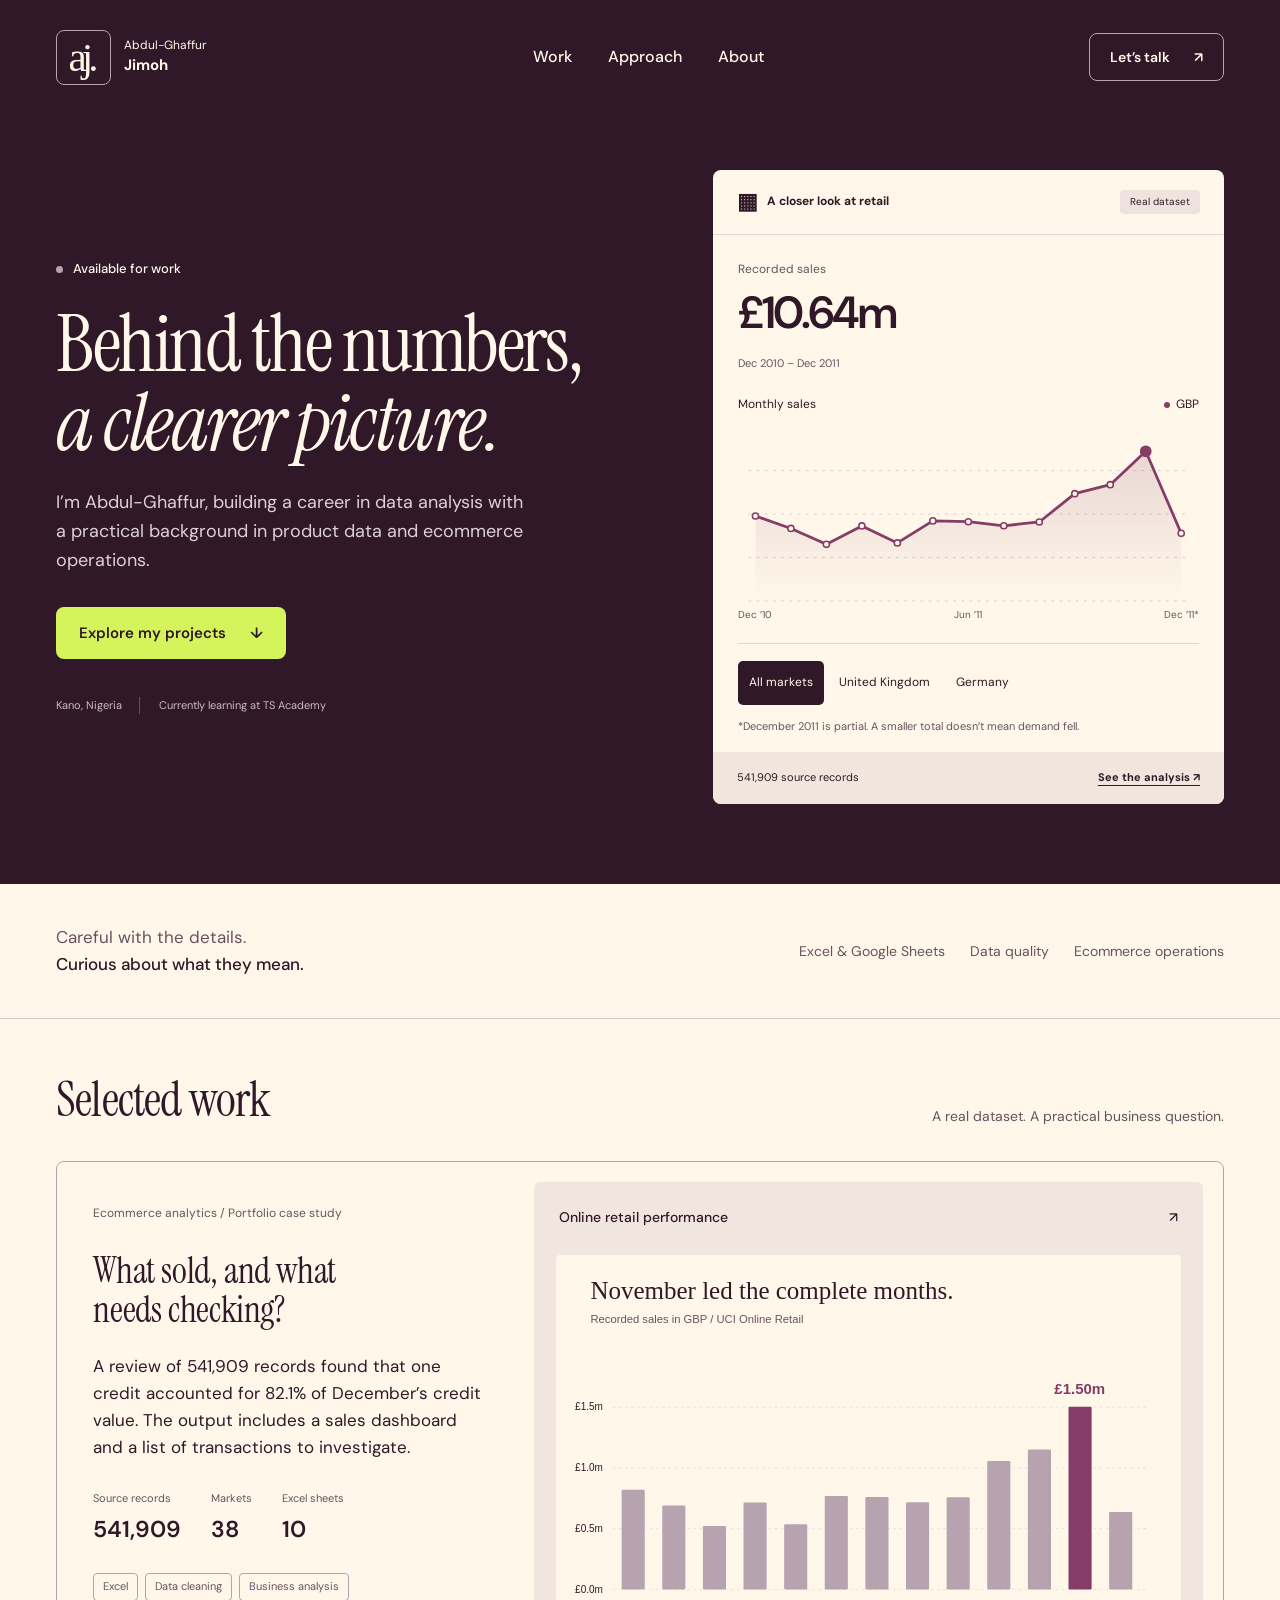
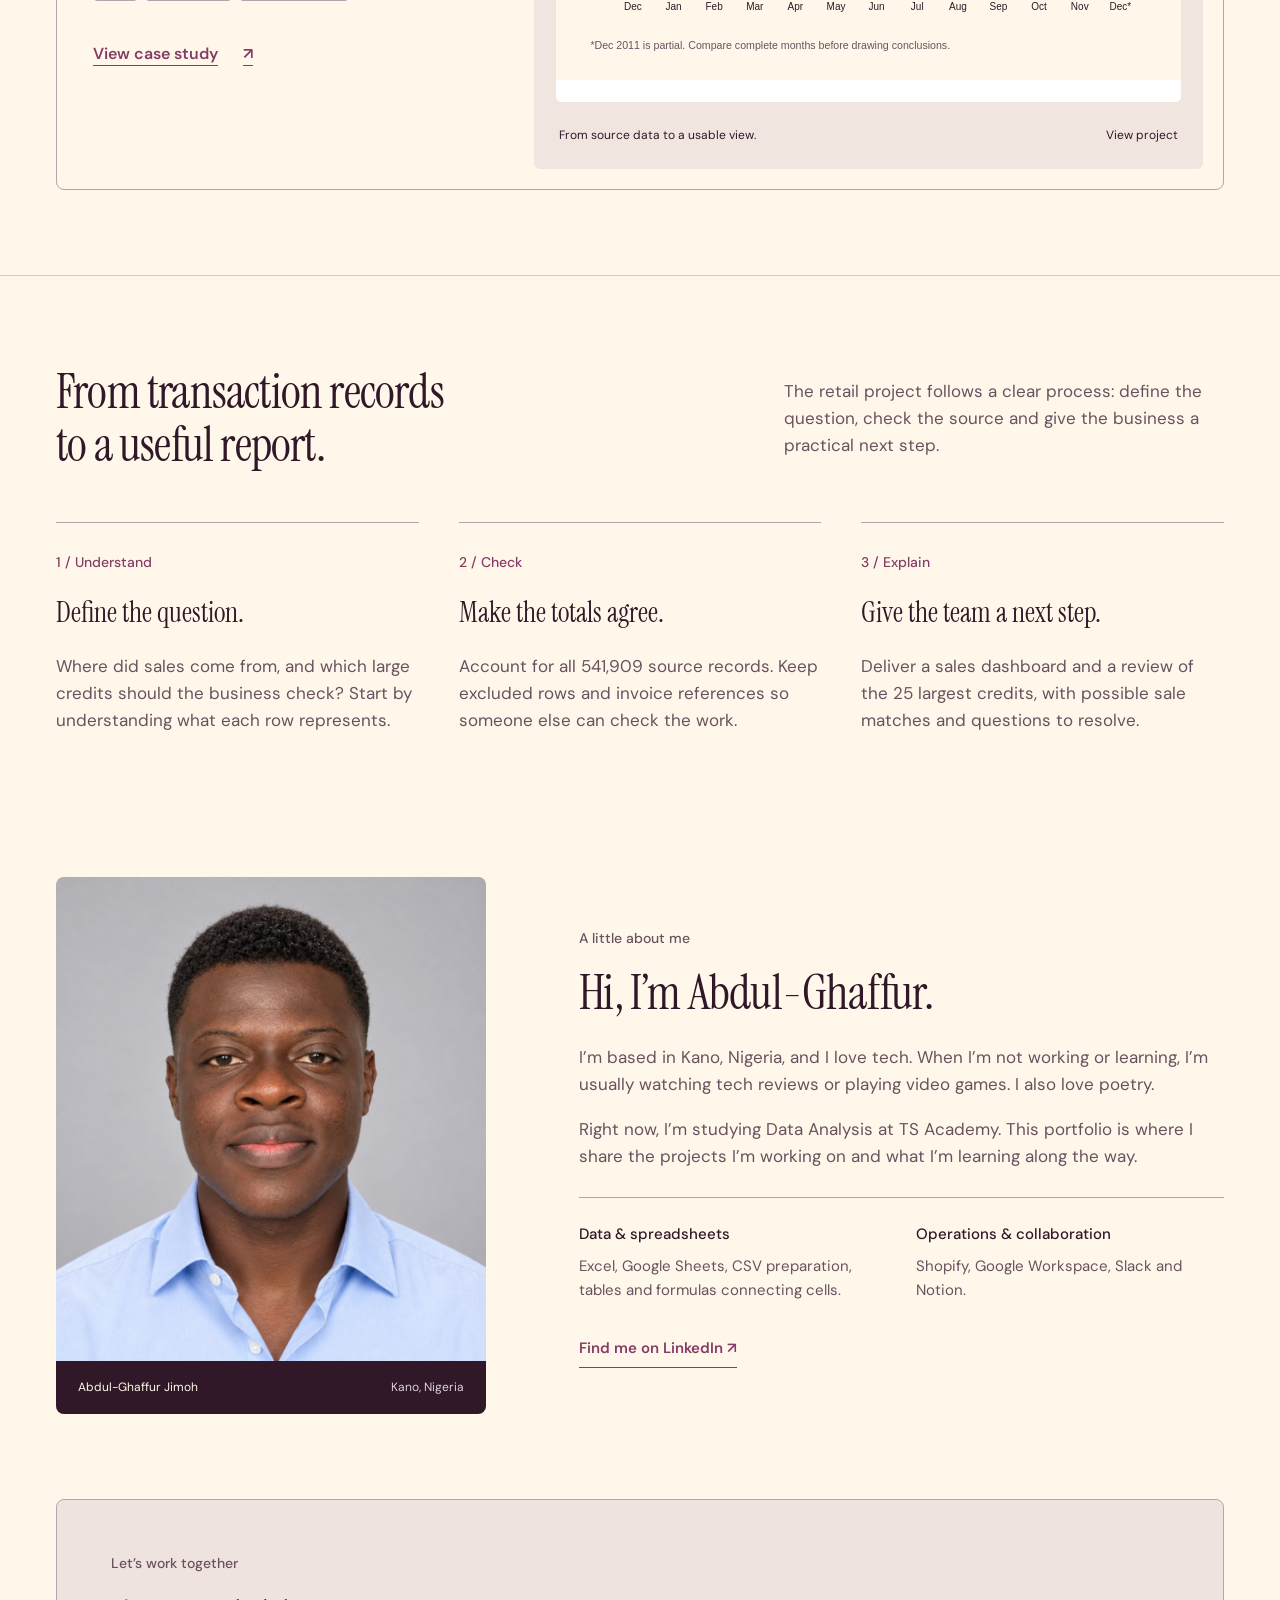
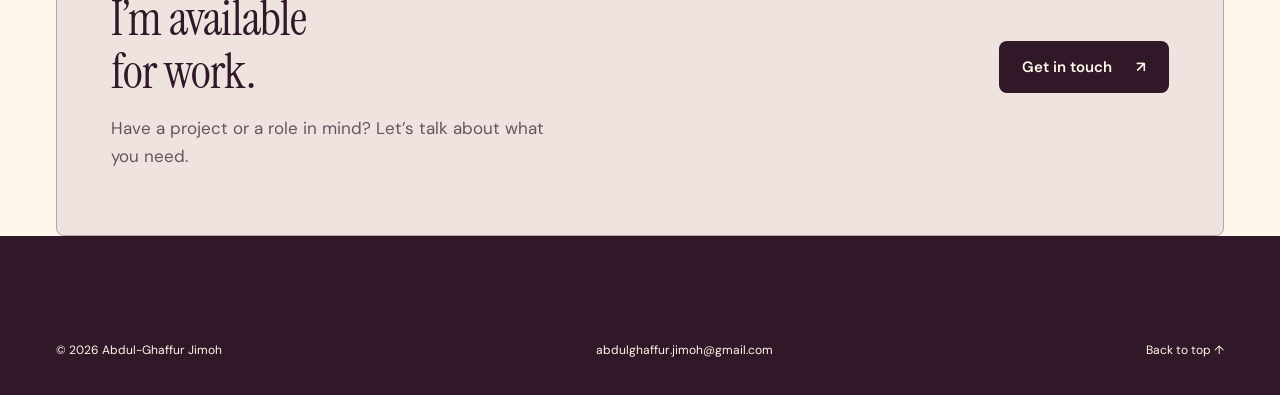
==== index.html @ 77848113 "Publish data analysis portfolio" ====
<!doctype html>
<html lang="en"><head><meta charset="utf-8"><meta name="viewport" content="width=device-width,initial-scale=1"><meta name="theme-color" content="#301828"><title>Abdul-Ghaffur Jimoh | Data & ecommerce operations</title><meta name="description" content="A portfolio of practical data analysis and ecommerce operations by Abdul-Ghaffur Jimoh. Explore a 541,909-record retail case study and download the Excel workbook."><link rel="icon" href="portfolio-mark.svg?v=3" type="image/svg+xml"><link rel="preconnect" href="https://fonts.googleapis.com"><link rel="preconnect" href="https://fonts.gstatic.com" crossorigin><link href="https://fonts.googleapis.com/css2?family=Instrument+Serif:ital@0;1&family=DM+Sans:wght@400;500;600&display=swap" rel="stylesheet"><link rel="stylesheet" href="style.css"><link rel="stylesheet" href="editorial.css?v=responsive-3"><script src="app.js" defer></script></head>
<body class="home-page"><a class="skip" href="#main">Skip to content</a><header class="site-header wrap"><a class="brand" href="index.html" aria-label="Abdul-Ghaffur Jimoh home"><span class="mark">aj<span>.</span></span><span>Abdul-Ghaffur<br><b>Jimoh</b></span></a><nav aria-label="Main navigation"><a href="#work">Work</a><a href="#approach">Approach</a><a href="#about">About</a></nav><a class="nav-contact" href="mailto:abdulghaffur.jimoh@gmail.com">Let’s talk <span aria-hidden="true">↗</span></a></header>
<main id="main"><section class="hero wrap"><div class="hero-copy"><div class="availability"><span></span>Available for work</div><h1>Behind the numbers,<br><em>a clearer picture.</em></h1><p>I’m Abdul-Ghaffur, building a career in data analysis with a practical background in product data and ecommerce operations.</p><div class="hero-actions"><a class="button primary" href="#work">Explore my projects <span aria-hidden="true">↓</span></a><a class="text-link" href="#about">A little about me</a></div><div class="hero-foot"><span>Kano, Nigeria</span><span>Currently learning at TS Academy</span></div></div>
<div class="exhibit"><div class="exhibit-top"><span class="exhibit-title"><span class="tiny-grid" aria-hidden="true">▦</span> A closer look at retail</span><span class="live-label">Real dataset</span></div><div class="exhibit-content"><div class="exhibit-number"><span>Recorded sales</span><strong id="sales-value">£10.64m</strong><span class="exhibit-period">Dec 2010 – Dec 2011</span></div><div class="chart-heading"><span>Monthly sales</span><span class="legend-dot">GBP</span></div><div class="chart-container" id="retail-chart" role="img" aria-label="Monthly sales trend: November 2011 was the highest complete month"></div><div class="chart-months"><span>Dec ’10</span><span>Jun ’11</span><span>Dec ’11*</span></div><div class="market-control" role="group" aria-label="Choose market"><button class="active" type="button" data-market="All" aria-pressed="true">All markets</button><button type="button" data-market="United Kingdom" aria-pressed="false">United Kingdom</button><button type="button" data-market="Germany" aria-pressed="false">Germany</button></div><p class="chart-note">*December 2011 is partial. A smaller total doesn’t mean demand fell.</p></div><div class="exhibit-bottom"><span>541,909 source records</span><a href="retail-case-study.html">See the analysis <span aria-hidden="true">↗</span></a></div></div></section>
<div class="intro-band wrap"><p>Careful with the details.<br><b>Curious about what they mean.</b></p><div><span>Excel & Google Sheets</span><span>Data quality</span><span>Ecommerce operations</span></div></div>
<section id="work" class="work-section"><div class="wrap"><div class="section-heading"><h2>Selected work</h2><span>A real dataset. A practical business question.</span></div><article class="featured-project"><div class="project-copy"><span class="project-type">Ecommerce analytics / Portfolio case study</span><h3>What sold, and what<br>needs checking?</h3><p>A review of 541,909 records found that one credit accounted for 82.1% of December’s credit value. The output includes a sales dashboard and a list of transactions to investigate.</p><dl class="project-facts"><div><dt>Source records</dt><dd>541,909</dd></div><div><dt>Markets</dt><dd>38</dd></div><div><dt>Excel sheets</dt><dd>10</dd></div></dl><div class="project-tags"><span>Excel</span><span>Data cleaning</span><span>Business analysis</span></div><a class="case-link" href="retail-case-study.html">View case study <span aria-hidden="true">↗</span></a></div><a class="project-art" href="retail-case-study.html" aria-label="Explore the ecommerce analysis case study"><div class="project-art-top"><span>Online retail performance</span><span aria-hidden="true">↗</span></div><div class="project-preview"><img src="retail-chart.svg" width="1000" height="680" alt="Monthly sales chart highlighting November at £1.50 million, with comparison months in mauve" loading="lazy"></div><div class="project-art-caption"><span>From source data to a usable view.</span><span>View project</span></div></a></article></div></section>
<section id="approach" class="approach wrap"><div class="section-heading"><h2>From transaction records<br>to a useful report.</h2><p>The retail project follows a clear process: define the question, check the source and give the business a practical next step.</p></div><div class="approach-grid"><article><span class="step">1 / Understand</span><h3>Define the question.</h3><p>Where did sales come from, and which large credits should the business check? Start by understanding what each row represents.</p></article><article><span class="step">2 / Check</span><h3>Make the totals agree.</h3><p>Account for all 541,909 source records. Keep excluded rows and invoice references so someone else can check the work.</p></article><article><span class="step">3 / Explain</span><h3>Give the team a next step.</h3><p>Deliver a sales dashboard and a review of the 25 largest credits, with possible sale matches and questions to resolve.</p></article></div></section>
<section id="about" class="about-section wrap"><figure class="about-art portrait"><img src="abdul-ghaffur-jimoh.jpg" width="1254" height="1254" alt="Abdul-Ghaffur Jimoh wearing a light blue shirt" loading="lazy"><figcaption>Abdul-Ghaffur Jimoh<span>Kano, Nigeria</span></figcaption></figure><div class="about-copy"><span class="section-label">A little about me</span><h2>Hi, I’m Abdul-Ghaffur.</h2><p>I’m based in Kano, Nigeria, and I love tech. When I’m not working or learning, I’m usually watching tech reviews or playing video games. I also love poetry.</p><p>Right now, I’m studying Data Analysis at TS Academy. This portfolio is where I share the projects I’m working on and what I’m learning along the way.</p><div class="tool-list"><div><h3>Data & spreadsheets</h3><p>Excel, Google Sheets, CSV preparation, tables and formulas connecting cells.</p></div><div><h3>Operations & collaboration</h3><p>Shopify, Google Workspace, Slack and Notion.</p></div></div><a class="text-link" href="https://www.linkedin.com/in/lexceez/" target="_blank" rel="noopener noreferrer">Find me on LinkedIn <span aria-hidden="true">↗</span></a></div></section>
<section class="contact-section wrap" id="contact"><div><span class="section-label">Let’s work together</span><h2>I’m available<br>for work.</h2><p>Have a project or a role in mind? Let’s talk about what you need.</p></div><a class="button primary" href="mailto:abdulghaffur.jimoh@gmail.com">Get in touch <span aria-hidden="true">↗</span></a></section></main>
<footer class="site-footer wrap"><span>© <span data-year>2026</span> Abdul-Ghaffur Jimoh</span><a href="mailto:abdulghaffur.jimoh@gmail.com">abdulghaffur.jimoh@gmail.com</a><a href="#main">Back to top ↑</a></footer></body></html>
---- style.css ----
:root{--paper:#fcfcfb;--ink:#172d39;--blue:#3155d9;--mist:#eaf0fa;--sage:#e0ece5;--line:#dce2e5;--muted:#546670;--font:Manrope,Arial,sans-serif}*{box-sizing:border-box}html{scroll-behavior:smooth;scroll-padding-top:35px}body{margin:0;background:var(--paper);color:var(--ink);font:16px/1.65 var(--font);-webkit-font-smoothing:antialiased}a{color:inherit;text-decoration:none}button{font:inherit}button,a{-webkit-tap-highlight-color:transparent}a:focus-visible,button:focus-visible,summary:focus-visible{outline:3px solid var(--blue);outline-offset:5px}::selection{background:#cbd9ff}.wrap{max-width:1320px;width:calc(100% - 112px);margin-inline:auto}.skip{position:absolute;left:20px;top:-100px;background:var(--ink);color:white;padding:10px 20px;z-index:20}.skip:focus{top:15px}.site-header{height:120px;display:flex;align-items:center;justify-content:space-between;gap:30px}.brand{display:flex;align-items:center;gap:13px;font-size:12px;line-height:1.45}.brand b{font-size:14px}.mark{font-family:Georgia,serif;font-size:41px;letter-spacing:-5px;line-height:1;background:var(--ink);color:white;width:55px;height:55px;display:flex;align-items:center;justify-content:center;border-radius:16px;padding-right:5px}.mark span{color:#a9c1ff}.site-header nav{display:flex;gap:36px;font-size:14px;font-weight:600}.site-header nav a{padding:12px 0}.site-header nav a:hover,.text-link:hover{color:var(--blue)}.nav-contact{display:flex;align-items:center;gap:24px;border:1px solid var(--line);border-radius:30px;padding:11px 22px;font-size:13px;font-weight:700}.nav-contact:hover{background:var(--mist)}.hero{display:grid;grid-template-columns:1.1fr 1fr;gap:7%;align-items:center;min-height:650px;padding-block:50px 80px}.availability{display:flex;align-items:center;gap:10px;font-size:12px;font-weight:600;margin-bottom:25px}.availability>span{width:7px;height:7px;background:#417252;border-radius:50%;box-shadow:0 0 0 5px #e7efe9}.hero h1{font-family:'Instrument Serif',Georgia,serif;font-weight:400;font-size:clamp(56px,5.8vw,84px);line-height:1.03;letter-spacing:-2.4px;margin:0 0 25px}.hero-copy>p{max-width:440px;font-size:16px;line-height:1.8;color:var(--muted)}.hero-actions{display:flex;align-items:center;gap:28px;margin-top:30px}.button{min-height:49px;display:inline-flex;align-items:center;justify-content:center;gap:30px;padding:14px 23px;border-radius:7px;font-size:13px;font-weight:700;transition:background .2s,transform .2s;white-space:nowrap}.button:hover{transform:translateY(-2px)}.button.primary{background:var(--blue);color:#fff}.button.primary:hover{background:#2543af}.button.light{background:white;color:var(--ink)}.button.outline{border:1px solid var(--line);background:white}.text-link{font-size:13px;font-weight:700;border-bottom:1px solid currentColor;padding-block:7px;display:inline-block}.hero-foot{display:flex;gap:19px;margin-top:38px;font-size:10px;color:var(--muted)}.hero-foot span+span{border-left:1px solid var(--line);padding-left:19px}.exhibit{background:var(--mist);border-radius:18px;overflow:hidden;box-shadow:0 22px 75px #18324b0c;position:relative;transform:rotate(-1deg)}.exhibit-top{display:flex;justify-content:space-between;align-items:center;padding:22px 25px;border-bottom:1px solid #ccd8ed;font-size:11px;gap:12px}.exhibit-title{display:flex;align-items:center;gap:9px;font-weight:700}.tiny-grid{font-size:22px;line-height:1}.live-label{font-size:9px;background:#dbe6fb;border-radius:20px;padding:4px 10px}.exhibit-content{padding:27px 28px 20px}.exhibit-number>span:first-child{font-size:11px;color:var(--muted);display:block}.exhibit-number strong{font-size:43px;font-weight:600;letter-spacing:-2px;display:block;line-height:1.5}.exhibit-period{font-size:9px;color:var(--muted)}.chart-heading{display:flex;justify-content:space-between;font-size:10px;margin:28px 0 12px}.legend-dot:before{content:'';width:6px;height:6px;background:var(--blue);border-radius:50%;display:inline-block;margin-right:6px}.chart-container{height:170px;position:relative}.chart-container svg{width:100%;height:100%;overflow:visible}.chart-months{display:flex;justify-content:space-between;font-size:8px;color:var(--muted);margin-top:6px}.market-control{display:flex;gap:4px;border-top:1px solid #ccd8ed;margin-top:23px;padding-top:17px}.market-control button{border:0;border-radius:5px;background:transparent;padding:10px 12px;font-size:10px;color:var(--muted);cursor:pointer;min-height:40px}.market-control button.active{color:var(--ink);background:white;box-shadow:0 2px 5px #18324b09}.chart-note{font-size:9px;color:var(--muted);margin-top:13px;margin-bottom:0}.exhibit-bottom{display:flex;justify-content:space-between;gap:10px;align-items:center;padding:17px 25px;background:#e1e9f7;font-size:9px}.exhibit-bottom a{font-weight:700}.intro-band{border-top:1px solid var(--line);padding:30px 0 50px;display:flex;justify-content:space-between;align-items:center;gap:25px}.intro-band p{margin:0;font-size:14px;color:var(--muted)}.intro-band b{font-weight:500;color:var(--ink)}.intro-band>div{display:flex;gap:32px;font-size:11px;color:var(--muted)}.work-section{background:#f1f4f6;padding:70px 0 80px}.section-heading{display:flex;align-items:flex-end;justify-content:space-between;gap:40px;margin-bottom:34px}.section-heading h2{font-weight:600;font-size:31px;letter-spacing:-1.2px;line-height:1.3;margin:0}.section-heading>span{font-size:11px;color:var(--muted)}.featured-project{background:var(--ink);color:white;border-radius:16px;display:grid;grid-template-columns:.9fr 1.25fr;overflow:hidden}.project-copy{padding:49px 43px}.project-type{font-size:10px;color:#bfced5}.project-copy h3{font-size:48px;line-height:1.15;font-weight:500;letter-spacing:-2px;margin:23px 0}.project-copy>p{color:#c3d0d7;font-size:13px;max-width:330px;line-height:1.85}.project-facts{display:flex;gap:30px;margin:28px 0 21px}.project-facts dt{font-size:9px;color:#bfced5}.project-facts dd{font-size:22px;margin:4px 0;font-weight:500}.project-tags{display:flex;gap:7px;flex-wrap:wrap;margin-bottom:30px}.project-tags span{font-size:9px;padding:4px 9px;border:1px solid #46606e;border-radius:20px}.project-art{background:#dbe6df;margin:27px 27px 27px 0;border-radius:10px;display:flex;flex-direction:column;justify-content:space-between;color:var(--ink);overflow:hidden;min-width:0}.project-art-top{display:flex;justify-content:space-between;padding:24px 25px;font-size:12px;font-weight:700}.project-preview{position:relative;margin:3px 22px 0;box-shadow:0 10px 30px #18332c15;transform:rotate(1.8deg);border-radius:5px;overflow:hidden;aspect-ratio:1.3;background:white}.project-preview img{width:100%;height:auto;display:block}.project-art-caption{display:flex;justify-content:space-between;padding:24px 25px;font-size:10px;gap:15px}.approach{padding:95px 0}.approach .section-heading{align-items:center;margin-bottom:45px}.section-heading>p{font-size:14px;color:var(--muted);max-width:370px;line-height:1.8}.approach-grid{display:grid;grid-template-columns:repeat(3,1fr);gap:45px}.approach-grid article{border-top:2px solid var(--line);padding-top:24px}.step{font-size:11px;color:var(--blue);font-weight:700}.approach-grid h3{font-size:20px;letter-spacing:-.6px;margin:16px 0 12px}.approach-grid p{font-size:13px;color:var(--muted);line-height:1.8}.about-section{display:grid;grid-template-columns:.8fr 1.2fr;gap:9%;align-items:center;padding:40px 0 100px}.about-art{background:var(--sage);border-radius:110px 15px 15px 15px;min-height:500px;display:flex;flex-direction:column;justify-content:space-between;position:relative;overflow:hidden}.about-monogram{font-family:'Instrument Serif',Georgia,serif;letter-spacing:-24px;font-size:245px;line-height:1;margin:auto;color:#58776b;transform:rotate(-10deg)}.about-monogram>span{color:#a4beb0}.about-art:before{content:'';width:330px;height:330px;border:1px solid #c1d3c8;border-radius:50%;position:absolute;left:18%;top:15%}.about-art-footer{display:flex;justify-content:space-between;gap:15px;font-size:10px;padding:25px}.section-label{font-size:11px;font-weight:700;color:var(--muted)}.about-copy h2{font-size:34px;letter-spacing:-1.2px;line-height:1.35;font-weight:600;margin:16px 0 24px}.about-copy>p{font-size:14px;color:var(--muted);line-height:1.9}.tool-list{margin:27px 0;display:grid;grid-template-columns:1fr 1fr;gap:28px;border-top:1px solid var(--line);padding-top:24px}.tool-list h3{font-size:12px;font-weight:700;margin:0 0 8px}.tool-list p{font-size:12px;line-height:1.8;color:var(--muted);margin:0}.contact-section{background:var(--mist);border-radius:16px;display:flex;align-items:center;justify-content:space-between;gap:40px;padding:48px 54px;margin-bottom:50px}.contact-section h2{font-size:40px;font-weight:500;letter-spacing:-1.5px;line-height:1.2;margin:16px 0}.contact-section p{font-size:13px;color:var(--muted);max-width:450px}.site-footer{display:flex;align-items:center;justify-content:space-between;gap:20px;font-size:10px;padding-bottom:35px;color:var(--muted)}.site-footer a:hover{color:var(--blue)}
/* Case study */
.case-hero{padding:52px 0 50px}.back-link{font-size:12px;color:var(--muted);display:inline-block;padding:10px 0}.case-hero h1{font-family:'Instrument Serif',Georgia,serif;font-size:clamp(54px,6.2vw,85px);line-height:1.05;font-weight:400;letter-spacing:-2px;max-width:900px;margin:23px 0}.case-deck{font-size:18px;color:var(--muted);max-width:700px;line-height:1.8}.case-meta{display:flex;gap:50px;flex-wrap:wrap;margin:35px 0}.case-meta dt{color:var(--muted);font-size:11px}.case-meta dd{margin:7px 0;font-size:13px;font-weight:700}.case-cover{background:var(--mist);padding:28px;border-radius:14px;max-height:600px;overflow:hidden}.case-cover img{width:100%;height:auto;display:block;border-radius:5px}.case-body{display:grid;grid-template-columns:210px minmax(0,800px);gap:70px;padding:65px 0 90px}.case-nav{align-self:start;position:sticky;top:35px;font-size:12px;display:flex;flex-direction:column;gap:5px}.case-nav>a{padding:10px 0;color:var(--muted)}.case-nav>a:hover{color:var(--blue)}.case-nav>strong{font-size:11px;margin-bottom:12px}.case-content section{margin-bottom:65px;scroll-margin-top:35px}.case-content h2{font-size:29px;line-height:1.3;letter-spacing:-.9px;font-weight:600;margin-bottom:22px}.case-content h3{font-size:18px;line-height:1.4;margin-top:27px}.case-content p,.case-content li{font-size:15px;line-height:1.9;color:var(--muted)}.case-content ul{padding-left:20px}.case-content li{margin-block:12px}.case-content a:not(.button){color:var(--blue);text-decoration:underline;text-underline-offset:3px}.case-callout{background:var(--mist);padding:22px 25px;border-left:3px solid var(--blue);border-radius:0 8px 8px 0;margin:26px 0}.case-callout p{margin:0}.stat-row{display:grid;grid-template-columns:repeat(3,1fr);gap:20px;margin:30px 0;padding:22px 0;border-block:1px solid var(--line)}.stat-row strong{display:block;font-size:27px;letter-spacing:-1px}.stat-row span{font-size:11px;color:var(--muted)}.article-image{margin:28px 0}.article-image img{display:block;width:100%;height:auto;border:1px solid var(--line);border-radius:8px}.article-image figcaption{font-size:11px;color:var(--muted);margin:9px 0}.finding{padding:20px 0;border-bottom:1px solid var(--line)}.finding strong{font-size:20px;color:var(--ink)}.finding p{margin:9px 0}.table-scroll{overflow-x:auto}.case-table{border-collapse:collapse;width:100%;font-size:12px;min-width:500px}.case-table th{text-align:left;background:var(--ink);color:white;padding:13px}.case-table td{padding:15px 13px;border-bottom:1px solid var(--line)}.case-table td:last-child{text-align:right;font-variant-numeric:tabular-nums}.case-table tbody tr:nth-child(2n){background:#f0f4f7}.case-content details{border-block:1px solid var(--line);padding:18px 0}.case-content summary{font-size:14px;cursor:pointer;font-weight:700;min-height:35px}.download-panel{background:var(--sage);padding:30px;border-radius:12px}.download-panel h2{margin-top:0}.download-panel .button{margin:10px 10px 0 0}.no-js-note{font-size:12px;color:var(--muted)}
@media(min-width:1500px){.hero{gap:10%;min-height:730px}.hero h1{font-size:90px}}
@media(max-width:1050px){.wrap{width:calc(100% - 64px)}.hero{gap:5%;min-height:600px}.hero h1{font-size:65px}.exhibit-content{padding:23px 20px 17px}.hero-actions{gap:20px}.hero-foot{font-size:9px;gap:12px}.hero-foot span+span{padding-left:12px}.intro-band>div{gap:17px;font-size:10px}.project-copy{padding:37px 30px}.project-copy h3{font-size:40px}.project-facts{gap:20px}.project-art{margin:22px 22px 22px 0}.about-art{min-height:440px}.about-monogram{font-size:205px}.about-copy h2{font-size:29px}.case-body{gap:35px;grid-template-columns:160px 1fr}.contact-section{padding:40px}}
@media(max-width:760px){.wrap{width:calc(100% - 40px)}.site-header{height:94px;gap:15px}.site-header nav{display:none}.nav-contact{padding:9px 17px;font-size:11px;gap:12px}.brand{font-size:10px;gap:10px}.brand b{font-size:12px}.mark{width:45px;height:45px;font-size:35px;border-radius:12px}.hero{grid-template-columns:1fr;gap:40px;padding:35px 0 50px}.hero h1{font-size:66px;letter-spacing:-1.7px}.hero-copy>p{font-size:15px;max-width:440px}.availability{font-size:11px}.hero-actions{gap:24px}.hero-foot{font-size:9px;margin-top:27px}.exhibit{max-width:520px;width:100%;margin:auto;transform:none}.exhibit-content{padding:24px}.chart-container{height:165px}.exhibit-number strong{font-size:40px}.market-control button{font-size:11px;padding-inline:14px}.exhibit-bottom{font-size:10px}.chart-note{font-size:10px}.intro-band{align-items:flex-start;flex-direction:column;padding-block:24px 35px;gap:20px}.intro-band>div{flex-wrap:wrap;gap:12px 22px;font-size:10px}.intro-band p{font-size:13px}.work-section{padding:45px 0}.section-heading{align-items:flex-start;flex-direction:column;gap:12px;margin-bottom:25px}.section-heading h2{font-size:28px}.section-heading>span{font-size:10px}.featured-project{grid-template-columns:1fr}.project-copy{padding:31px 27px}.project-copy h3{font-size:42px;margin-block:20px}.project-copy>p{max-width:100%}.project-facts{gap:36px}.project-art{margin:0 15px 15px}.project-preview{max-height:360px}.project-art-caption{font-size:9px}.approach{padding:58px 0}.approach .section-heading{align-items:flex-start;margin-bottom:30px}.section-heading>p{margin:0;font-size:13px;max-width:100%}.approach-grid{grid-template-columns:1fr;gap:24px}.approach-grid article{padding-top:18px}.approach-grid h3{margin-block:10px;font-size:18px}.approach-grid p{margin-bottom:0}.about-section{grid-template-columns:1fr;gap:35px;padding:0 0 55px}.about-art{min-height:300px;border-top-left-radius:80px}.about-monogram{font-size:180px;letter-spacing:-17px;margin:35px auto 20px}.about-art:before{width:260px;height:260px;top:5%;left:20%}.about-art-footer{padding:20px;font-size:10px}.about-copy h2{font-size:30px}.about-copy>p{font-size:13px}.tool-list{gap:20px}.contact-section{padding:30px;flex-direction:column;align-items:flex-start;gap:18px;margin-bottom:30px}.contact-section h2{font-size:34px}.site-footer{flex-direction:column;align-items:flex-start;gap:9px;font-size:10px}.case-hero{padding-top:18px}.case-hero h1{font-size:54px;letter-spacing:-1.3px}.case-deck{font-size:16px}.case-meta{gap:22px}.case-meta div{min-width:42%}.case-cover{padding:12px;max-height:370px}.case-body{display:block;padding:35px 0}.case-nav{position:static;flex-direction:row;flex-wrap:wrap;gap:3px 18px;border-bottom:1px solid var(--line);padding-bottom:20px;margin-bottom:35px}.case-nav>strong{display:none}.case-nav>a{font-size:11px;padding:6px 0}.case-content section{margin-bottom:45px}.case-content h2{font-size:26px}.case-content p,.case-content li{font-size:14px}.stat-row{gap:12px}.stat-row strong{font-size:24px}.stat-row span{font-size:10px}.download-panel{padding:24px}.case-callout{padding:20px}.button{gap:22px;font-size:12px;min-height:48px}}
@media(prefers-reduced-motion:reduce){html{scroll-behavior:auto}*,*:before,*:after{animation:none!important;transition:none!important}.button:hover{transform:none}}
---- editorial.css ----
/* User-directed editorial system */
:root{--paper:#FFF8EA;--ink:#301828;--blue:#853D68;--mist:#f2e9df;--sage:#eee2df;--line:#B7A3B0;--muted:#695260;--font:'DM Sans',Arial,sans-serif;--cherry:#301828;--oat:#FFF8EA;--chartreuse:#D5F45B;--mulberry:#853D68;--mauve:#B7A3B0}
body{font-size:18px;line-height:1.6}.site-header{height:114px}.site-header nav{font-size:16px;font-weight:500}.brand{font-size:12px}.brand b{font-size:15px}.mark{background:transparent;color:var(--ink);border:1px solid var(--mauve);border-radius:8px}.mark span{color:inherit}.nav-contact{font-size:14px;font-weight:600;border-radius:8px;padding:12px 20px}.home-page{background:var(--cherry)}.home-page main{background:var(--oat)}.home-page .site-header,.home-page .hero{background:var(--cherry);color:var(--oat)}.home-page .site-header .mark{color:var(--oat)}.home-page .site-header nav a:hover,.home-page .nav-contact:hover{color:var(--oat);background:#452238}.home-page .hero{width:100%;max-width:none;padding:56px max(56px,calc((100vw - 1320px)/2)) 80px;grid-template-columns:1.15fr 1fr;gap:6%;min-height:650px}.hero h1{font-size:clamp(80px,6.1vw,96px);line-height:.99;letter-spacing:-2.5px;font-family:'Instrument Serif',Georgia,serif;max-width:680px}.hero h1 em{font-weight:400}.hero-copy>p{font-size:18px;line-height:1.6;max-width:470px;color:#ded0d8}.hero .availability{font-size:13px;font-weight:500}.availability>span{background:var(--mauve);box-shadow:none}.hero .button.primary{background:var(--chartreuse);color:var(--cherry)}.hero .button.primary:hover{background:#e0fb82}.button{font-family:var(--font);font-size:15px;font-weight:600;border-radius:8px;gap:24px;transform:none!important}.button span{transition:transform .2s}.button:hover span{transform:translateX(4px)}.hero .text-link{display:none}.hero-foot{font-size:11px;color:#cbbac4;gap:17px}.hero-foot span+span{border-color:#69495d}.hero-actions{margin-top:32px}.exhibit{transform:none!important;background:var(--oat);color:var(--ink);box-shadow:none;border-radius:8px;align-self:center}.exhibit-top{padding:20px 24px;border-color:#e1d3d7;font-size:12px}.live-label{background:#eee3df;font-size:10px;border-radius:4px}.exhibit-number strong{font-size:45px;font-weight:600;color:var(--ink)}.exhibit-content{padding:25px 25px 18px}.exhibit-number>span:first-child{font-size:12px}.exhibit-period{font-size:11px}.chart-heading{font-size:12px;margin-top:20px}.chart-container{height:174px}.chart-months{font-size:10px}.market-control{border-color:#e1d3d7;margin-top:20px}.market-control button{font-size:12px;min-height:44px;color:var(--ink);padding:10px 11px}.market-control button.active{background:var(--cherry);color:var(--oat);box-shadow:none;border-radius:5px}.chart-note{font-size:11px;line-height:1.5}.exhibit-bottom{background:#f0e6de;font-size:11px;padding:17px 24px}.exhibit-bottom a{text-decoration:underline;text-underline-offset:4px}.intro-band{border-top:0;padding-block:40px;gap:40px}.intro-band p{font-size:17px}.intro-band>div{font-size:14px;gap:25px}.section-heading h2,.about-copy h2,.contact-section h2{font-family:'Instrument Serif',Georgia,serif;font-size:48px;font-weight:400;line-height:1.1;letter-spacing:-.8px}.section-heading>span{font-size:14px}.work-section{background:var(--oat);padding:55px 0 85px;border-block:1px solid #d8c9ce}.featured-project{background:var(--oat);color:var(--ink);border:1px solid var(--mauve);border-radius:8px;grid-template-columns:.9fr 1.3fr}.project-copy{padding:35px 36px}.project-type{font-size:12px;color:var(--muted)}.project-copy h3{font-family:'Instrument Serif',Georgia,serif;font-size:36px;font-weight:400;line-height:1.1;letter-spacing:-.2px;margin-top:25px}.project-copy>p{font-size:17px;line-height:1.6;color:var(--ink);max-width:390px}.project-facts dt{font-size:11px;color:var(--muted)}.project-facts dd{font-size:23px;font-weight:600}.project-tags span{font-size:11px;border-color:var(--mauve);border-radius:4px;color:var(--muted)}.case-link{font-size:16px;font-weight:600;color:var(--mulberry);display:inline-flex;gap:25px;text-decoration:underline;text-underline-offset:6px;padding:10px 0}.project-art{background:#f0e5df;color:var(--ink);border-radius:6px;margin:20px 20px 20px 0}.project-art-top{font-size:14px;font-weight:500}.project-art-caption{font-size:12px}.project-preview{box-shadow:none;transform:none;aspect-ratio:1.4}.approach{padding-block:85px}.section-heading>p{font-size:17px;line-height:1.6;max-width:440px}.approach-grid{gap:40px}.approach-grid article{border-top:1px solid var(--mauve)}.step{font-size:14px;font-weight:500;color:var(--mulberry)}.approach-grid h3{font-family:'Instrument Serif',Georgia,serif;font-size:28px;letter-spacing:0;font-weight:400}.approach-grid p{font-size:17px;line-height:1.6}.about-section{padding-bottom:85px;gap:8%;grid-template-columns:.8fr 1.2fr}.about-art{background:#e8d9df;border-radius:8px}.about-monogram{color:var(--mulberry)}.about-monogram>span{color:var(--mauve)}.about-art:before{border-color:#c7afbd}.about-art-footer{font-size:12px}.about-copy>p{font-size:17px;line-height:1.6;max-width:65ch}.section-label{font-size:14px;font-weight:500}.tool-list h3{font-size:15px;font-weight:500}.tool-list p{font-size:15px;line-height:1.6}.text-link{font-size:15px;color:var(--mulberry);font-weight:600}.contact-section{background:#efe3df;border:1px solid var(--mauve);border-radius:8px;margin-bottom:70px}.contact-section h2{font-size:48px}.contact-section p{font-size:17px;line-height:1.6}.button.primary{background:var(--cherry);color:var(--oat)}.button.primary:hover{background:var(--mulberry)}.site-footer{background:var(--cherry);color:var(--oat);width:100%;max-width:none;padding:35px max(56px,calc((100vw - 1320px)/2));font-size:12px}.site-footer a:hover{color:var(--oat);text-decoration:underline}.case-page .site-header{background:var(--oat)}.case-hero{padding-top:35px}.case-hero h1{font-family:'Instrument Serif',Georgia,serif;font-size:84px;font-weight:400;max-width:970px}.case-deck{font-size:21px;max-width:780px;color:var(--ink);line-height:1.6}.case-meta dt{font-size:13px;font-weight:500}.case-meta dd{font-size:14px;font-weight:500}.case-cover{background:var(--oat);border:1px solid var(--mauve);border-radius:8px;max-height:none;padding:30px 35px}.evidence-heading{display:flex;justify-content:space-between;gap:20px;font-size:14px;font-weight:500}.evidence-heading span:last-child{font-size:12px;color:var(--muted)}.large-chart{height:310px;margin-top:25px}.large-chart svg{height:100%;width:100%;overflow:visible}.evidence-note{font-size:13px;line-height:1.5;margin:18px 0 0;color:var(--muted)}.case-nav{font-size:14px}.case-nav>strong{font-weight:500;font-size:13px}.case-nav>a{text-decoration:underline;text-underline-offset:5px}.case-content h2{font-family:'Instrument Serif',Georgia,serif;font-size:48px;font-weight:400;letter-spacing:-.6px;line-height:1.1}.case-content h3{font-family:'Instrument Serif',Georgia,serif;font-size:30px;font-weight:400;letter-spacing:0}.case-content p,.case-content li{font-size:18px;line-height:1.6;max-width:65ch}.case-content p strong{font-weight:600}.stat-row{padding:26px 0;border-color:var(--mauve)}.stat-row strong{font-size:32px;font-weight:600;font-variant-numeric:tabular-nums}.stat-row span{font-size:13px}.finding{padding:15px 0 25px}.finding strong{font-size:inherit}.case-callout{background:#f0e4e9;border-color:var(--mulberry);border-radius:0 8px 8px 0}.case-table{font-size:16px;font-variant-numeric:tabular-nums}.case-table caption{text-align:left;font-size:13px;margin:0 0 12px;color:var(--muted)}.case-table th{font-weight:500;background:var(--cherry)}.case-table th:last-child{text-align:right}.case-table tbody tr:nth-child(2n){background:#f1e7df}.case-table td{border-color:#d6c5cf}.case-content details{border-color:var(--mauve)}.case-content summary{font-size:17px;font-weight:500}.download-panel{background:#efe3df;border:1px solid var(--mauve);border-radius:8px}.source-credit{font-size:13px!important;line-height:1.6!important;margin-top:25px}.back-link{font-size:14px;text-decoration:underline;text-underline-offset:5px}.comparison-chart{padding:20px 0 5px}.comparison-row{display:grid;grid-template-columns:140px 1fr 60px;align-items:center;gap:15px;margin:18px 0;font-size:14px}.comparison-row>div{height:24px}.comparison-row>div>span{height:100%;display:block;border-radius:0 3px 3px 0}.comparison-row strong{font-size:15px;text-align:right;font-variant-numeric:tabular-nums}.highlight-bar{background:var(--mulberry)}.baseline-bar{background:var(--mauve)}.button.outline{background:var(--oat);border-color:var(--mauve)}a:focus-visible,button:focus-visible,summary:focus-visible{outline:3px solid var(--mulberry);outline-offset:5px}.home-page .site-header a:focus-visible,.hero a:focus-visible{outline-color:var(--oat)}
@media(max-width:1050px){.home-page .hero{padding-inline:32px;gap:4%;grid-template-columns:1.05fr 1fr}.hero h1{font-size:80px;letter-spacing:-2.5px}.hero-copy>p{font-size:17px}.project-copy{padding:30px 26px}.intro-band>div{gap:15px;font-size:12px}.case-body{gap:30px}.case-content h2{font-size:43px}}
@media(max-width:760px){.home-page .hero{padding:35px 20px 45px;grid-template-columns:1fr;gap:35px;min-height:0}.hero h1{font-size:54px;line-height:1.02;letter-spacing:-1px}.hero-copy>p{font-size:18px;max-width:65ch}.hero-foot{font-size:10px;flex-wrap:wrap}.hero-actions .button{font-size:14px}.site-header{height:95px}.nav-contact{font-size:13px;padding:10px 15px}.exhibit{max-width:none}.market-control button{font-size:12px;flex:1;padding-inline:6px}.exhibit-bottom{font-size:10px;padding:16px 20px}.exhibit-content{padding:23px 20px 16px}.intro-band{padding-block:30px;gap:20px}.intro-band p{font-size:17px}.intro-band>div{font-size:12px;gap:10px 20px}.section-heading h2,.about-copy h2,.contact-section h2{font-size:40px}.section-heading>span{font-size:13px}.work-section{padding:40px 0 50px}.featured-project{grid-template-columns:1fr}.project-copy{padding:28px 24px}.project-copy h3{font-size:34px}.project-copy>p{font-size:18px;max-width:100%}.project-facts{gap:28px}.project-art{margin:0 12px 12px}.project-art-top{font-size:13px;padding:20px}.project-preview{aspect-ratio:1.3;margin-inline:15px}.project-art-caption{font-size:11px;padding:20px}.approach{padding:55px 0}.section-heading>p{font-size:18px}.approach-grid p{font-size:18px}.approach-grid h3{font-size:29px}.about-section{padding-bottom:50px}.about-art{min-height:260px}.about-copy>p{font-size:18px}.tool-list{grid-template-columns:1fr;gap:20px}.tool-list p{font-size:16px}.contact-section{padding:28px;margin-bottom:40px}.contact-section p{font-size:18px}.site-footer{padding:28px 20px;font-size:12px}.case-hero{padding-top:15px}.case-hero h1{font-size:55px;letter-spacing:-1px}.case-deck{font-size:19px}.case-meta{gap:20px}.case-meta dd{font-size:13px}.case-cover{padding:23px 16px}.evidence-heading{flex-direction:column;gap:4px;font-size:13px}.evidence-heading span:last-child{font-size:11px}.large-chart{height:255px;margin-top:18px}.evidence-note{font-size:12px}.case-body{padding-top:30px}.case-content h2{font-size:40px}.case-content h3{font-size:29px}.case-content p,.case-content li{font-size:18px}.case-table{font-size:14px;min-width:460px}.stat-row{gap:12px}.stat-row strong{font-size:27px}.stat-row span{font-size:11px}.comparison-row{grid-template-columns:105px 1fr 48px;gap:8px;font-size:12px}.comparison-row strong{font-size:13px}.case-nav>a{font-size:13px;min-height:35px}.download-panel{padding:22px}.download-panel .button{white-space:normal;text-align:left}.source-credit{font-size:13px!important}}
@media(prefers-reduced-motion:reduce){.button:hover span{transform:none}}
.about-art.portrait{margin:0;min-height:0;aspect-ratio:4/5;position:relative;background:#ddd;border-radius:8px;overflow:hidden}.about-art.portrait:before{display:none}.portrait>img{display:block;position:absolute;inset:0;width:100%;height:100%;object-fit:cover;object-position:50% 32%}.portrait>figcaption{position:absolute;bottom:0;left:0;right:0;background:#301828;color:#FFF8EA;padding:17px 22px;display:flex;justify-content:space-between;gap:15px;font-size:12px}.portrait>figcaption>span{color:#ded0d8}.transaction-pair{display:grid;grid-template-columns:1fr 1fr;gap:20px;margin:24px 0}.transaction-pair>div{border:1px solid var(--mauve);padding:20px;border-radius:8px}.transaction-pair span{display:block;font-size:13px;color:var(--muted)}.transaction-pair strong{display:block;font-size:17px;margin:10px 0}.transaction-pair p{margin:0!important;font-variant-numeric:tabular-nums}.review-help{font-size:14px!important;color:var(--muted)}
@media(max-width:760px){.about-art.portrait{aspect-ratio:1/1.12;max-width:440px}.portrait>figcaption{font-size:11px;padding:15px}.transaction-pair{grid-template-columns:1fr;gap:12px}.case-content .review-help{font-size:14px!important}}
.button{max-width:100%}.button>span{flex-shrink:0}.case-hero .button{white-space:normal;text-align:left}.case-content,.hero-copy,.exhibit{min-width:0}
@media(min-width:761px) and (max-width:950px){.home-page .hero{grid-template-columns:1fr;gap:38px;padding-block:40px 55px}.hero h1{font-size:72px;max-width:700px}.hero-copy>p{max-width:600px}.exhibit{width:100%;max-width:620px;justify-self:start}}
.stat-row{grid-template-columns:repeat(3,minmax(0,1fr))}.stat-row>div{min-width:0}@media(max-width:360px){.stat-row strong{font-size:23px}}
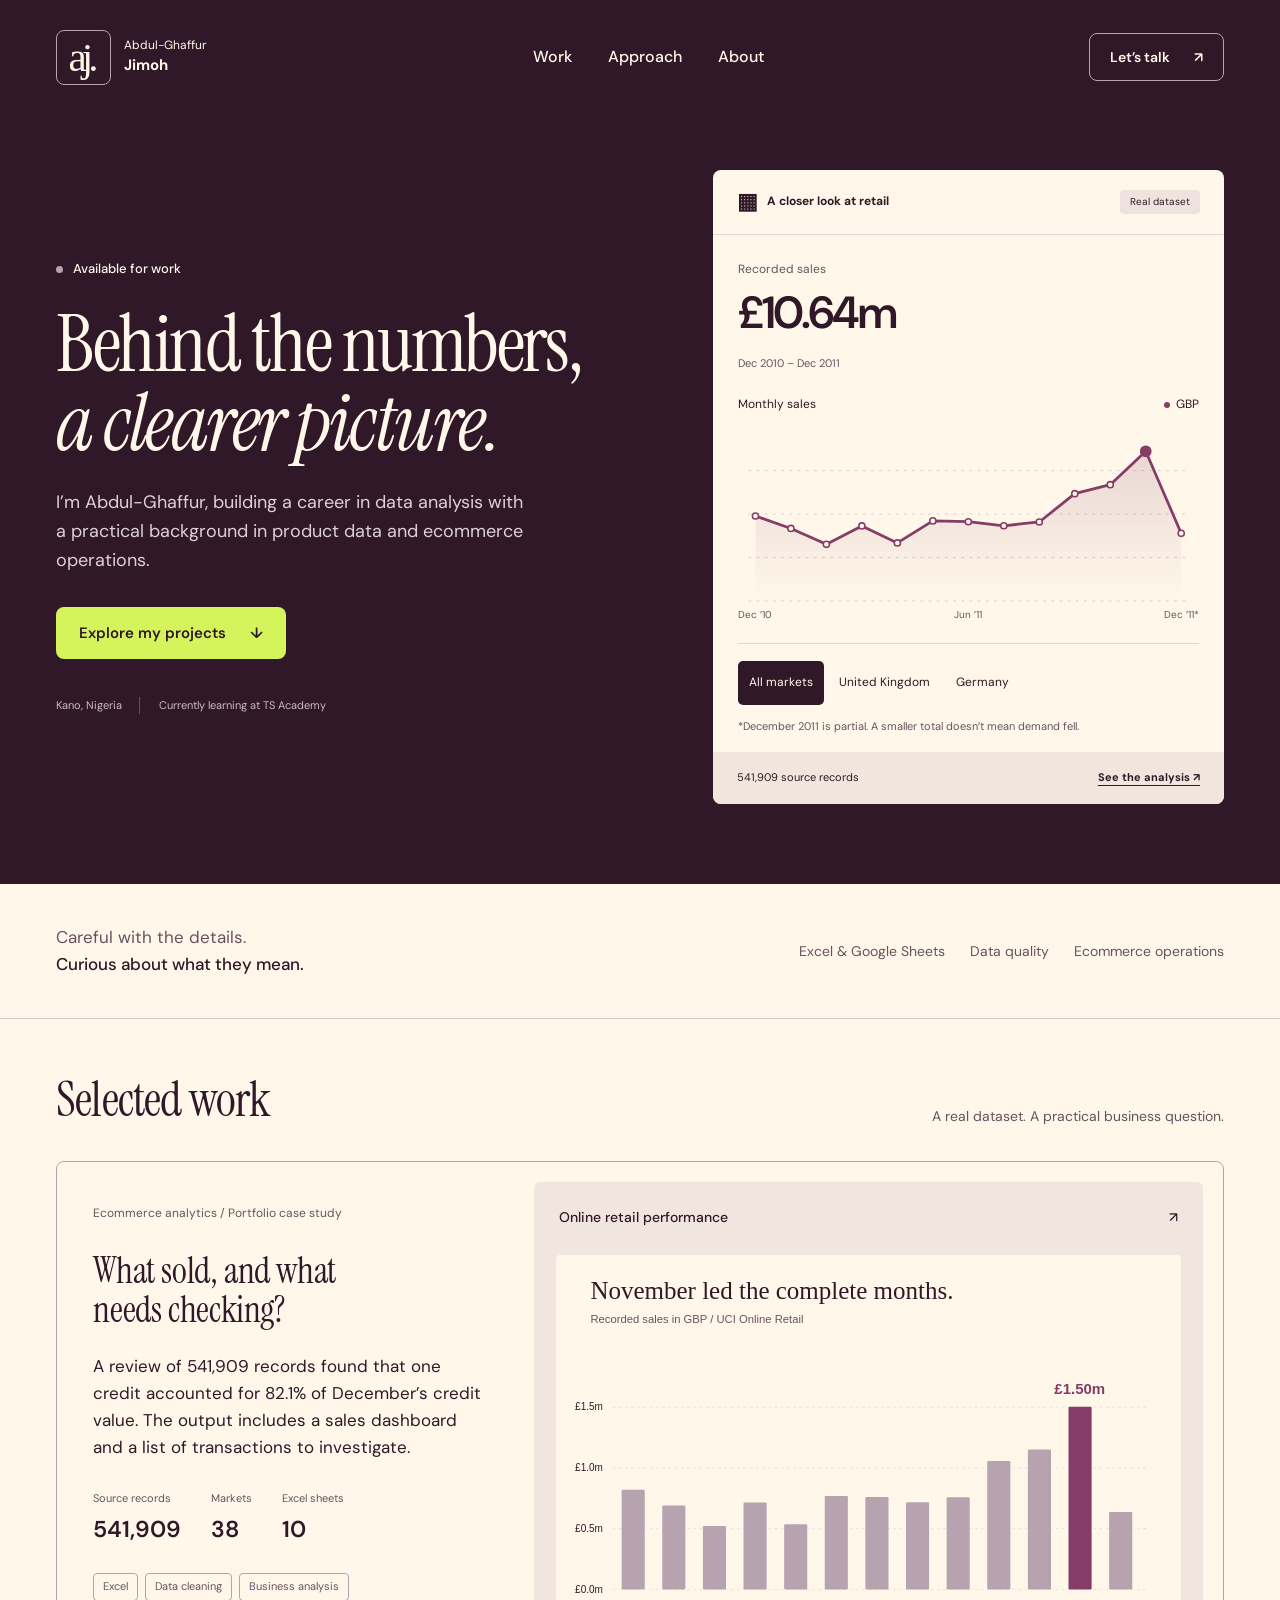
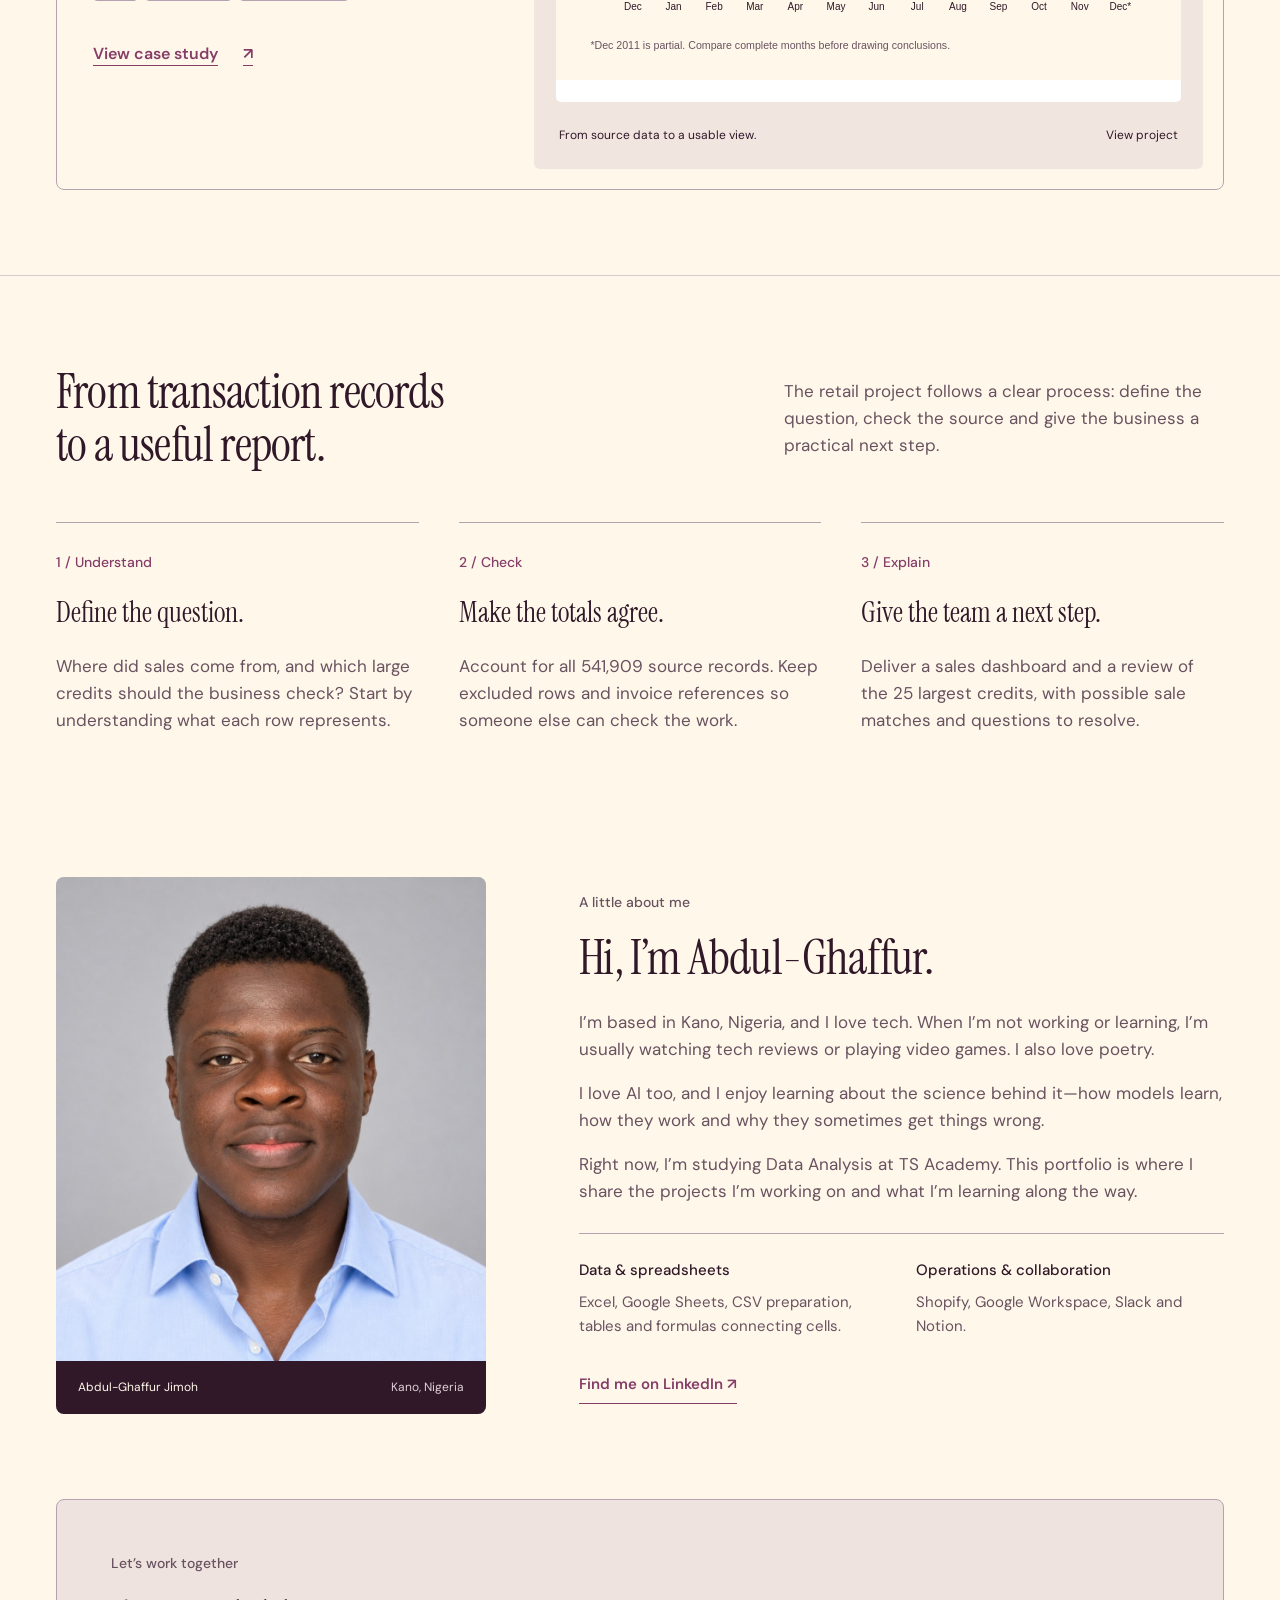
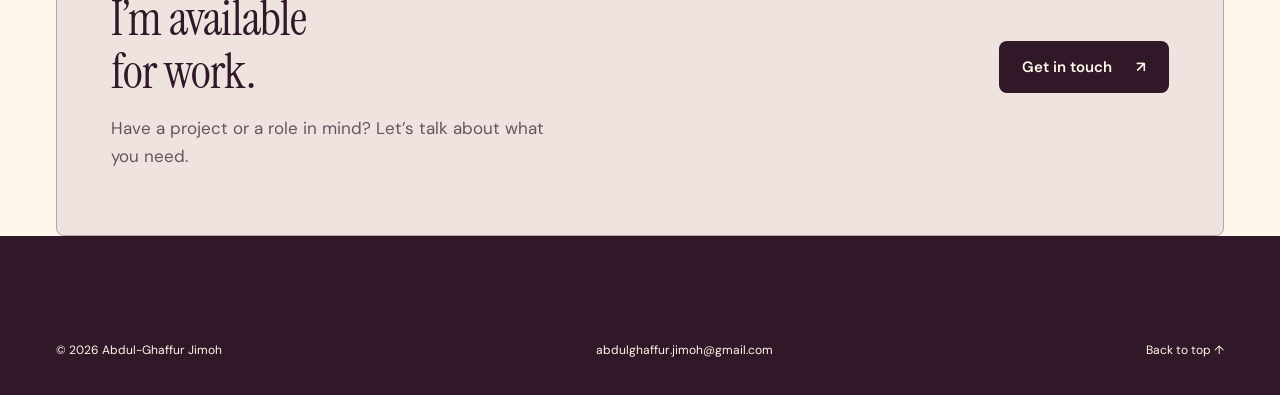
==== commit e4aa1838: "Improve About responsiveness, personal interests and sharing metadata" ====
--- a/index.html
+++ b/index.html
@@ -1,12 +1,12 @@
 <!doctype html>
-<html lang="en"><head><meta charset="utf-8"><meta name="viewport" content="width=device-width,initial-scale=1"><meta name="theme-color" content="#301828"><title>Abdul-Ghaffur Jimoh | Data & ecommerce operations</title><meta name="description" content="A portfolio of practical data analysis and ecommerce operations by Abdul-Ghaffur Jimoh. Explore a 541,909-record retail case study and download the Excel workbook."><link rel="icon" href="portfolio-mark.svg?v=3" type="image/svg+xml"><link rel="preconnect" href="https://fonts.googleapis.com"><link rel="preconnect" href="https://fonts.gstatic.com" crossorigin><link href="https://fonts.googleapis.com/css2?family=Instrument+Serif:ital@0;1&family=DM+Sans:wght@400;500;600&display=swap" rel="stylesheet"><link rel="stylesheet" href="style.css"><link rel="stylesheet" href="editorial.css?v=responsive-3"><script src="app.js" defer></script></head>
+<html lang="en"><head><meta charset="utf-8"><meta name="viewport" content="width=device-width,initial-scale=1"><meta name="theme-color" content="#301828"><title>Abdul-Ghaffur Jimoh | Data Analyst Portfolio</title><meta name="description" content="Explore practical data analysis by Abdul-Ghaffur Jimoh: clear business questions, useful Excel projects and findings explained in plain English."><link rel="icon" href="portfolio-mark.svg?v=3" type="image/svg+xml"><link rel="preconnect" href="https://fonts.googleapis.com"><link rel="preconnect" href="https://fonts.gstatic.com" crossorigin><link href="https://fonts.googleapis.com/css2?family=Instrument+Serif:ital@0;1&family=DM+Sans:wght@400;500;600&display=swap" rel="stylesheet"><link rel="stylesheet" href="style.css"><link rel="stylesheet" href="editorial.css?v=about-4"><script src="app.js" defer></script><link rel="canonical" href="https://abdulghaffurjimoh.github.io/"><meta name="author" content="Abdul-Ghaffur Jimoh"><meta property="og:type" content="website"><meta property="og:site_name" content="Abdul-Ghaffur Jimoh"><meta property="og:title" content="Abdul-Ghaffur Jimoh | Data Analyst Portfolio"><meta property="og:description" content="Explore practical data analysis by Abdul-Ghaffur Jimoh: clear business questions, useful Excel projects and findings explained in plain English."><meta property="og:url" content="https://abdulghaffurjimoh.github.io/"><meta property="og:image" content="https://abdulghaffurjimoh.github.io/portfolio-social.jpg"><meta property="og:image:width" content="1200"><meta property="og:image:height" content="630"><meta property="og:image:alt" content="Abdul-Ghaffur Jimoh — Data Analysis Portfolio"><meta name="twitter:card" content="summary_large_image"><meta name="twitter:title" content="Abdul-Ghaffur Jimoh | Data Analyst Portfolio"><meta name="twitter:description" content="Explore practical data analysis by Abdul-Ghaffur Jimoh: clear business questions, useful Excel projects and findings explained in plain English."><meta name="twitter:image" content="https://abdulghaffurjimoh.github.io/portfolio-social.jpg"></head>
 <body class="home-page"><a class="skip" href="#main">Skip to content</a><header class="site-header wrap"><a class="brand" href="index.html" aria-label="Abdul-Ghaffur Jimoh home"><span class="mark">aj<span>.</span></span><span>Abdul-Ghaffur<br><b>Jimoh</b></span></a><nav aria-label="Main navigation"><a href="#work">Work</a><a href="#approach">Approach</a><a href="#about">About</a></nav><a class="nav-contact" href="mailto:abdulghaffur.jimoh@gmail.com">Let’s talk <span aria-hidden="true">↗</span></a></header>
 <main id="main"><section class="hero wrap"><div class="hero-copy"><div class="availability"><span></span>Available for work</div><h1>Behind the numbers,<br><em>a clearer picture.</em></h1><p>I’m Abdul-Ghaffur, building a career in data analysis with a practical background in product data and ecommerce operations.</p><div class="hero-actions"><a class="button primary" href="#work">Explore my projects <span aria-hidden="true">↓</span></a><a class="text-link" href="#about">A little about me</a></div><div class="hero-foot"><span>Kano, Nigeria</span><span>Currently learning at TS Academy</span></div></div>
 <div class="exhibit"><div class="exhibit-top"><span class="exhibit-title"><span class="tiny-grid" aria-hidden="true">▦</span> A closer look at retail</span><span class="live-label">Real dataset</span></div><div class="exhibit-content"><div class="exhibit-number"><span>Recorded sales</span><strong id="sales-value">£10.64m</strong><span class="exhibit-period">Dec 2010 – Dec 2011</span></div><div class="chart-heading"><span>Monthly sales</span><span class="legend-dot">GBP</span></div><div class="chart-container" id="retail-chart" role="img" aria-label="Monthly sales trend: November 2011 was the highest complete month"></div><div class="chart-months"><span>Dec ’10</span><span>Jun ’11</span><span>Dec ’11*</span></div><div class="market-control" role="group" aria-label="Choose market"><button class="active" type="button" data-market="All" aria-pressed="true">All markets</button><button type="button" data-market="United Kingdom" aria-pressed="false">United Kingdom</button><button type="button" data-market="Germany" aria-pressed="false">Germany</button></div><p class="chart-note">*December 2011 is partial. A smaller total doesn’t mean demand fell.</p></div><div class="exhibit-bottom"><span>541,909 source records</span><a href="retail-case-study.html">See the analysis <span aria-hidden="true">↗</span></a></div></div></section>
 <div class="intro-band wrap"><p>Careful with the details.<br><b>Curious about what they mean.</b></p><div><span>Excel & Google Sheets</span><span>Data quality</span><span>Ecommerce operations</span></div></div>
 <section id="work" class="work-section"><div class="wrap"><div class="section-heading"><h2>Selected work</h2><span>A real dataset. A practical business question.</span></div><article class="featured-project"><div class="project-copy"><span class="project-type">Ecommerce analytics / Portfolio case study</span><h3>What sold, and what<br>needs checking?</h3><p>A review of 541,909 records found that one credit accounted for 82.1% of December’s credit value. The output includes a sales dashboard and a list of transactions to investigate.</p><dl class="project-facts"><div><dt>Source records</dt><dd>541,909</dd></div><div><dt>Markets</dt><dd>38</dd></div><div><dt>Excel sheets</dt><dd>10</dd></div></dl><div class="project-tags"><span>Excel</span><span>Data cleaning</span><span>Business analysis</span></div><a class="case-link" href="retail-case-study.html">View case study <span aria-hidden="true">↗</span></a></div><a class="project-art" href="retail-case-study.html" aria-label="Explore the ecommerce analysis case study"><div class="project-art-top"><span>Online retail performance</span><span aria-hidden="true">↗</span></div><div class="project-preview"><img src="retail-chart.svg" width="1000" height="680" alt="Monthly sales chart highlighting November at £1.50 million, with comparison months in mauve" loading="lazy"></div><div class="project-art-caption"><span>From source data to a usable view.</span><span>View project</span></div></a></article></div></section>
 <section id="approach" class="approach wrap"><div class="section-heading"><h2>From transaction records<br>to a useful report.</h2><p>The retail project follows a clear process: define the question, check the source and give the business a practical next step.</p></div><div class="approach-grid"><article><span class="step">1 / Understand</span><h3>Define the question.</h3><p>Where did sales come from, and which large credits should the business check? Start by understanding what each row represents.</p></article><article><span class="step">2 / Check</span><h3>Make the totals agree.</h3><p>Account for all 541,909 source records. Keep excluded rows and invoice references so someone else can check the work.</p></article><article><span class="step">3 / Explain</span><h3>Give the team a next step.</h3><p>Deliver a sales dashboard and a review of the 25 largest credits, with possible sale matches and questions to resolve.</p></article></div></section>
-<section id="about" class="about-section wrap"><figure class="about-art portrait"><img src="abdul-ghaffur-jimoh.jpg" width="1254" height="1254" alt="Abdul-Ghaffur Jimoh wearing a light blue shirt" loading="lazy"><figcaption>Abdul-Ghaffur Jimoh<span>Kano, Nigeria</span></figcaption></figure><div class="about-copy"><span class="section-label">A little about me</span><h2>Hi, I’m Abdul-Ghaffur.</h2><p>I’m based in Kano, Nigeria, and I love tech. When I’m not working or learning, I’m usually watching tech reviews or playing video games. I also love poetry.</p><p>Right now, I’m studying Data Analysis at TS Academy. This portfolio is where I share the projects I’m working on and what I’m learning along the way.</p><div class="tool-list"><div><h3>Data & spreadsheets</h3><p>Excel, Google Sheets, CSV preparation, tables and formulas connecting cells.</p></div><div><h3>Operations & collaboration</h3><p>Shopify, Google Workspace, Slack and Notion.</p></div></div><a class="text-link" href="https://www.linkedin.com/in/lexceez/" target="_blank" rel="noopener noreferrer">Find me on LinkedIn <span aria-hidden="true">↗</span></a></div></section>
+<section id="about" class="about-section wrap"><figure class="about-art portrait"><img src="abdul-ghaffur-jimoh.jpg" width="1254" height="1254" alt="Abdul-Ghaffur Jimoh wearing a light blue shirt" loading="lazy"><figcaption>Abdul-Ghaffur Jimoh<span>Kano, Nigeria</span></figcaption></figure><div class="about-copy"><span class="section-label">A little about me</span><h2>Hi, I’m Abdul-Ghaffur.</h2><p>I’m based in Kano, Nigeria, and I love tech. When I’m not working or learning, I’m usually watching tech reviews or playing video games. I also love poetry.</p><p>I love AI too, and I enjoy learning about the science behind it—how models learn, how they work and why they sometimes get things wrong.</p><p>Right now, I’m studying Data Analysis at TS Academy. This portfolio is where I share the projects I’m working on and what I’m learning along the way.</p><div class="tool-list"><div><h3>Data & spreadsheets</h3><p>Excel, Google Sheets, CSV preparation, tables and formulas connecting cells.</p></div><div><h3>Operations & collaboration</h3><p>Shopify, Google Workspace, Slack and Notion.</p></div></div><a class="text-link" href="https://www.linkedin.com/in/lexceez/" target="_blank" rel="noopener noreferrer">Find me on LinkedIn <span aria-hidden="true">↗</span></a></div></section>
 <section class="contact-section wrap" id="contact"><div><span class="section-label">Let’s work together</span><h2>I’m available<br>for work.</h2><p>Have a project or a role in mind? Let’s talk about what you need.</p></div><a class="button primary" href="mailto:abdulghaffur.jimoh@gmail.com">Get in touch <span aria-hidden="true">↗</span></a></section></main>
 <footer class="site-footer wrap"><span>© <span data-year>2026</span> Abdul-Ghaffur Jimoh</span><a href="mailto:abdulghaffur.jimoh@gmail.com">abdulghaffur.jimoh@gmail.com</a><a href="#main">Back to top ↑</a></footer></body></html>
 
--- a/editorial.css
+++ b/editorial.css
@@ -9,3 +9,12 @@
 .button{max-width:100%}.button>span{flex-shrink:0}.case-hero .button{white-space:normal;text-align:left}.case-content,.hero-copy,.exhibit{min-width:0}
 @media(min-width:761px) and (max-width:950px){.home-page .hero{grid-template-columns:1fr;gap:38px;padding-block:40px 55px}.hero h1{font-size:72px;max-width:700px}.hero-copy>p{max-width:600px}.exhibit{width:100%;max-width:620px;justify-self:start}}
 .stat-row{grid-template-columns:repeat(3,minmax(0,1fr))}.stat-row>div{min-width:0}@media(max-width:360px){.stat-row strong{font-size:23px}}
+
+/* Keep the portrait and biography readable on phones and smaller tablets. */
+.about-copy{min-width:0}
+@media(max-width:950px){
+  .about-section{grid-template-columns:minmax(0,1fr);gap:32px;align-items:start}
+  .about-art.portrait{width:100%;max-width:440px;justify-self:start;aspect-ratio:1/1.12}
+  .about-copy{width:100%}
+  .portrait>figcaption{flex-wrap:wrap;gap:4px 16px}
+}
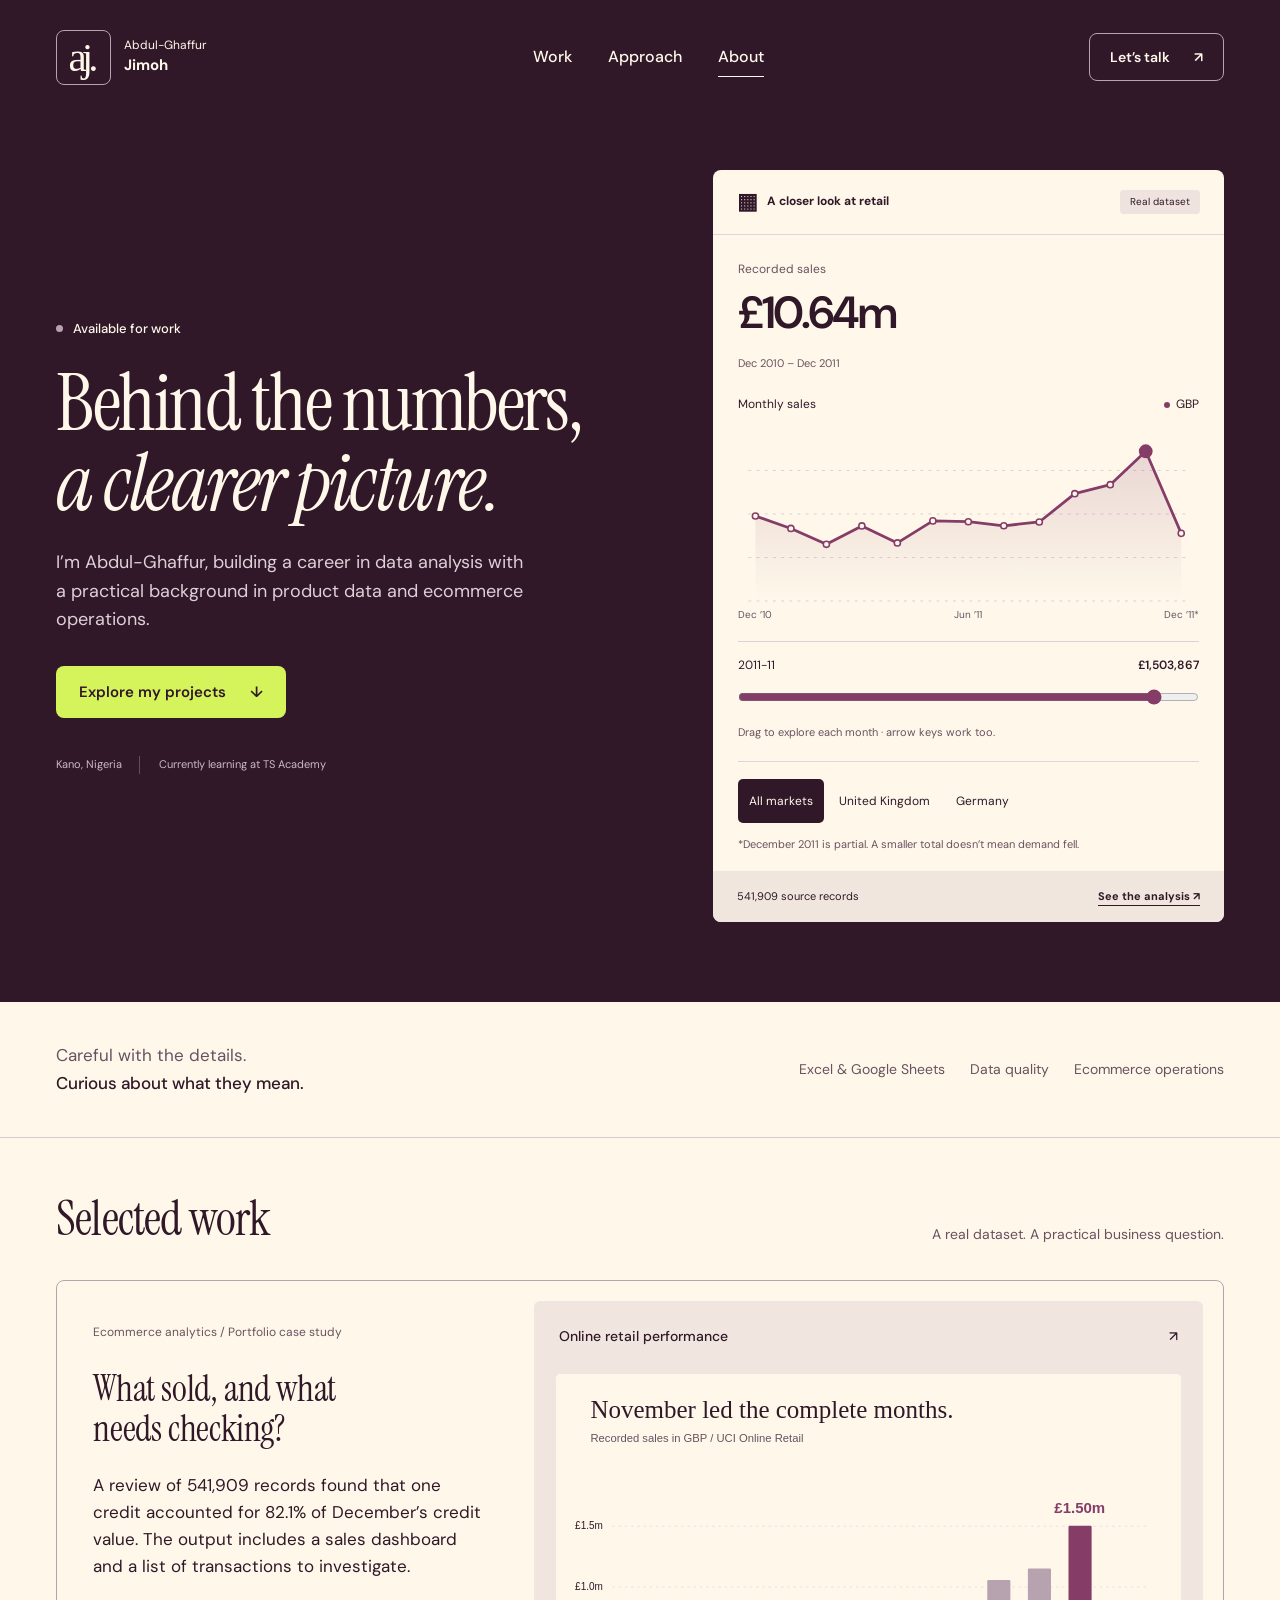
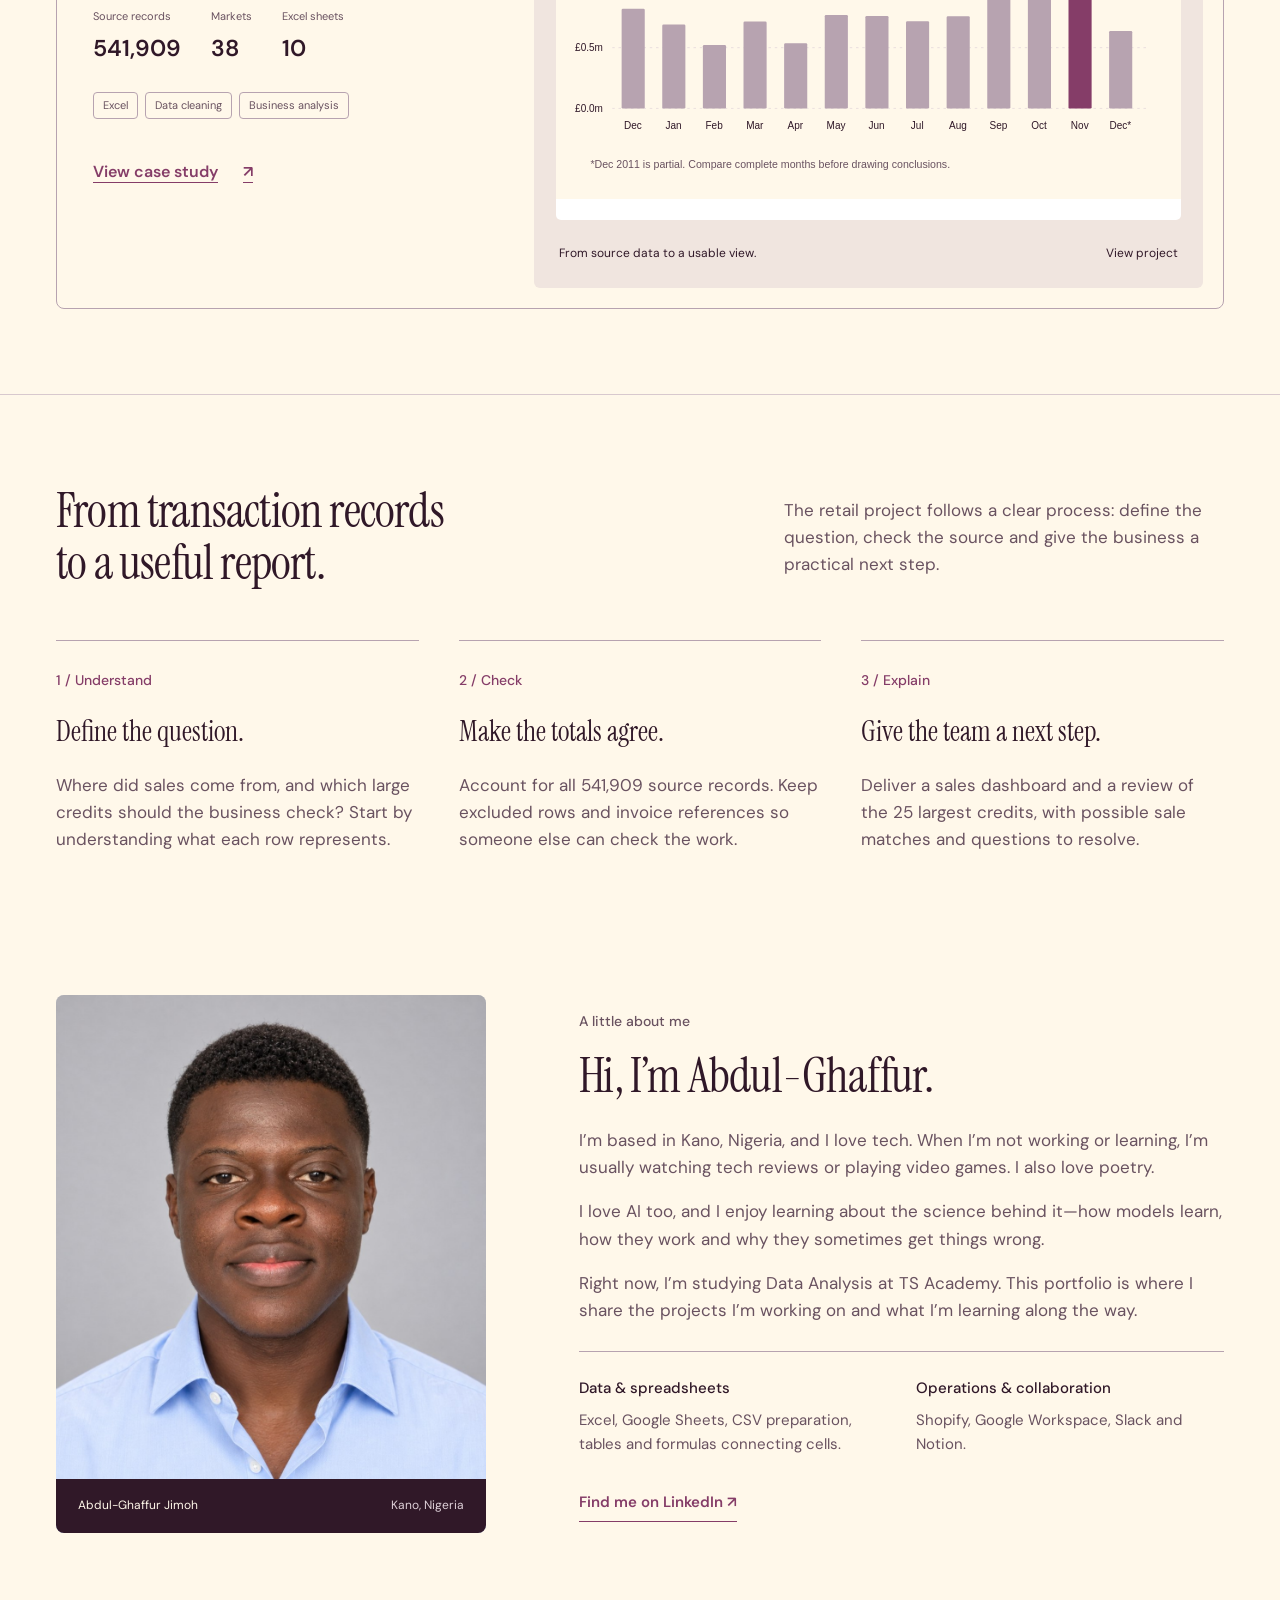
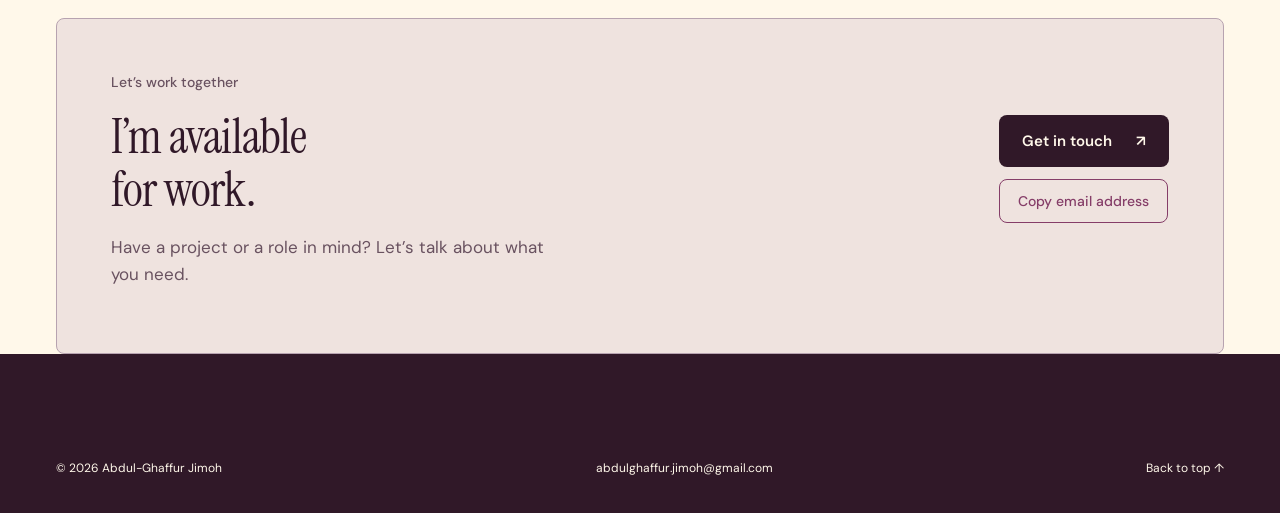
==== commit e6bdb06e: "Improve navigation, buttons and chart interactions" ====
--- a/index.html
+++ b/index.html
@@ -1,5 +1,5 @@
 <!doctype html>
-<html lang="en"><head><meta charset="utf-8"><meta name="viewport" content="width=device-width,initial-scale=1"><meta name="theme-color" content="#301828"><title>Abdul-Ghaffur Jimoh | Data Analyst Portfolio</title><meta name="description" content="Explore practical data analysis by Abdul-Ghaffur Jimoh: clear business questions, useful Excel projects and findings explained in plain English."><link rel="icon" href="portfolio-mark.svg?v=3" type="image/svg+xml"><link rel="preconnect" href="https://fonts.googleapis.com"><link rel="preconnect" href="https://fonts.gstatic.com" crossorigin><link href="https://fonts.googleapis.com/css2?family=Instrument+Serif:ital@0;1&family=DM+Sans:wght@400;500;600&display=swap" rel="stylesheet"><link rel="stylesheet" href="style.css"><link rel="stylesheet" href="editorial.css?v=about-4"><script src="app.js" defer></script><link rel="canonical" href="https://abdulghaffurjimoh.github.io/"><meta name="author" content="Abdul-Ghaffur Jimoh"><meta property="og:type" content="website"><meta property="og:site_name" content="Abdul-Ghaffur Jimoh"><meta property="og:title" content="Abdul-Ghaffur Jimoh | Data Analyst Portfolio"><meta property="og:description" content="Explore practical data analysis by Abdul-Ghaffur Jimoh: clear business questions, useful Excel projects and findings explained in plain English."><meta property="og:url" content="https://abdulghaffurjimoh.github.io/"><meta property="og:image" content="https://abdulghaffurjimoh.github.io/portfolio-social.jpg"><meta property="og:image:width" content="1200"><meta property="og:image:height" content="630"><meta property="og:image:alt" content="Abdul-Ghaffur Jimoh — Data Analysis Portfolio"><meta name="twitter:card" content="summary_large_image"><meta name="twitter:title" content="Abdul-Ghaffur Jimoh | Data Analyst Portfolio"><meta name="twitter:description" content="Explore practical data analysis by Abdul-Ghaffur Jimoh: clear business questions, useful Excel projects and findings explained in plain English."><meta name="twitter:image" content="https://abdulghaffurjimoh.github.io/portfolio-social.jpg"></head>
+<html lang="en"><head><meta charset="utf-8"><meta name="viewport" content="width=device-width,initial-scale=1"><meta name="theme-color" content="#301828"><title>Abdul-Ghaffur Jimoh | Data Analyst Portfolio</title><meta name="description" content="Explore practical data analysis by Abdul-Ghaffur Jimoh: clear business questions, useful Excel projects and findings explained in plain English."><link rel="icon" href="portfolio-mark.svg?v=3" type="image/svg+xml"><link rel="preconnect" href="https://fonts.googleapis.com"><link rel="preconnect" href="https://fonts.gstatic.com" crossorigin><link href="https://fonts.googleapis.com/css2?family=Instrument+Serif:ital@0;1&family=DM+Sans:wght@400;500;600&display=swap" rel="stylesheet"><link rel="stylesheet" href="style.css"><link rel="stylesheet" href="editorial.css?v=about-4"><script src="app.js" defer></script><link rel="canonical" href="https://abdulghaffurjimoh.github.io/"><meta name="author" content="Abdul-Ghaffur Jimoh"><meta property="og:type" content="website"><meta property="og:site_name" content="Abdul-Ghaffur Jimoh"><meta property="og:title" content="Abdul-Ghaffur Jimoh | Data Analyst Portfolio"><meta property="og:description" content="Explore practical data analysis by Abdul-Ghaffur Jimoh: clear business questions, useful Excel projects and findings explained in plain English."><meta property="og:url" content="https://abdulghaffurjimoh.github.io/"><meta property="og:image" content="https://abdulghaffurjimoh.github.io/portfolio-social.jpg"><meta property="og:image:width" content="1200"><meta property="og:image:height" content="630"><meta property="og:image:alt" content="Abdul-Ghaffur Jimoh — Data Analysis Portfolio"><meta name="twitter:card" content="summary_large_image"><meta name="twitter:title" content="Abdul-Ghaffur Jimoh | Data Analyst Portfolio"><meta name="twitter:description" content="Explore practical data analysis by Abdul-Ghaffur Jimoh: clear business questions, useful Excel projects and findings explained in plain English."><meta name="twitter:image" content="https://abdulghaffurjimoh.github.io/portfolio-social.jpg"><link rel="stylesheet" href="interactions.css?v=1"><script src="interactions.js?v=1" defer></script></head>
 <body class="home-page"><a class="skip" href="#main">Skip to content</a><header class="site-header wrap"><a class="brand" href="index.html" aria-label="Abdul-Ghaffur Jimoh home"><span class="mark">aj<span>.</span></span><span>Abdul-Ghaffur<br><b>Jimoh</b></span></a><nav aria-label="Main navigation"><a href="#work">Work</a><a href="#approach">Approach</a><a href="#about">About</a></nav><a class="nav-contact" href="mailto:abdulghaffur.jimoh@gmail.com">Let’s talk <span aria-hidden="true">↗</span></a></header>
 <main id="main"><section class="hero wrap"><div class="hero-copy"><div class="availability"><span></span>Available for work</div><h1>Behind the numbers,<br><em>a clearer picture.</em></h1><p>I’m Abdul-Ghaffur, building a career in data analysis with a practical background in product data and ecommerce operations.</p><div class="hero-actions"><a class="button primary" href="#work">Explore my projects <span aria-hidden="true">↓</span></a><a class="text-link" href="#about">A little about me</a></div><div class="hero-foot"><span>Kano, Nigeria</span><span>Currently learning at TS Academy</span></div></div>
 <div class="exhibit"><div class="exhibit-top"><span class="exhibit-title"><span class="tiny-grid" aria-hidden="true">▦</span> A closer look at retail</span><span class="live-label">Real dataset</span></div><div class="exhibit-content"><div class="exhibit-number"><span>Recorded sales</span><strong id="sales-value">£10.64m</strong><span class="exhibit-period">Dec 2010 – Dec 2011</span></div><div class="chart-heading"><span>Monthly sales</span><span class="legend-dot">GBP</span></div><div class="chart-container" id="retail-chart" role="img" aria-label="Monthly sales trend: November 2011 was the highest complete month"></div><div class="chart-months"><span>Dec ’10</span><span>Jun ’11</span><span>Dec ’11*</span></div><div class="market-control" role="group" aria-label="Choose market"><button class="active" type="button" data-market="All" aria-pressed="true">All markets</button><button type="button" data-market="United Kingdom" aria-pressed="false">United Kingdom</button><button type="button" data-market="Germany" aria-pressed="false">Germany</button></div><p class="chart-note">*December 2011 is partial. A smaller total doesn’t mean demand fell.</p></div><div class="exhibit-bottom"><span>541,909 source records</span><a href="retail-case-study.html">See the analysis <span aria-hidden="true">↗</span></a></div></div></section>
--- a/interactions.css
+++ b/interactions.css
@@ -0,0 +1,35 @@
+/* Feedback follows the visitor's actions; the editorial palette stays intact. */
+:root{--interaction-ease:cubic-bezier(.2,.7,.2,1)}
+a,button,summary{-webkit-tap-highlight-color:transparent;touch-action:manipulation}
+.button,.nav-contact,.market-control button{position:relative;transition:background .2s,color .2s,box-shadow .2s,border-color .2s;cursor:pointer}
+.button:hover,.nav-contact:hover{box-shadow:0 0 0 3px #853d6824}
+.hero .button:hover{box-shadow:0 0 0 4px #d5f45b28}
+.button:active,.nav-contact:active{filter:brightness(.9)}
+.button span,.nav-contact span,.case-link span,.text-link span,.project-art-top>span:last-child{display:inline-block;transition:transform .22s var(--interaction-ease)}
+.nav-contact:hover span,.case-link:hover span,.text-link:hover span,.project-art:hover .project-art-top>span:last-child{transform:translate(3px,-3px)}
+.case-link,.text-link,.back-link,.site-footer a,.case-nav a,.exhibit-bottom a{text-decoration-thickness:1px;text-underline-offset:5px;transition:color .18s,text-decoration-color .18s}
+.case-link:hover,.text-link:hover,.back-link:hover{color:var(--cherry);text-decoration-thickness:2px}
+.site-header nav a{position:relative;padding-block:10px}
+.site-header nav a:after{content:'';position:absolute;left:0;right:0;bottom:3px;height:1px;background:currentColor;transform:scaleX(0);transform-origin:left;transition:transform .2s}
+.site-header nav a:hover:after,.site-header nav a[aria-current]:after{transform:scaleX(1)}
+.featured-project{transition:border-color .2s,box-shadow .2s}
+.featured-project:has(a:hover),.featured-project:focus-within{border-color:var(--mulberry);box-shadow:0 0 0 1px var(--mulberry)}
+.project-preview img{transition:transform .4s var(--interaction-ease)}
+.project-art:hover .project-preview img,.project-art:focus-visible .project-preview img{transform:scale(1.035)}
+.market-control button:hover:not(.active){background:#e7d7df;color:var(--cherry)}
+.market-control button:active{box-shadow:inset 0 0 0 2px var(--mulberry)}
+.month-inspector{margin-top:18px;padding-top:14px;border-top:1px solid #dfd0d8}
+.month-inspector label{display:flex;justify-content:space-between;gap:12px;font-size:12px;color:var(--ink)}
+.month-inspector output{font-weight:600;font-variant-numeric:tabular-nums;text-align:right}
+.month-inspector input{width:100%;height:36px;margin:4px 0 0;accent-color:var(--mulberry);cursor:ew-resize}
+.month-inspector small{display:block;font-size:11px;color:var(--muted)}
+.month-inspector input:focus-visible{outline:3px solid var(--mulberry);outline-offset:2px}
+.contact-actions{display:flex;flex-direction:column;align-items:flex-start;gap:12px}
+.copy-email{background:transparent;border:1px solid var(--mulberry);border-radius:8px;color:var(--mulberry);min-height:44px;padding:9px 18px;font:500 14px var(--font);cursor:pointer;transition:background .2s,color .2s}
+.copy-email:hover{background:var(--mulberry);color:var(--oat)}
+.interaction-status{font-size:13px!important;min-height:21px;margin:0!important;max-width:280px}
+details summary{cursor:pointer;min-height:44px;transition:color .18s}
+details summary:hover{color:var(--mulberry)}
+details[open]{border-color:var(--mulberry)}
+@media(max-width:760px){.site-header{height:auto;min-height:114px;flex-wrap:wrap;padding-block:18px;gap:12px}.site-header nav{display:flex;order:3;flex-basis:100%;gap:28px;font-size:14px}.site-header nav a{min-height:44px;display:inline-flex;align-items:center}.nav-contact{margin-left:auto}.contact-actions{width:100%}}
+@media(prefers-reduced-motion:reduce){*,*:before,*:after{scroll-behavior:auto!important;transition:none!important;animation:none!important}.project-art:hover .project-preview img{transform:none}.button:hover span,.nav-contact:hover span,.case-link:hover span,.text-link:hover span,.project-art:hover .project-art-top>span:last-child{transform:none}}
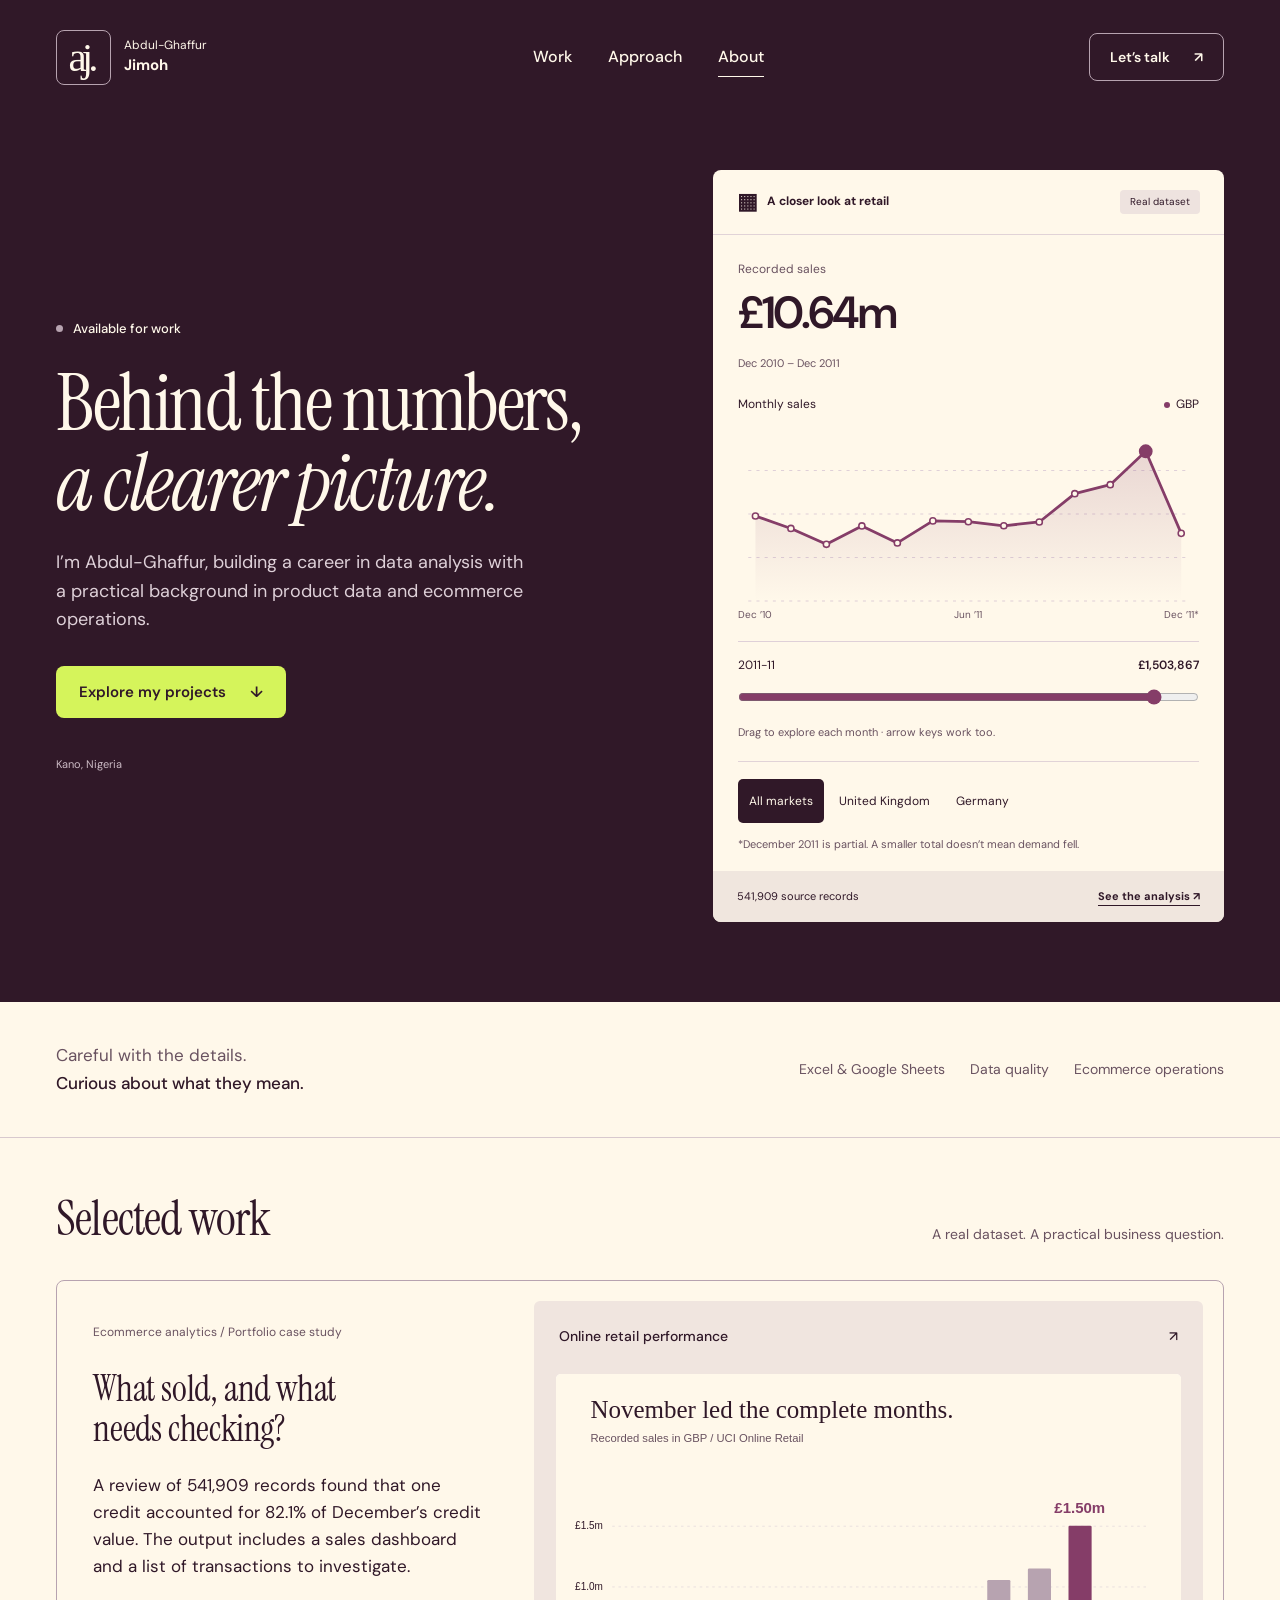
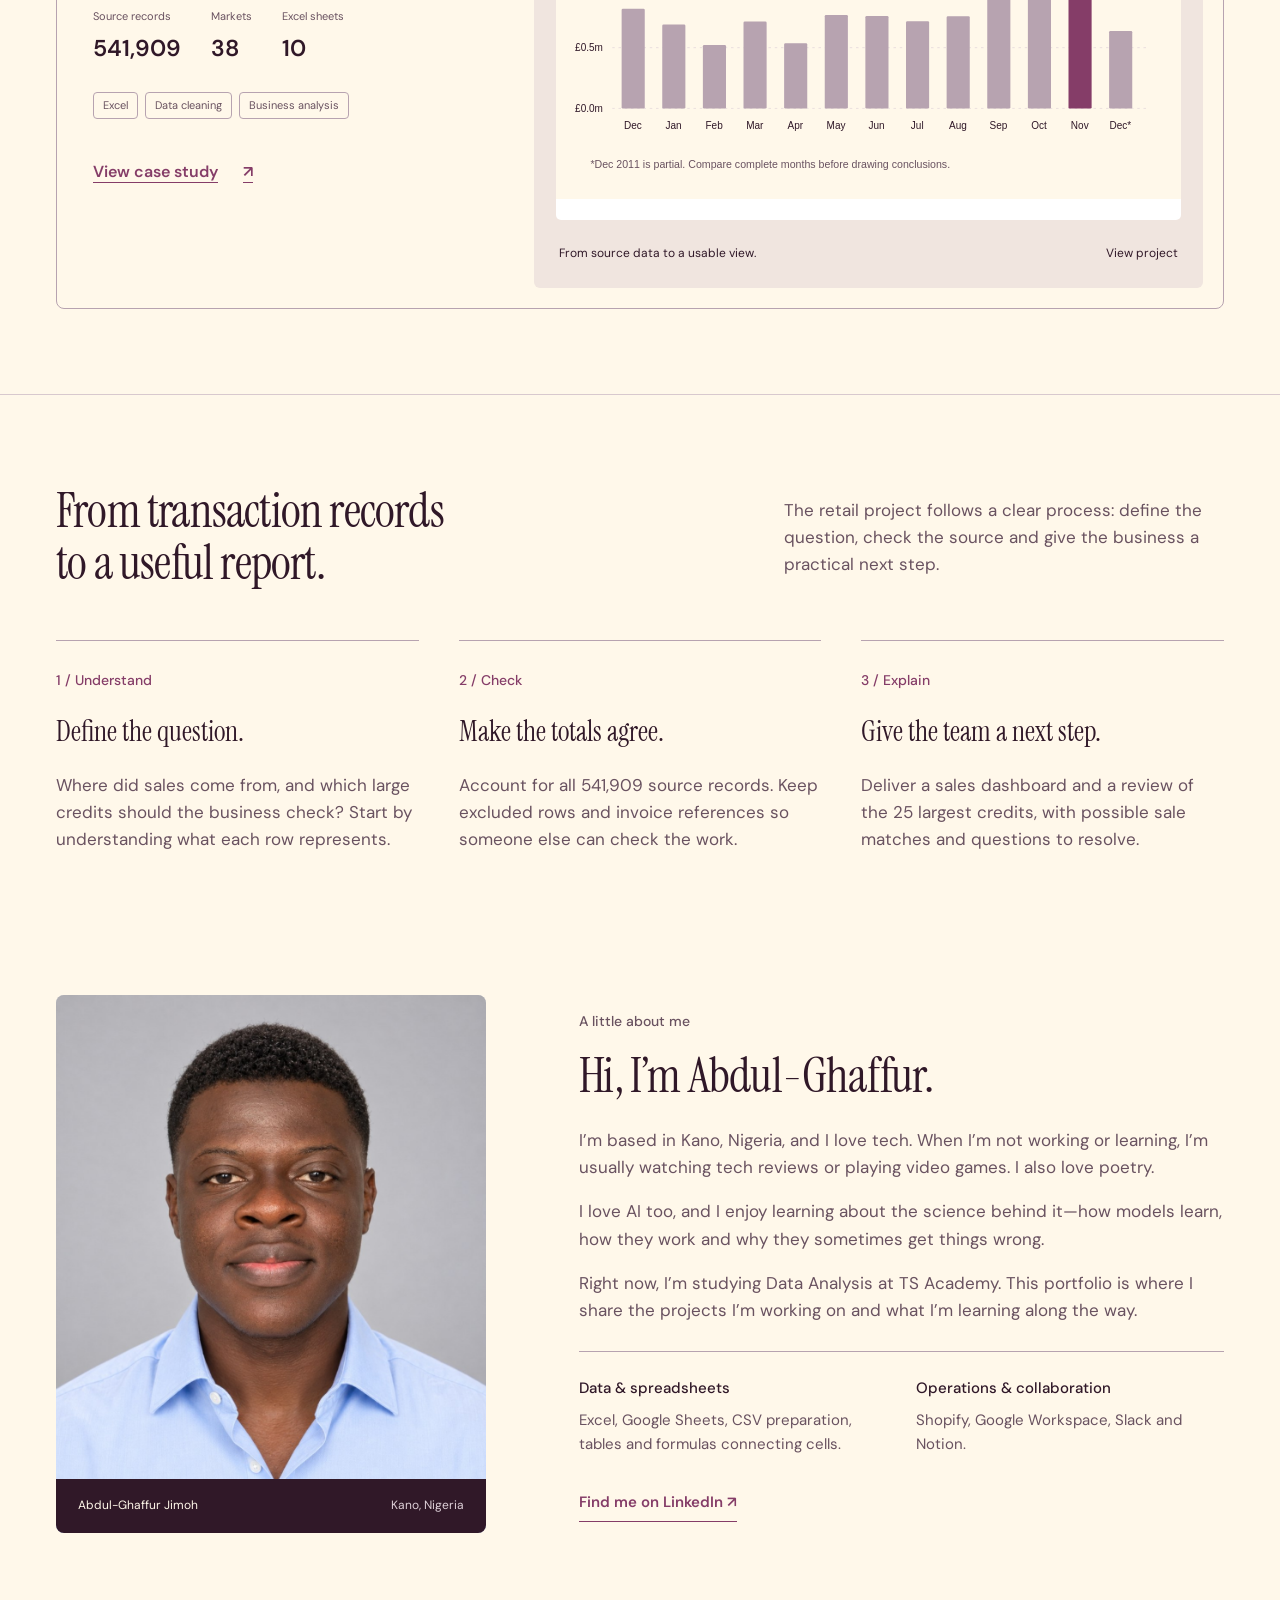
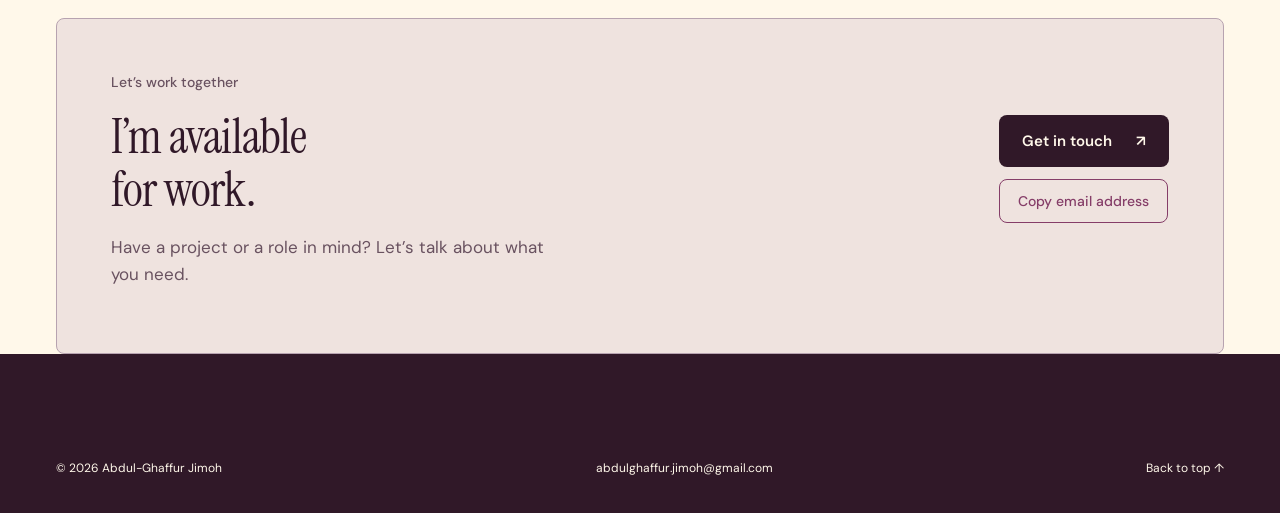
==== commit c8418161: "Remove TS Academy learning line from homepage hero" ====
--- a/index.html
+++ b/index.html
@@ -1,7 +1,7 @@
 <!doctype html>
 <html lang="en"><head><meta charset="utf-8"><meta name="viewport" content="width=device-width,initial-scale=1"><meta name="theme-color" content="#301828"><title>Abdul-Ghaffur Jimoh | Data Analyst Portfolio</title><meta name="description" content="Explore practical data analysis by Abdul-Ghaffur Jimoh: clear business questions, useful Excel projects and findings explained in plain English."><link rel="icon" href="portfolio-mark.svg?v=3" type="image/svg+xml"><link rel="preconnect" href="https://fonts.googleapis.com"><link rel="preconnect" href="https://fonts.gstatic.com" crossorigin><link href="https://fonts.googleapis.com/css2?family=Instrument+Serif:ital@0;1&family=DM+Sans:wght@400;500;600&display=swap" rel="stylesheet"><link rel="stylesheet" href="style.css"><link rel="stylesheet" href="editorial.css?v=about-4"><script src="app.js" defer></script><link rel="canonical" href="https://abdulghaffurjimoh.github.io/"><meta name="author" content="Abdul-Ghaffur Jimoh"><meta property="og:type" content="website"><meta property="og:site_name" content="Abdul-Ghaffur Jimoh"><meta property="og:title" content="Abdul-Ghaffur Jimoh | Data Analyst Portfolio"><meta property="og:description" content="Explore practical data analysis by Abdul-Ghaffur Jimoh: clear business questions, useful Excel projects and findings explained in plain English."><meta property="og:url" content="https://abdulghaffurjimoh.github.io/"><meta property="og:image" content="https://abdulghaffurjimoh.github.io/portfolio-social.jpg"><meta property="og:image:width" content="1200"><meta property="og:image:height" content="630"><meta property="og:image:alt" content="Abdul-Ghaffur Jimoh — Data Analysis Portfolio"><meta name="twitter:card" content="summary_large_image"><meta name="twitter:title" content="Abdul-Ghaffur Jimoh | Data Analyst Portfolio"><meta name="twitter:description" content="Explore practical data analysis by Abdul-Ghaffur Jimoh: clear business questions, useful Excel projects and findings explained in plain English."><meta name="twitter:image" content="https://abdulghaffurjimoh.github.io/portfolio-social.jpg"><link rel="stylesheet" href="interactions.css?v=1"><script src="interactions.js?v=1" defer></script></head>
 <body class="home-page"><a class="skip" href="#main">Skip to content</a><header class="site-header wrap"><a class="brand" href="index.html" aria-label="Abdul-Ghaffur Jimoh home"><span class="mark">aj<span>.</span></span><span>Abdul-Ghaffur<br><b>Jimoh</b></span></a><nav aria-label="Main navigation"><a href="#work">Work</a><a href="#approach">Approach</a><a href="#about">About</a></nav><a class="nav-contact" href="mailto:abdulghaffur.jimoh@gmail.com">Let’s talk <span aria-hidden="true">↗</span></a></header>
-<main id="main"><section class="hero wrap"><div class="hero-copy"><div class="availability"><span></span>Available for work</div><h1>Behind the numbers,<br><em>a clearer picture.</em></h1><p>I’m Abdul-Ghaffur, building a career in data analysis with a practical background in product data and ecommerce operations.</p><div class="hero-actions"><a class="button primary" href="#work">Explore my projects <span aria-hidden="true">↓</span></a><a class="text-link" href="#about">A little about me</a></div><div class="hero-foot"><span>Kano, Nigeria</span><span>Currently learning at TS Academy</span></div></div>
+<main id="main"><section class="hero wrap"><div class="hero-copy"><div class="availability"><span></span>Available for work</div><h1>Behind the numbers,<br><em>a clearer picture.</em></h1><p>I’m Abdul-Ghaffur, building a career in data analysis with a practical background in product data and ecommerce operations.</p><div class="hero-actions"><a class="button primary" href="#work">Explore my projects <span aria-hidden="true">↓</span></a><a class="text-link" href="#about">A little about me</a></div><div class="hero-foot"><span>Kano, Nigeria</span></div></div>
 <div class="exhibit"><div class="exhibit-top"><span class="exhibit-title"><span class="tiny-grid" aria-hidden="true">▦</span> A closer look at retail</span><span class="live-label">Real dataset</span></div><div class="exhibit-content"><div class="exhibit-number"><span>Recorded sales</span><strong id="sales-value">£10.64m</strong><span class="exhibit-period">Dec 2010 – Dec 2011</span></div><div class="chart-heading"><span>Monthly sales</span><span class="legend-dot">GBP</span></div><div class="chart-container" id="retail-chart" role="img" aria-label="Monthly sales trend: November 2011 was the highest complete month"></div><div class="chart-months"><span>Dec ’10</span><span>Jun ’11</span><span>Dec ’11*</span></div><div class="market-control" role="group" aria-label="Choose market"><button class="active" type="button" data-market="All" aria-pressed="true">All markets</button><button type="button" data-market="United Kingdom" aria-pressed="false">United Kingdom</button><button type="button" data-market="Germany" aria-pressed="false">Germany</button></div><p class="chart-note">*December 2011 is partial. A smaller total doesn’t mean demand fell.</p></div><div class="exhibit-bottom"><span>541,909 source records</span><a href="retail-case-study.html">See the analysis <span aria-hidden="true">↗</span></a></div></div></section>
 <div class="intro-band wrap"><p>Careful with the details.<br><b>Curious about what they mean.</b></p><div><span>Excel & Google Sheets</span><span>Data quality</span><span>Ecommerce operations</span></div></div>
 <section id="work" class="work-section"><div class="wrap"><div class="section-heading"><h2>Selected work</h2><span>A real dataset. A practical business question.</span></div><article class="featured-project"><div class="project-copy"><span class="project-type">Ecommerce analytics / Portfolio case study</span><h3>What sold, and what<br>needs checking?</h3><p>A review of 541,909 records found that one credit accounted for 82.1% of December’s credit value. The output includes a sales dashboard and a list of transactions to investigate.</p><dl class="project-facts"><div><dt>Source records</dt><dd>541,909</dd></div><div><dt>Markets</dt><dd>38</dd></div><div><dt>Excel sheets</dt><dd>10</dd></div></dl><div class="project-tags"><span>Excel</span><span>Data cleaning</span><span>Business analysis</span></div><a class="case-link" href="retail-case-study.html">View case study <span aria-hidden="true">↗</span></a></div><a class="project-art" href="retail-case-study.html" aria-label="Explore the ecommerce analysis case study"><div class="project-art-top"><span>Online retail performance</span><span aria-hidden="true">↗</span></div><div class="project-preview"><img src="retail-chart.svg" width="1000" height="680" alt="Monthly sales chart highlighting November at £1.50 million, with comparison months in mauve" loading="lazy"></div><div class="project-art-caption"><span>From source data to a usable view.</span><span>View project</span></div></a></article></div></section>
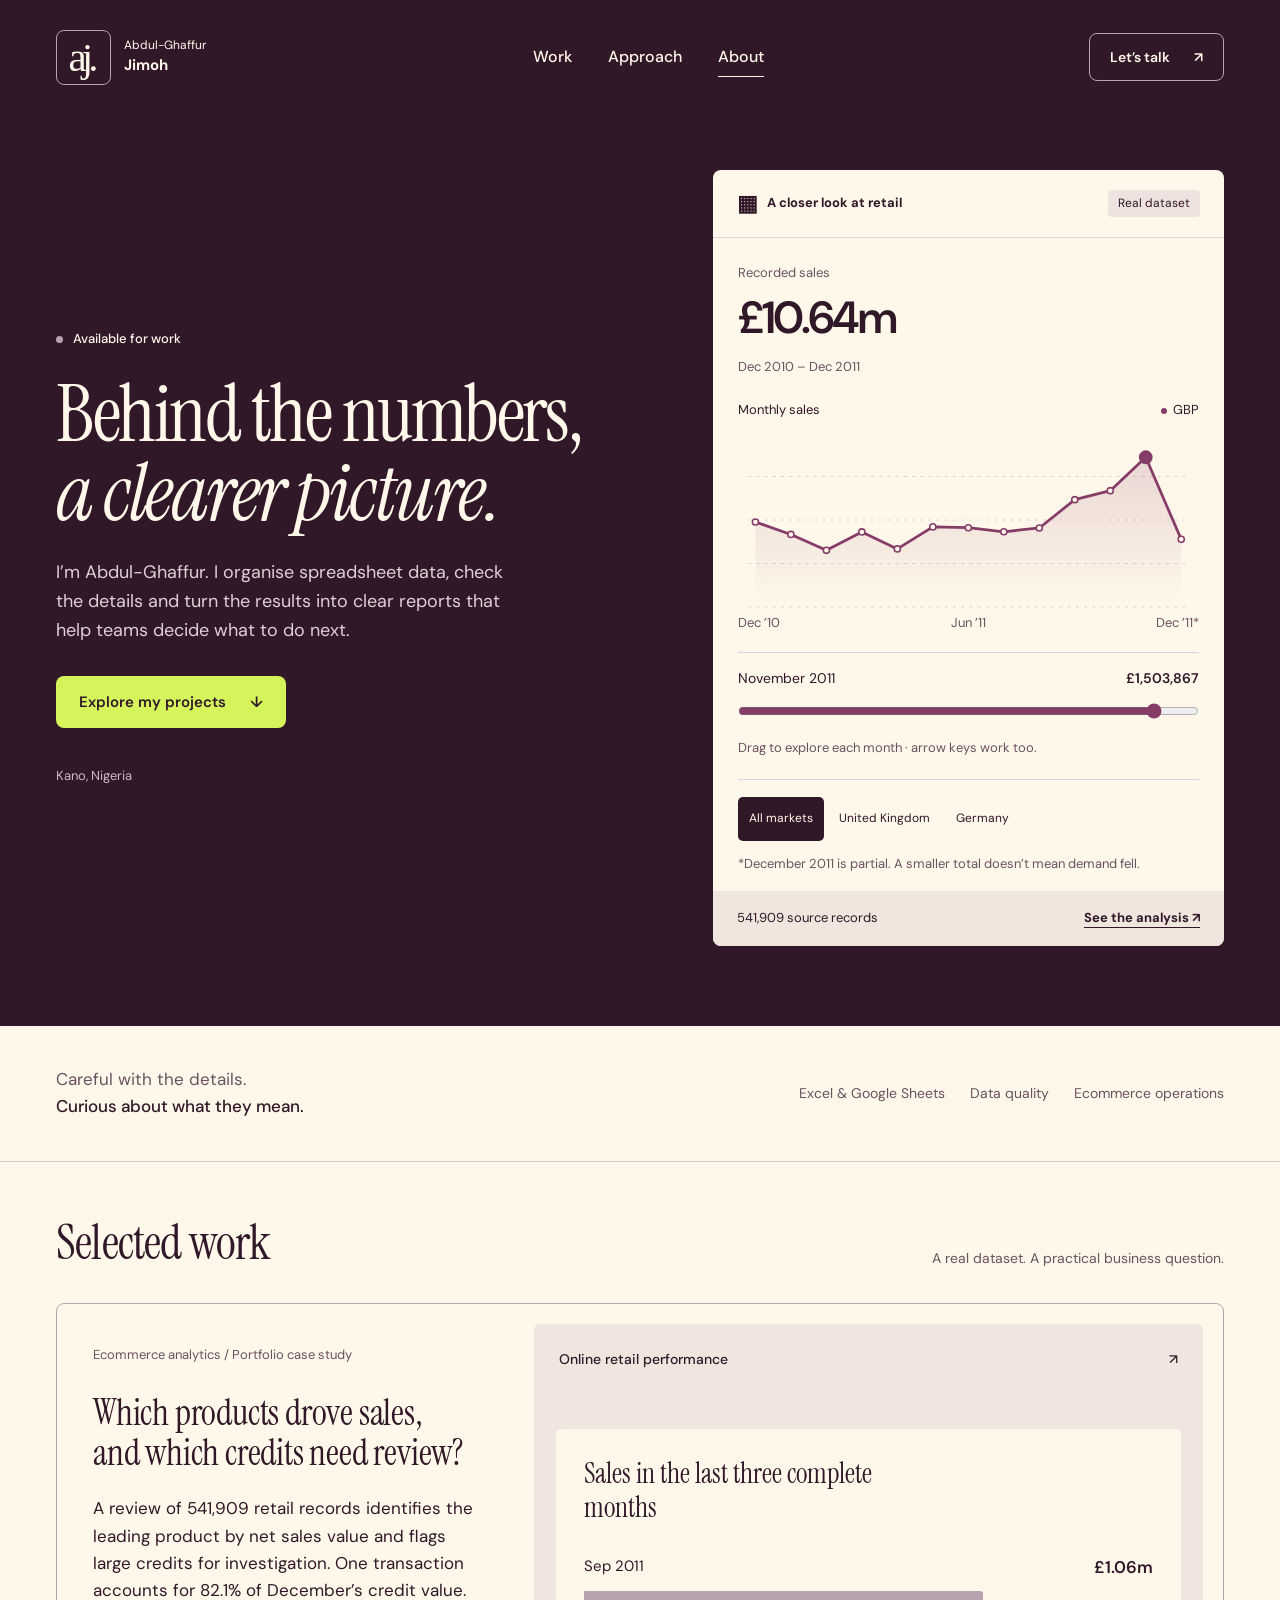
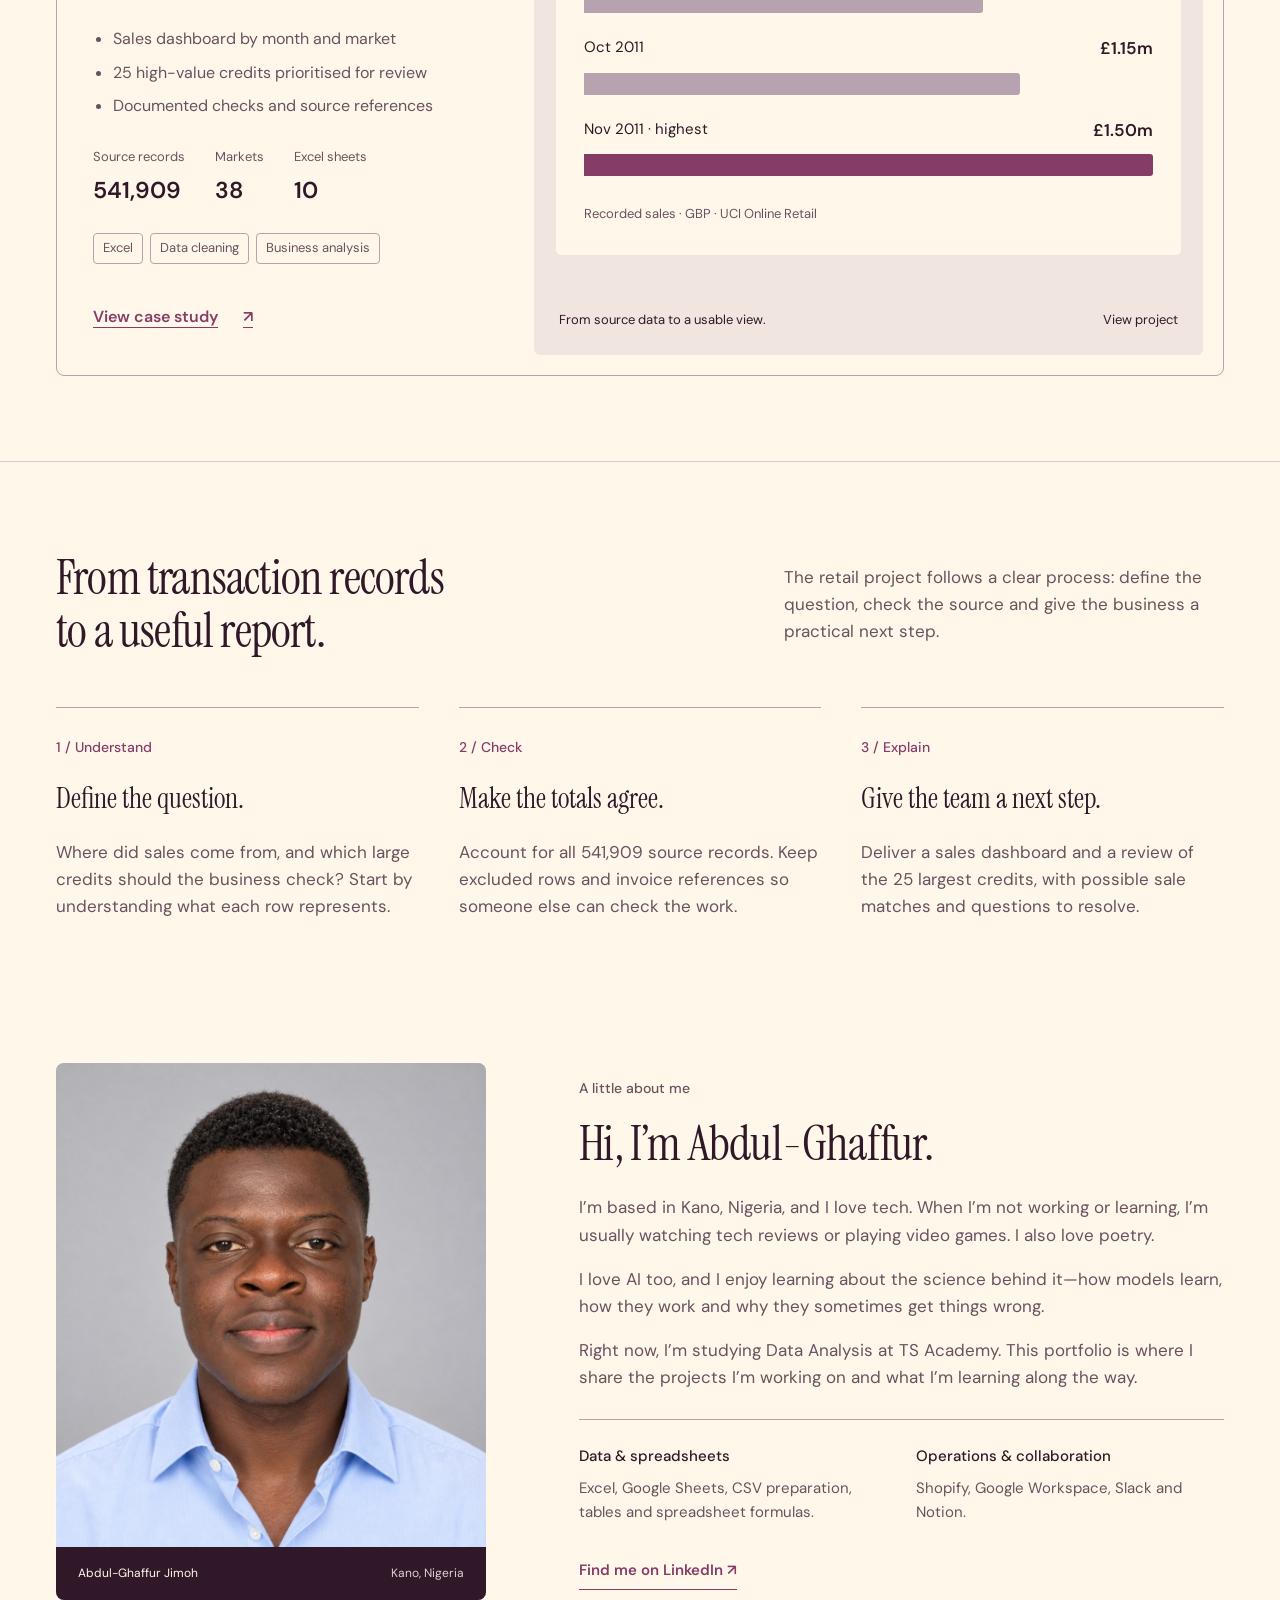
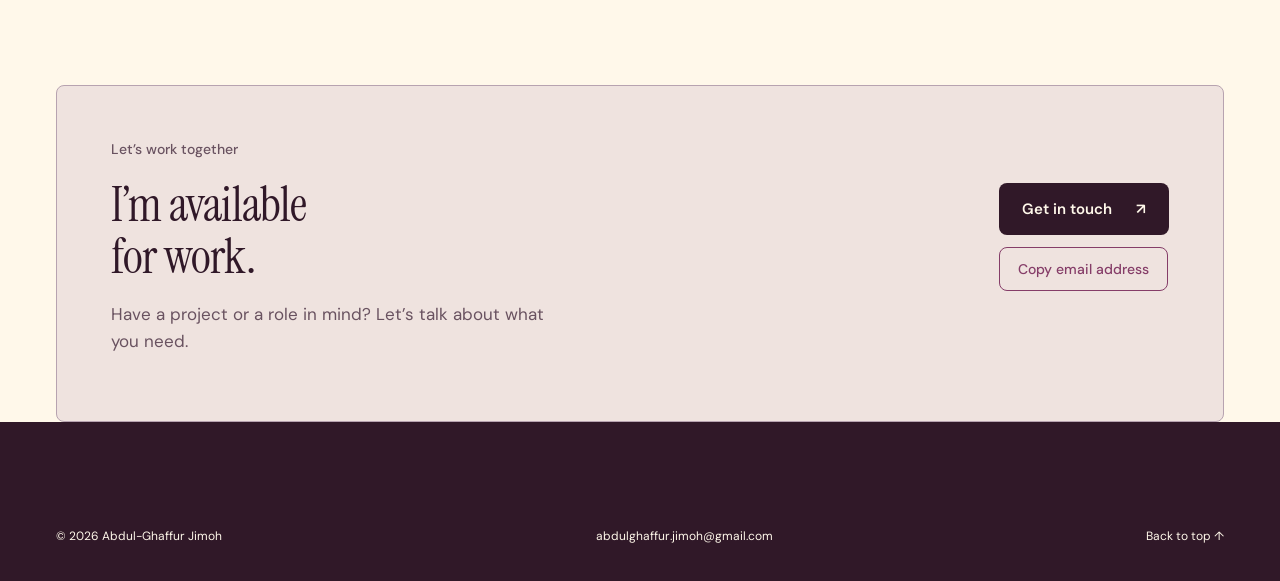
==== commit f19f97c5: "Improve portfolio copy, chart readability and mobile navigation" ====
--- a/index.html
+++ b/index.html
@@ -1,12 +1,12 @@
 <!doctype html>
-<html lang="en"><head><meta charset="utf-8"><meta name="viewport" content="width=device-width,initial-scale=1"><meta name="theme-color" content="#301828"><title>Abdul-Ghaffur Jimoh | Data Analyst Portfolio</title><meta name="description" content="Explore practical data analysis by Abdul-Ghaffur Jimoh: clear business questions, useful Excel projects and findings explained in plain English."><link rel="icon" href="portfolio-mark.svg?v=3" type="image/svg+xml"><link rel="preconnect" href="https://fonts.googleapis.com"><link rel="preconnect" href="https://fonts.gstatic.com" crossorigin><link href="https://fonts.googleapis.com/css2?family=Instrument+Serif:ital@0;1&family=DM+Sans:wght@400;500;600&display=swap" rel="stylesheet"><link rel="stylesheet" href="style.css"><link rel="stylesheet" href="editorial.css?v=about-4"><script src="app.js" defer></script><link rel="canonical" href="https://abdulghaffurjimoh.github.io/"><meta name="author" content="Abdul-Ghaffur Jimoh"><meta property="og:type" content="website"><meta property="og:site_name" content="Abdul-Ghaffur Jimoh"><meta property="og:title" content="Abdul-Ghaffur Jimoh | Data Analyst Portfolio"><meta property="og:description" content="Explore practical data analysis by Abdul-Ghaffur Jimoh: clear business questions, useful Excel projects and findings explained in plain English."><meta property="og:url" content="https://abdulghaffurjimoh.github.io/"><meta property="og:image" content="https://abdulghaffurjimoh.github.io/portfolio-social.jpg"><meta property="og:image:width" content="1200"><meta property="og:image:height" content="630"><meta property="og:image:alt" content="Abdul-Ghaffur Jimoh — Data Analysis Portfolio"><meta name="twitter:card" content="summary_large_image"><meta name="twitter:title" content="Abdul-Ghaffur Jimoh | Data Analyst Portfolio"><meta name="twitter:description" content="Explore practical data analysis by Abdul-Ghaffur Jimoh: clear business questions, useful Excel projects and findings explained in plain English."><meta name="twitter:image" content="https://abdulghaffurjimoh.github.io/portfolio-social.jpg"><link rel="stylesheet" href="interactions.css?v=1"><script src="interactions.js?v=1" defer></script></head>
-<body class="home-page"><a class="skip" href="#main">Skip to content</a><header class="site-header wrap"><a class="brand" href="index.html" aria-label="Abdul-Ghaffur Jimoh home"><span class="mark">aj<span>.</span></span><span>Abdul-Ghaffur<br><b>Jimoh</b></span></a><nav aria-label="Main navigation"><a href="#work">Work</a><a href="#approach">Approach</a><a href="#about">About</a></nav><a class="nav-contact" href="mailto:abdulghaffur.jimoh@gmail.com">Let’s talk <span aria-hidden="true">↗</span></a></header>
-<main id="main"><section class="hero wrap"><div class="hero-copy"><div class="availability"><span></span>Available for work</div><h1>Behind the numbers,<br><em>a clearer picture.</em></h1><p>I’m Abdul-Ghaffur, building a career in data analysis with a practical background in product data and ecommerce operations.</p><div class="hero-actions"><a class="button primary" href="#work">Explore my projects <span aria-hidden="true">↓</span></a><a class="text-link" href="#about">A little about me</a></div><div class="hero-foot"><span>Kano, Nigeria</span></div></div>
+<html lang="en"><head><meta charset="utf-8"><meta name="viewport" content="width=device-width,initial-scale=1"><meta name="theme-color" content="#301828"><title>Abdul-Ghaffur Jimoh | Data Analyst Portfolio</title><meta name="description" content="Explore practical data analysis by Abdul-Ghaffur Jimoh: clear business questions, useful Excel projects and findings explained in plain English."><link rel="icon" href="portfolio-mark.svg?v=3" type="image/svg+xml"><link rel="preconnect" href="https://fonts.googleapis.com"><link rel="preconnect" href="https://fonts.gstatic.com" crossorigin><link href="https://fonts.googleapis.com/css2?family=Instrument+Serif:ital@0;1&family=DM+Sans:wght@400;500;600&display=swap" rel="stylesheet"><link rel="stylesheet" href="style.css"><link rel="stylesheet" href="editorial.css?v=about-4"><script src="app.js?v=2" defer></script><link rel="canonical" href="https://abdulghaffurjimoh.github.io/"><meta name="author" content="Abdul-Ghaffur Jimoh"><meta property="og:type" content="website"><meta property="og:site_name" content="Abdul-Ghaffur Jimoh"><meta property="og:title" content="Abdul-Ghaffur Jimoh | Data Analyst Portfolio"><meta property="og:description" content="Explore practical data analysis by Abdul-Ghaffur Jimoh: clear business questions, useful Excel projects and findings explained in plain English."><meta property="og:url" content="https://abdulghaffurjimoh.github.io/"><meta property="og:image" content="https://abdulghaffurjimoh.github.io/portfolio-social.jpg"><meta property="og:image:width" content="1200"><meta property="og:image:height" content="630"><meta property="og:image:alt" content="Abdul-Ghaffur Jimoh — Data Analysis Portfolio"><meta name="twitter:card" content="summary_large_image"><meta name="twitter:title" content="Abdul-Ghaffur Jimoh | Data Analyst Portfolio"><meta name="twitter:description" content="Explore practical data analysis by Abdul-Ghaffur Jimoh: clear business questions, useful Excel projects and findings explained in plain English."><meta name="twitter:image" content="https://abdulghaffurjimoh.github.io/portfolio-social.jpg"><link rel="stylesheet" href="interactions.css?v=2"><script src="interactions.js?v=2" defer></script></head>
+<body class="home-page"><a class="skip" href="#main">Skip to content</a><header class="site-header wrap"><a class="brand" href="index.html" aria-label="Abdul-Ghaffur Jimoh home"><span class="mark">aj<span>.</span></span><span>Abdul-Ghaffur<br><b>Jimoh</b></span></a><button class="menu-toggle" type="button" aria-expanded="false" aria-controls="primary-navigation"><span class="menu-label">Menu</span><span class="menu-icon" aria-hidden="true"></span></button><nav id="primary-navigation" aria-label="Main navigation"><a href="#work">Work</a><a href="#approach">Approach</a><a href="#about">About</a><a class="menu-contact" href="mailto:abdulghaffur.jimoh@gmail.com">Get in touch <span aria-hidden="true">↗</span></a></nav><a class="nav-contact" href="mailto:abdulghaffur.jimoh@gmail.com">Let’s talk <span aria-hidden="true">↗</span></a></header>
+<main id="main"><section class="hero wrap"><div class="hero-copy"><div class="availability"><span></span>Available for work</div><h1>Behind the numbers,<br><em>a clearer picture.</em></h1><p>I’m Abdul-Ghaffur. I organise spreadsheet data, check the details and turn the results into clear reports that help teams decide what to do next.</p><div class="hero-actions"><a class="button primary" href="#work">Explore my projects <span aria-hidden="true">↓</span></a><a class="text-link" href="#about">A little about me</a></div><div class="hero-foot"><span>Kano, Nigeria</span></div></div>
 <div class="exhibit"><div class="exhibit-top"><span class="exhibit-title"><span class="tiny-grid" aria-hidden="true">▦</span> A closer look at retail</span><span class="live-label">Real dataset</span></div><div class="exhibit-content"><div class="exhibit-number"><span>Recorded sales</span><strong id="sales-value">£10.64m</strong><span class="exhibit-period">Dec 2010 – Dec 2011</span></div><div class="chart-heading"><span>Monthly sales</span><span class="legend-dot">GBP</span></div><div class="chart-container" id="retail-chart" role="img" aria-label="Monthly sales trend: November 2011 was the highest complete month"></div><div class="chart-months"><span>Dec ’10</span><span>Jun ’11</span><span>Dec ’11*</span></div><div class="market-control" role="group" aria-label="Choose market"><button class="active" type="button" data-market="All" aria-pressed="true">All markets</button><button type="button" data-market="United Kingdom" aria-pressed="false">United Kingdom</button><button type="button" data-market="Germany" aria-pressed="false">Germany</button></div><p class="chart-note">*December 2011 is partial. A smaller total doesn’t mean demand fell.</p></div><div class="exhibit-bottom"><span>541,909 source records</span><a href="retail-case-study.html">See the analysis <span aria-hidden="true">↗</span></a></div></div></section>
 <div class="intro-band wrap"><p>Careful with the details.<br><b>Curious about what they mean.</b></p><div><span>Excel & Google Sheets</span><span>Data quality</span><span>Ecommerce operations</span></div></div>
-<section id="work" class="work-section"><div class="wrap"><div class="section-heading"><h2>Selected work</h2><span>A real dataset. A practical business question.</span></div><article class="featured-project"><div class="project-copy"><span class="project-type">Ecommerce analytics / Portfolio case study</span><h3>What sold, and what<br>needs checking?</h3><p>A review of 541,909 records found that one credit accounted for 82.1% of December’s credit value. The output includes a sales dashboard and a list of transactions to investigate.</p><dl class="project-facts"><div><dt>Source records</dt><dd>541,909</dd></div><div><dt>Markets</dt><dd>38</dd></div><div><dt>Excel sheets</dt><dd>10</dd></div></dl><div class="project-tags"><span>Excel</span><span>Data cleaning</span><span>Business analysis</span></div><a class="case-link" href="retail-case-study.html">View case study <span aria-hidden="true">↗</span></a></div><a class="project-art" href="retail-case-study.html" aria-label="Explore the ecommerce analysis case study"><div class="project-art-top"><span>Online retail performance</span><span aria-hidden="true">↗</span></div><div class="project-preview"><img src="retail-chart.svg" width="1000" height="680" alt="Monthly sales chart highlighting November at £1.50 million, with comparison months in mauve" loading="lazy"></div><div class="project-art-caption"><span>From source data to a usable view.</span><span>View project</span></div></a></article></div></section>
+<section id="work" class="work-section"><div class="wrap"><div class="section-heading"><h2>Selected work</h2><span>A real dataset. A practical business question.</span></div><article class="featured-project"><div class="project-copy"><span class="project-type">Ecommerce analytics / Portfolio case study</span><h3>Which products drove sales,<br>and which credits need review?</h3><p>A review of 541,909 retail records identifies the leading product by net sales value and flags large credits for investigation. One transaction accounts for 82.1% of December’s credit value.</p><ul class="project-deliverables"><li>Sales dashboard by month and market</li><li>25 high-value credits prioritised for review</li><li>Documented checks and source references</li></ul><dl class="project-facts"><div><dt>Source records</dt><dd>541,909</dd></div><div><dt>Markets</dt><dd>38</dd></div><div><dt>Excel sheets</dt><dd>10</dd></div></dl><div class="project-tags"><span>Excel</span><span>Data cleaning</span><span>Business analysis</span></div><a class="case-link" href="retail-case-study.html">View case study <span aria-hidden="true">↗</span></a></div><a class="project-art" href="retail-case-study.html" aria-label="Explore the ecommerce analysis case study"><div class="project-art-top"><span>Online retail performance</span><span aria-hidden="true">↗</span></div><div class="project-preview"><div class="sales-preview" role="img" aria-label="Sales in the last three complete months: September 2011 £1.06 million; October £1.15 million; November £1.50 million, the highest complete month."><p>Sales in the last three complete months</p><div class="preview-row"><span>Sep 2011</span><strong>£1.06m</strong><i style="--bar:70.2%"></i></div><div class="preview-row"><span>Oct 2011</span><strong>£1.15m</strong><i style="--bar:76.6%"></i></div><div class="preview-row highlight"><span>Nov 2011 · highest</span><strong>£1.50m</strong><i style="--bar:100%"></i></div><small>Recorded sales · GBP · UCI Online Retail</small></div></div><div class="project-art-caption"><span>From source data to a usable view.</span><span>View project</span></div></a></article></div></section>
 <section id="approach" class="approach wrap"><div class="section-heading"><h2>From transaction records<br>to a useful report.</h2><p>The retail project follows a clear process: define the question, check the source and give the business a practical next step.</p></div><div class="approach-grid"><article><span class="step">1 / Understand</span><h3>Define the question.</h3><p>Where did sales come from, and which large credits should the business check? Start by understanding what each row represents.</p></article><article><span class="step">2 / Check</span><h3>Make the totals agree.</h3><p>Account for all 541,909 source records. Keep excluded rows and invoice references so someone else can check the work.</p></article><article><span class="step">3 / Explain</span><h3>Give the team a next step.</h3><p>Deliver a sales dashboard and a review of the 25 largest credits, with possible sale matches and questions to resolve.</p></article></div></section>
-<section id="about" class="about-section wrap"><figure class="about-art portrait"><img src="abdul-ghaffur-jimoh.jpg" width="1254" height="1254" alt="Abdul-Ghaffur Jimoh wearing a light blue shirt" loading="lazy"><figcaption>Abdul-Ghaffur Jimoh<span>Kano, Nigeria</span></figcaption></figure><div class="about-copy"><span class="section-label">A little about me</span><h2>Hi, I’m Abdul-Ghaffur.</h2><p>I’m based in Kano, Nigeria, and I love tech. When I’m not working or learning, I’m usually watching tech reviews or playing video games. I also love poetry.</p><p>I love AI too, and I enjoy learning about the science behind it—how models learn, how they work and why they sometimes get things wrong.</p><p>Right now, I’m studying Data Analysis at TS Academy. This portfolio is where I share the projects I’m working on and what I’m learning along the way.</p><div class="tool-list"><div><h3>Data & spreadsheets</h3><p>Excel, Google Sheets, CSV preparation, tables and formulas connecting cells.</p></div><div><h3>Operations & collaboration</h3><p>Shopify, Google Workspace, Slack and Notion.</p></div></div><a class="text-link" href="https://www.linkedin.com/in/lexceez/" target="_blank" rel="noopener noreferrer">Find me on LinkedIn <span aria-hidden="true">↗</span></a></div></section>
+<section id="about" class="about-section wrap"><figure class="about-art portrait"><img src="abdul-ghaffur-jimoh.jpg" width="1254" height="1254" alt="Abdul-Ghaffur Jimoh wearing a light blue shirt" loading="lazy"><figcaption>Abdul-Ghaffur Jimoh<span>Kano, Nigeria</span></figcaption></figure><div class="about-copy"><span class="section-label">A little about me</span><h2>Hi, I’m Abdul-Ghaffur.</h2><p>I’m based in Kano, Nigeria, and I love tech. When I’m not working or learning, I’m usually watching tech reviews or playing video games. I also love poetry.</p><p>I love AI too, and I enjoy learning about the science behind it—how models learn, how they work and why they sometimes get things wrong.</p><p>Right now, I’m studying Data Analysis at TS Academy. This portfolio is where I share the projects I’m working on and what I’m learning along the way.</p><div class="tool-list"><div><h3>Data & spreadsheets</h3><p>Excel, Google Sheets, CSV preparation, tables and spreadsheet formulas.</p></div><div><h3>Operations & collaboration</h3><p>Shopify, Google Workspace, Slack and Notion.</p></div></div><a class="text-link" href="https://www.linkedin.com/in/lexceez/" target="_blank" rel="noopener noreferrer">Find me on LinkedIn <span aria-hidden="true">↗</span></a></div></section>
 <section class="contact-section wrap" id="contact"><div><span class="section-label">Let’s work together</span><h2>I’m available<br>for work.</h2><p>Have a project or a role in mind? Let’s talk about what you need.</p></div><a class="button primary" href="mailto:abdulghaffur.jimoh@gmail.com">Get in touch <span aria-hidden="true">↗</span></a></section></main>
 <footer class="site-footer wrap"><span>© <span data-year>2026</span> Abdul-Ghaffur Jimoh</span><a href="mailto:abdulghaffur.jimoh@gmail.com">abdulghaffur.jimoh@gmail.com</a><a href="#main">Back to top ↑</a></footer></body></html>
 
--- a/interactions.css
+++ b/interactions.css
@@ -31,5 +31,78 @@
 details summary{cursor:pointer;min-height:44px;transition:color .18s}
 details summary:hover{color:var(--mulberry)}
 details[open]{border-color:var(--mulberry)}
-@media(max-width:760px){.site-header{height:auto;min-height:114px;flex-wrap:wrap;padding-block:18px;gap:12px}.site-header nav{display:flex;order:3;flex-basis:100%;gap:28px;font-size:14px}.site-header nav a{min-height:44px;display:inline-flex;align-items:center}.nav-contact{margin-left:auto}.contact-actions{width:100%}}
+/* The navigation stays usable without JavaScript; enhancement adds a disclosure. */
+.menu-toggle,.site-header nav .menu-contact{display:none}
+.menu-toggle{align-items:center;justify-content:center;gap:12px;min-width:100px;min-height:46px;padding:10px 14px;background:transparent;color:inherit;border:1px solid var(--mauve);border-radius:8px;font:500 15px var(--font);cursor:pointer}
+.menu-toggle:hover{background:#853d6818}
+.home-page .menu-toggle:hover{background:#452238}
+.menu-icon{position:relative;display:block;width:18px;height:14px;border-top:1.5px solid currentColor;border-bottom:1.5px solid currentColor}
+.menu-icon:after{content:'';position:absolute;left:0;right:0;top:5px;border-top:1.5px solid currentColor}
+.menu-open .menu-icon{border:0}
+.menu-open .menu-icon:before,.menu-open .menu-icon:after{content:'';position:absolute;left:0;right:0;top:6px;border-top:1.5px solid currentColor;transform:rotate(45deg)}
+.menu-open .menu-icon:after{transform:rotate(-45deg)}
+.menu-toggle:focus-visible{outline:3px solid var(--mulberry);outline-offset:4px}
+.home-page .menu-toggle:focus-visible{outline-color:var(--oat)}
+.project-deliverables{font-size:16px;line-height:1.6;color:var(--muted);padding-left:20px;margin:22px 0}
+.project-deliverables li{margin:8px 0}
+.project-preview{aspect-ratio:auto;box-shadow:none;transform:none;background:var(--oat)}
+.sales-preview{padding:28px;color:var(--ink)}
+.sales-preview>p{font:400 28px/1.2 'Instrument Serif',Georgia,serif;margin:0 0 30px;max-width:26ch}
+.preview-row{display:grid;grid-template-columns:1fr auto;gap:10px 16px;margin:22px 0;font-size:15px}
+.preview-row strong{font-size:17px;font-weight:600;font-variant-numeric:tabular-nums}
+.preview-row i{grid-column:1/-1;display:block;width:var(--bar);height:22px;background:var(--mauve);border-radius:0 3px 3px 0}
+.preview-row.highlight i{background:var(--mulberry)}
+.sales-preview small{font-size:13px;color:var(--muted)}
+.exhibit-top,.exhibit-number>span:first-child,.exhibit-period,.chart-heading,.chart-months,.chart-note,.exhibit-bottom{font-size:13px}
+.live-label{font-size:12px;white-space:nowrap}
+.month-inspector label{font-size:14px;flex-wrap:wrap}
+.month-inspector small{font-size:13px}
+.hero-foot{font-size:13px}
+.project-type,.project-facts dt,.project-tags span,.project-art-caption{font-size:13px}
+.evidence-note,.evidence-heading span:last-child,.article-image figcaption{font-size:14px}
+.large-chart{height:340px;overflow-x:auto;overflow-y:hidden;overscroll-behavior-x:contain}
+.large-chart svg{display:block;min-width:660px;height:310px}
+.large-chart:focus-visible,.table-scroll:focus-visible{outline:3px solid var(--mulberry);outline-offset:4px}
+.chart-scroll-hint{display:none;font-size:14px;color:var(--muted);margin:16px 0 0}
+.chart-values{margin-top:18px;border-block:1px solid var(--mauve);padding:12px 0;font-size:15px}
+.chart-values summary{font-weight:500}
+.chart-values .case-table{font-size:15px;min-width:0;margin-top:16px}
+.chart-values caption{font-size:14px}
+.chart-values th,.chart-values td{padding:12px}
+.chart-values tbody th{background:transparent;color:var(--ink);font-weight:400}
+@media(max-width:1050px){.intro-band{flex-wrap:wrap}.intro-band>div{flex-wrap:wrap}.site-header{gap:20px}.site-header nav{gap:24px}}
+@media(max-width:760px){
+  .site-header{height:auto;min-height:90px;flex-wrap:wrap;padding-block:18px;gap:0 12px}
+  .site-header .brand{margin-right:auto}
+  .site-header nav{display:flex;order:3;flex-basis:100%;flex-direction:column;gap:0;font-size:17px;margin-top:16px;border-top:1px solid var(--mauve)}
+  .site-header nav a{min-height:50px;display:flex;align-items:center;padding:12px 4px;border-bottom:1px solid #b7a3b045}
+  .site-header nav a:after{display:none}
+  .site-header nav .menu-contact{display:flex;justify-content:space-between}
+  .site-header>.nav-contact{display:none}
+  .navigation-ready .menu-toggle{display:inline-flex}
+  .navigation-ready nav{display:none}
+  .navigation-ready.menu-open nav{display:flex;animation:nav-enter .18s ease-out}
+  .contact-actions{width:100%}
+  .project-copy h3{font-size:34px;line-height:1.12}
+  .sales-preview{padding:22px 18px}
+  .sales-preview>p{font-size:28px}
+  .project-preview{margin-inline:12px}
+  .project-art-caption{flex-wrap:wrap;padding:20px;font-size:13px}
+  .project-facts{flex-wrap:wrap;gap:20px 28px}
+  .chart-months,.chart-note,.exhibit-bottom,.hero-foot{font-size:13px}
+  .exhibit-bottom{flex-wrap:wrap;gap:12px}
+  .exhibit-top{padding:18px;gap:10px;flex-wrap:wrap}
+  .market-control{flex-wrap:wrap}
+  .market-control button{font-size:13px;min-height:46px;flex:1 1 auto}
+  .chart-scroll-hint{display:block}
+  .case-hero h1{font-size:clamp(40px,10vw,55px);line-height:1.05}
+  .evidence-heading span:last-child,.evidence-note,.stat-row span,.comparison-row{font-size:14px}
+  .stat-row{grid-template-columns:1fr;gap:16px}
+  .stat-row>div{display:flex;align-items:baseline;justify-content:space-between;gap:16px}
+  .stat-row strong{font-size:28px}
+  .stat-row span{text-align:right}
+  .case-nav>a{min-height:44px;display:flex;align-items:center}
+  .site-footer{align-items:flex-start;overflow-wrap:anywhere}
+}
+@keyframes nav-enter{from{opacity:0;transform:translateY(-5px)}to{opacity:1;transform:translateY(0)}}
 @media(prefers-reduced-motion:reduce){*,*:before,*:after{scroll-behavior:auto!important;transition:none!important;animation:none!important}.project-art:hover .project-preview img{transform:none}.button:hover span,.nav-contact:hover span,.case-link:hover span,.text-link:hover span,.project-art:hover .project-art-top>span:last-child{transform:none}}
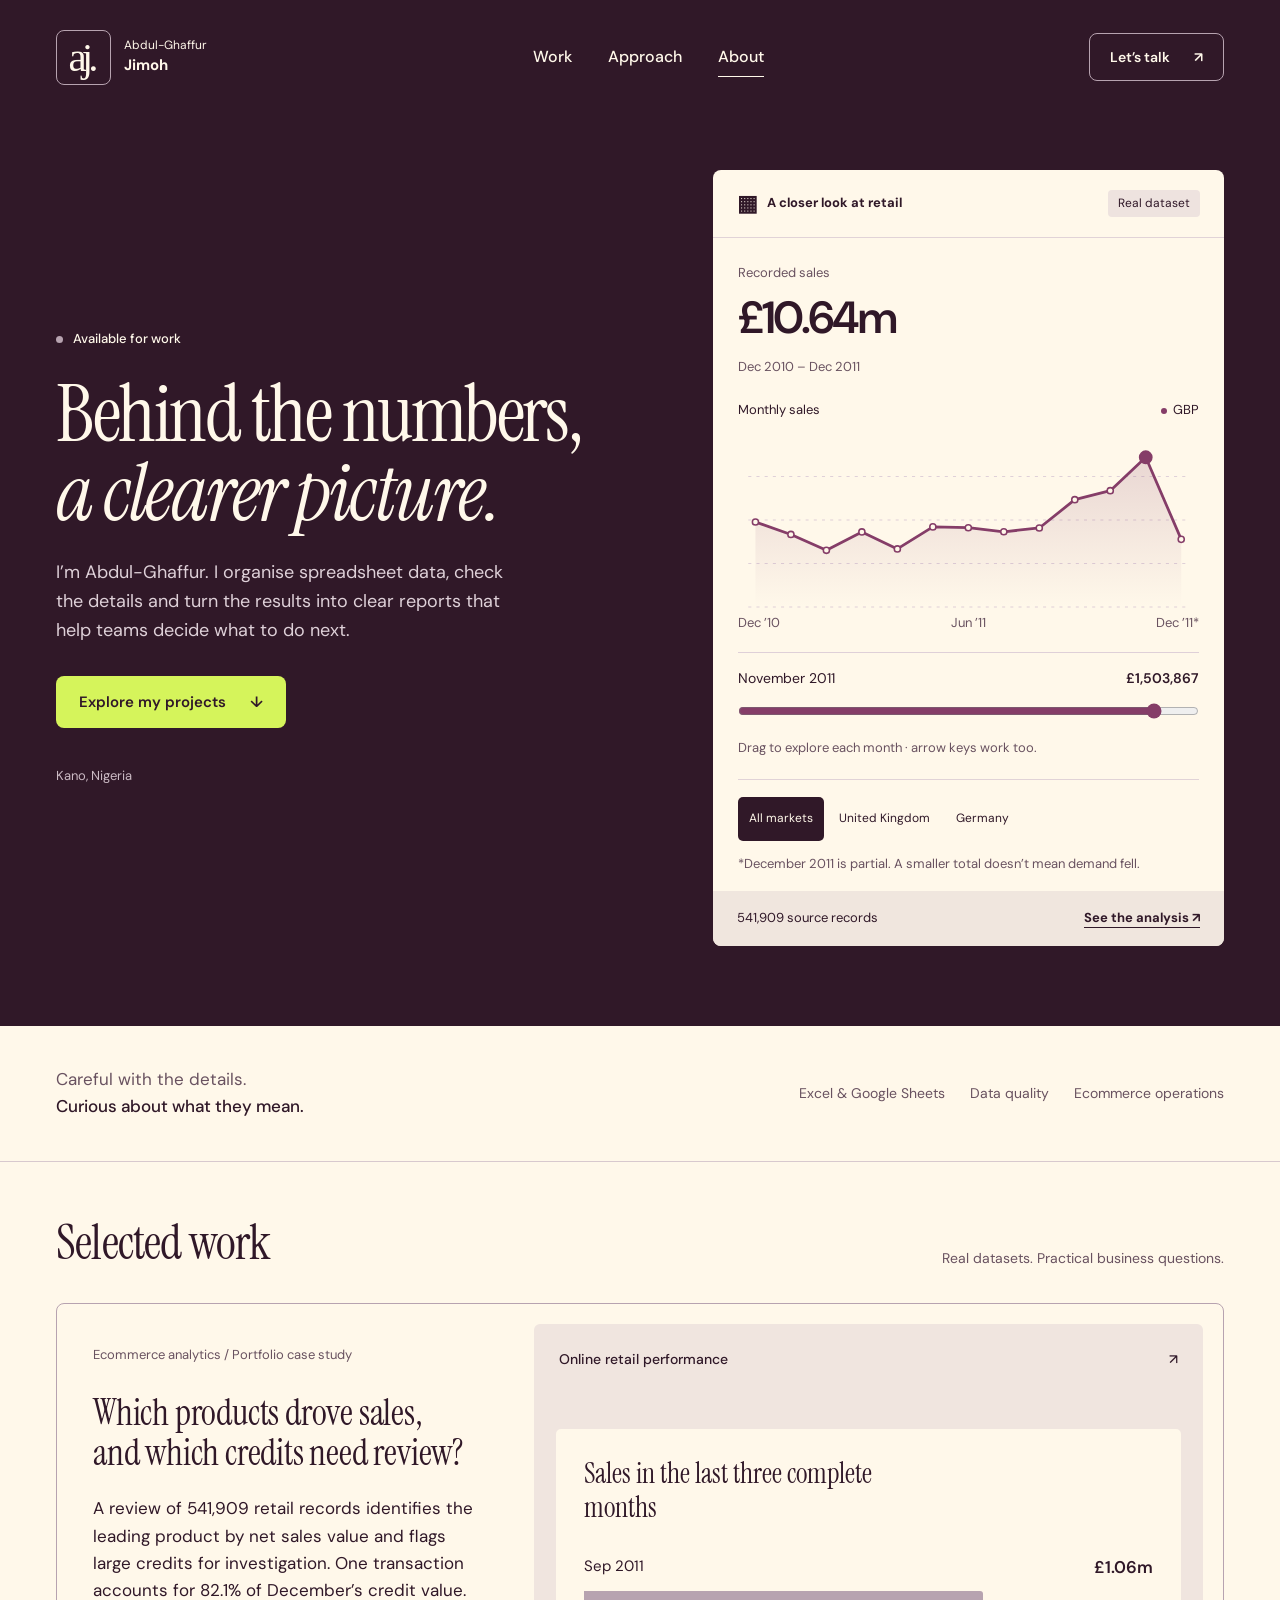
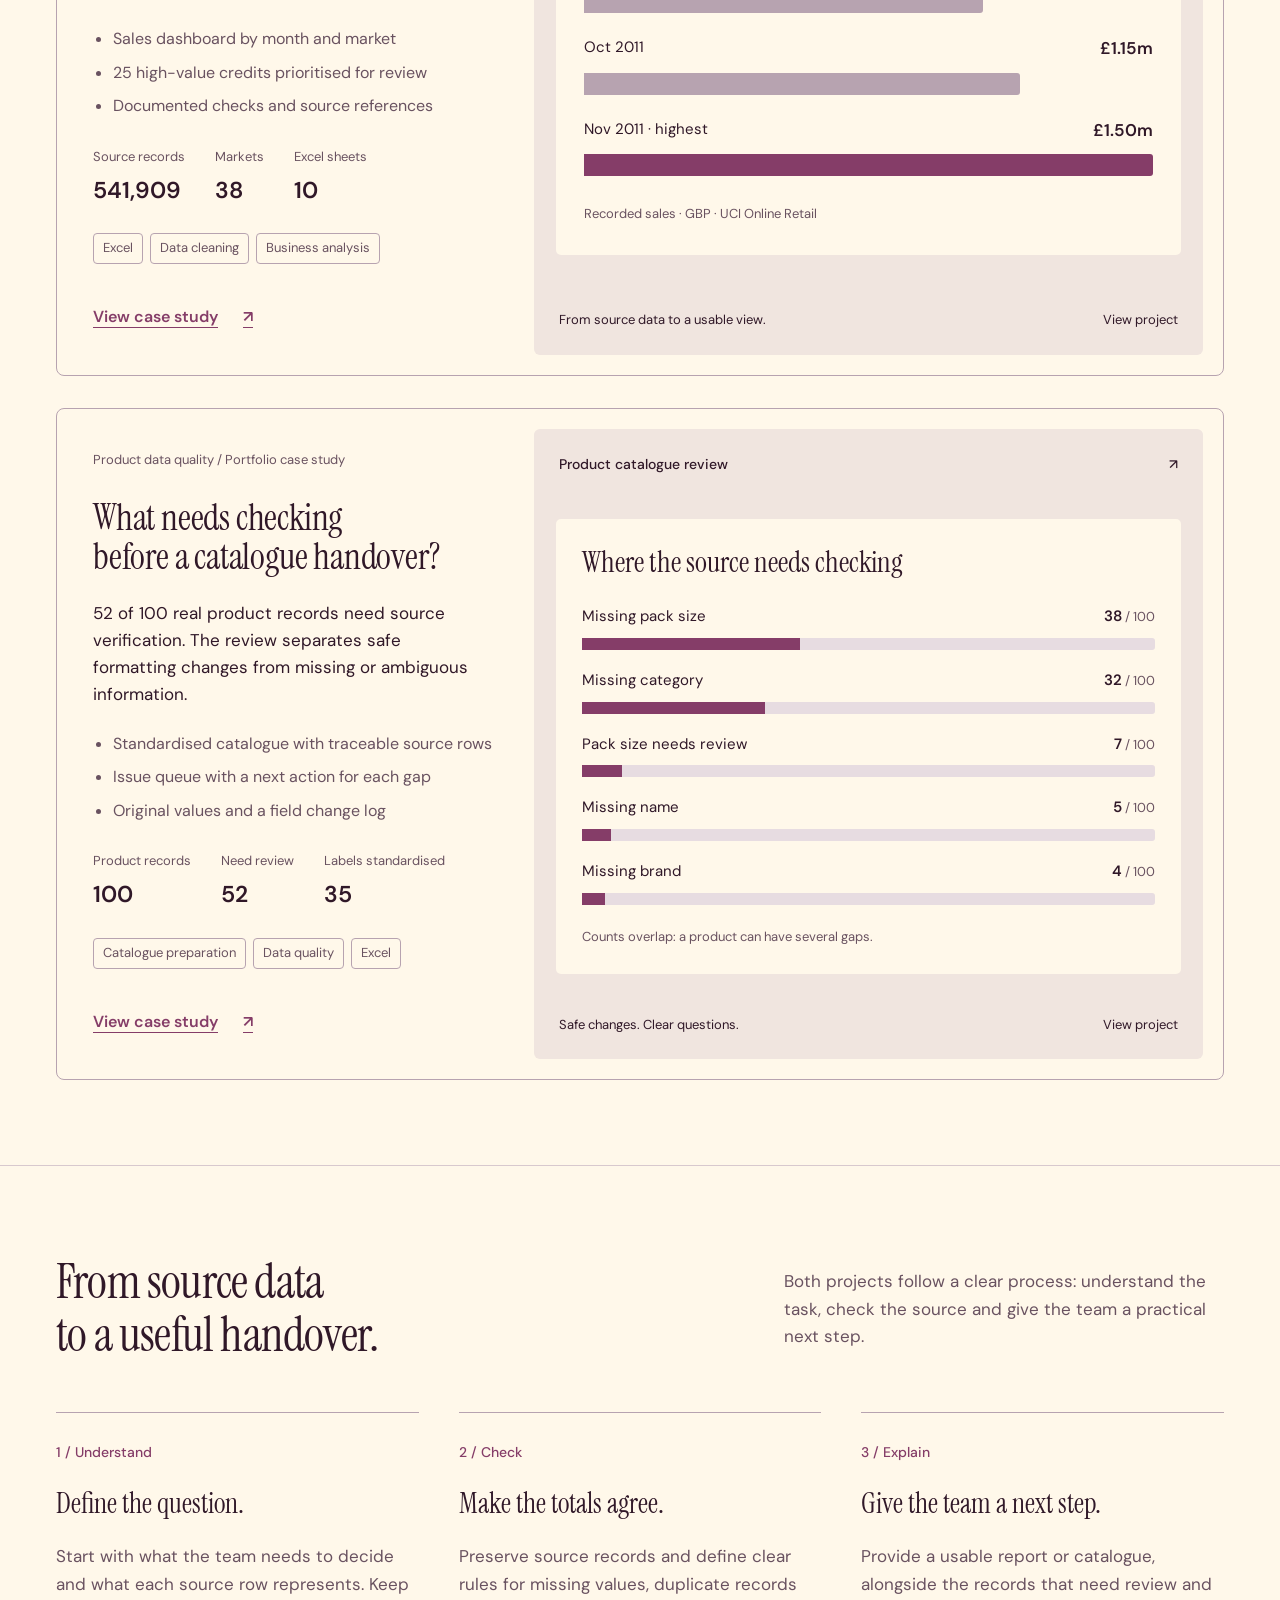
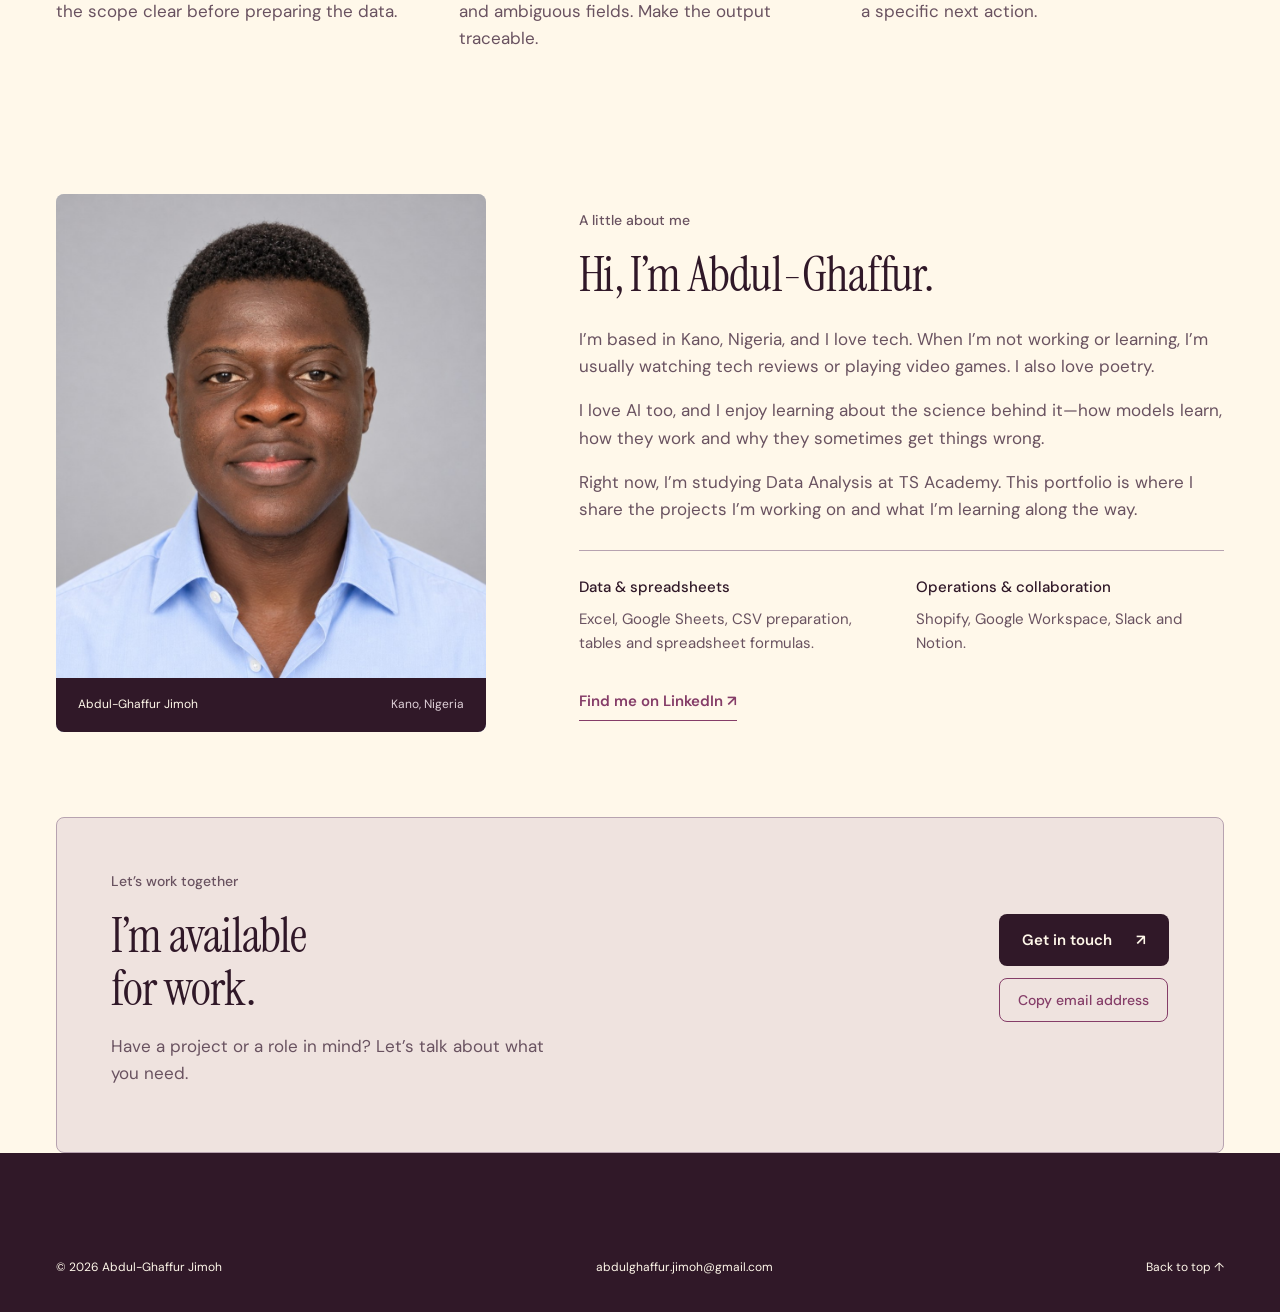
==== commit dcfa3a55: "Add catalogue quality case study and refine mobile navigation" ====
--- a/index.html
+++ b/index.html
@@ -1,11 +1,11 @@
 <!doctype html>
-<html lang="en"><head><meta charset="utf-8"><meta name="viewport" content="width=device-width,initial-scale=1"><meta name="theme-color" content="#301828"><title>Abdul-Ghaffur Jimoh | Data Analyst Portfolio</title><meta name="description" content="Explore practical data analysis by Abdul-Ghaffur Jimoh: clear business questions, useful Excel projects and findings explained in plain English."><link rel="icon" href="portfolio-mark.svg?v=3" type="image/svg+xml"><link rel="preconnect" href="https://fonts.googleapis.com"><link rel="preconnect" href="https://fonts.gstatic.com" crossorigin><link href="https://fonts.googleapis.com/css2?family=Instrument+Serif:ital@0;1&family=DM+Sans:wght@400;500;600&display=swap" rel="stylesheet"><link rel="stylesheet" href="style.css"><link rel="stylesheet" href="editorial.css?v=about-4"><script src="app.js?v=2" defer></script><link rel="canonical" href="https://abdulghaffurjimoh.github.io/"><meta name="author" content="Abdul-Ghaffur Jimoh"><meta property="og:type" content="website"><meta property="og:site_name" content="Abdul-Ghaffur Jimoh"><meta property="og:title" content="Abdul-Ghaffur Jimoh | Data Analyst Portfolio"><meta property="og:description" content="Explore practical data analysis by Abdul-Ghaffur Jimoh: clear business questions, useful Excel projects and findings explained in plain English."><meta property="og:url" content="https://abdulghaffurjimoh.github.io/"><meta property="og:image" content="https://abdulghaffurjimoh.github.io/portfolio-social.jpg"><meta property="og:image:width" content="1200"><meta property="og:image:height" content="630"><meta property="og:image:alt" content="Abdul-Ghaffur Jimoh — Data Analysis Portfolio"><meta name="twitter:card" content="summary_large_image"><meta name="twitter:title" content="Abdul-Ghaffur Jimoh | Data Analyst Portfolio"><meta name="twitter:description" content="Explore practical data analysis by Abdul-Ghaffur Jimoh: clear business questions, useful Excel projects and findings explained in plain English."><meta name="twitter:image" content="https://abdulghaffurjimoh.github.io/portfolio-social.jpg"><link rel="stylesheet" href="interactions.css?v=2"><script src="interactions.js?v=2" defer></script></head>
+<html lang="en"><head><meta charset="utf-8"><meta name="viewport" content="width=device-width,initial-scale=1"><meta name="theme-color" content="#301828"><title>Abdul-Ghaffur Jimoh | Data Analyst Portfolio</title><meta name="description" content="Explore practical data analysis by Abdul-Ghaffur Jimoh: clear business questions, useful Excel projects and findings explained in plain English."><link rel="icon" href="portfolio-mark.svg?v=3" type="image/svg+xml"><link rel="preconnect" href="https://fonts.googleapis.com"><link rel="preconnect" href="https://fonts.gstatic.com" crossorigin><link href="https://fonts.googleapis.com/css2?family=Instrument+Serif:ital@0;1&family=DM+Sans:wght@400;500;600&display=swap" rel="stylesheet"><link rel="stylesheet" href="style.css"><link rel="stylesheet" href="editorial.css?v=about-4"><script src="app.js?v=2" defer></script><link rel="canonical" href="https://abdulghaffurjimoh.github.io/"><meta name="author" content="Abdul-Ghaffur Jimoh"><meta property="og:type" content="website"><meta property="og:site_name" content="Abdul-Ghaffur Jimoh"><meta property="og:title" content="Abdul-Ghaffur Jimoh | Data Analyst Portfolio"><meta property="og:description" content="Explore practical data analysis by Abdul-Ghaffur Jimoh: clear business questions, useful Excel projects and findings explained in plain English."><meta property="og:url" content="https://abdulghaffurjimoh.github.io/"><meta property="og:image" content="https://abdulghaffurjimoh.github.io/portfolio-social.jpg"><meta property="og:image:width" content="1200"><meta property="og:image:height" content="630"><meta property="og:image:alt" content="Abdul-Ghaffur Jimoh — Data Analysis Portfolio"><meta name="twitter:card" content="summary_large_image"><meta name="twitter:title" content="Abdul-Ghaffur Jimoh | Data Analyst Portfolio"><meta name="twitter:description" content="Explore practical data analysis by Abdul-Ghaffur Jimoh: clear business questions, useful Excel projects and findings explained in plain English."><meta name="twitter:image" content="https://abdulghaffurjimoh.github.io/portfolio-social.jpg"><link rel="stylesheet" href="interactions.css?v=3"><script src="interactions.js?v=3" defer></script><link rel="stylesheet" href="catalogue.css?v=1"></head>
 <body class="home-page"><a class="skip" href="#main">Skip to content</a><header class="site-header wrap"><a class="brand" href="index.html" aria-label="Abdul-Ghaffur Jimoh home"><span class="mark">aj<span>.</span></span><span>Abdul-Ghaffur<br><b>Jimoh</b></span></a><button class="menu-toggle" type="button" aria-expanded="false" aria-controls="primary-navigation"><span class="menu-label">Menu</span><span class="menu-icon" aria-hidden="true"></span></button><nav id="primary-navigation" aria-label="Main navigation"><a href="#work">Work</a><a href="#approach">Approach</a><a href="#about">About</a><a class="menu-contact" href="mailto:abdulghaffur.jimoh@gmail.com">Get in touch <span aria-hidden="true">↗</span></a></nav><a class="nav-contact" href="mailto:abdulghaffur.jimoh@gmail.com">Let’s talk <span aria-hidden="true">↗</span></a></header>
 <main id="main"><section class="hero wrap"><div class="hero-copy"><div class="availability"><span></span>Available for work</div><h1>Behind the numbers,<br><em>a clearer picture.</em></h1><p>I’m Abdul-Ghaffur. I organise spreadsheet data, check the details and turn the results into clear reports that help teams decide what to do next.</p><div class="hero-actions"><a class="button primary" href="#work">Explore my projects <span aria-hidden="true">↓</span></a><a class="text-link" href="#about">A little about me</a></div><div class="hero-foot"><span>Kano, Nigeria</span></div></div>
 <div class="exhibit"><div class="exhibit-top"><span class="exhibit-title"><span class="tiny-grid" aria-hidden="true">▦</span> A closer look at retail</span><span class="live-label">Real dataset</span></div><div class="exhibit-content"><div class="exhibit-number"><span>Recorded sales</span><strong id="sales-value">£10.64m</strong><span class="exhibit-period">Dec 2010 – Dec 2011</span></div><div class="chart-heading"><span>Monthly sales</span><span class="legend-dot">GBP</span></div><div class="chart-container" id="retail-chart" role="img" aria-label="Monthly sales trend: November 2011 was the highest complete month"></div><div class="chart-months"><span>Dec ’10</span><span>Jun ’11</span><span>Dec ’11*</span></div><div class="market-control" role="group" aria-label="Choose market"><button class="active" type="button" data-market="All" aria-pressed="true">All markets</button><button type="button" data-market="United Kingdom" aria-pressed="false">United Kingdom</button><button type="button" data-market="Germany" aria-pressed="false">Germany</button></div><p class="chart-note">*December 2011 is partial. A smaller total doesn’t mean demand fell.</p></div><div class="exhibit-bottom"><span>541,909 source records</span><a href="retail-case-study.html">See the analysis <span aria-hidden="true">↗</span></a></div></div></section>
 <div class="intro-band wrap"><p>Careful with the details.<br><b>Curious about what they mean.</b></p><div><span>Excel & Google Sheets</span><span>Data quality</span><span>Ecommerce operations</span></div></div>
-<section id="work" class="work-section"><div class="wrap"><div class="section-heading"><h2>Selected work</h2><span>A real dataset. A practical business question.</span></div><article class="featured-project"><div class="project-copy"><span class="project-type">Ecommerce analytics / Portfolio case study</span><h3>Which products drove sales,<br>and which credits need review?</h3><p>A review of 541,909 retail records identifies the leading product by net sales value and flags large credits for investigation. One transaction accounts for 82.1% of December’s credit value.</p><ul class="project-deliverables"><li>Sales dashboard by month and market</li><li>25 high-value credits prioritised for review</li><li>Documented checks and source references</li></ul><dl class="project-facts"><div><dt>Source records</dt><dd>541,909</dd></div><div><dt>Markets</dt><dd>38</dd></div><div><dt>Excel sheets</dt><dd>10</dd></div></dl><div class="project-tags"><span>Excel</span><span>Data cleaning</span><span>Business analysis</span></div><a class="case-link" href="retail-case-study.html">View case study <span aria-hidden="true">↗</span></a></div><a class="project-art" href="retail-case-study.html" aria-label="Explore the ecommerce analysis case study"><div class="project-art-top"><span>Online retail performance</span><span aria-hidden="true">↗</span></div><div class="project-preview"><div class="sales-preview" role="img" aria-label="Sales in the last three complete months: September 2011 £1.06 million; October £1.15 million; November £1.50 million, the highest complete month."><p>Sales in the last three complete months</p><div class="preview-row"><span>Sep 2011</span><strong>£1.06m</strong><i style="--bar:70.2%"></i></div><div class="preview-row"><span>Oct 2011</span><strong>£1.15m</strong><i style="--bar:76.6%"></i></div><div class="preview-row highlight"><span>Nov 2011 · highest</span><strong>£1.50m</strong><i style="--bar:100%"></i></div><small>Recorded sales · GBP · UCI Online Retail</small></div></div><div class="project-art-caption"><span>From source data to a usable view.</span><span>View project</span></div></a></article></div></section>
-<section id="approach" class="approach wrap"><div class="section-heading"><h2>From transaction records<br>to a useful report.</h2><p>The retail project follows a clear process: define the question, check the source and give the business a practical next step.</p></div><div class="approach-grid"><article><span class="step">1 / Understand</span><h3>Define the question.</h3><p>Where did sales come from, and which large credits should the business check? Start by understanding what each row represents.</p></article><article><span class="step">2 / Check</span><h3>Make the totals agree.</h3><p>Account for all 541,909 source records. Keep excluded rows and invoice references so someone else can check the work.</p></article><article><span class="step">3 / Explain</span><h3>Give the team a next step.</h3><p>Deliver a sales dashboard and a review of the 25 largest credits, with possible sale matches and questions to resolve.</p></article></div></section>
+<section id="work" class="work-section"><div class="wrap"><div class="section-heading"><h2>Selected work</h2><span>Real datasets. Practical business questions.</span></div><article class="featured-project"><div class="project-copy"><span class="project-type">Ecommerce analytics / Portfolio case study</span><h3>Which products drove sales,<br>and which credits need review?</h3><p>A review of 541,909 retail records identifies the leading product by net sales value and flags large credits for investigation. One transaction accounts for 82.1% of December’s credit value.</p><ul class="project-deliverables"><li>Sales dashboard by month and market</li><li>25 high-value credits prioritised for review</li><li>Documented checks and source references</li></ul><dl class="project-facts"><div><dt>Source records</dt><dd>541,909</dd></div><div><dt>Markets</dt><dd>38</dd></div><div><dt>Excel sheets</dt><dd>10</dd></div></dl><div class="project-tags"><span>Excel</span><span>Data cleaning</span><span>Business analysis</span></div><a class="case-link" href="retail-case-study.html">View case study <span aria-hidden="true">↗</span></a></div><a class="project-art" href="retail-case-study.html" aria-label="Explore the ecommerce analysis case study"><div class="project-art-top"><span>Online retail performance</span><span aria-hidden="true">↗</span></div><div class="project-preview"><div class="sales-preview" role="img" aria-label="Sales in the last three complete months: September 2011 £1.06 million; October £1.15 million; November £1.50 million, the highest complete month."><p>Sales in the last three complete months</p><div class="preview-row"><span>Sep 2011</span><strong>£1.06m</strong><i style="--bar:70.2%"></i></div><div class="preview-row"><span>Oct 2011</span><strong>£1.15m</strong><i style="--bar:76.6%"></i></div><div class="preview-row highlight"><span>Nov 2011 · highest</span><strong>£1.50m</strong><i style="--bar:100%"></i></div><small>Recorded sales · GBP · UCI Online Retail</small></div></div><div class="project-art-caption"><span>From source data to a usable view.</span><span>View project</span></div></a></article><article class="featured-project catalogue-feature"><div class="project-copy"><span class="project-type">Product data quality / Portfolio case study</span><h3>What needs checking<br>before a catalogue handover?</h3><p>52 of 100 real product records need source verification. The review separates safe formatting changes from missing or ambiguous information.</p><ul class="project-deliverables"><li>Standardised catalogue with traceable source rows</li><li>Issue queue with a next action for each gap</li><li>Original values and a field change log</li></ul><dl class="project-facts"><div><dt>Product records</dt><dd>100</dd></div><div><dt>Need review</dt><dd>52</dd></div><div><dt>Labels standardised</dt><dd>35</dd></div></dl><div class="project-tags"><span>Catalogue preparation</span><span>Data quality</span><span>Excel</span></div><a class="case-link" href="catalogue-case-study.html">View case study <span aria-hidden="true">↗</span></a></div><a class="project-art" href="catalogue-case-study.html" aria-label="Explore the product catalogue review"><div class="project-art-top"><span>Product catalogue review</span><span aria-hidden="true">↗</span></div><div class="project-preview catalogue-preview"><h4>Where the source needs checking</h4><div class="quality-chart" role="img" aria-label="Products with each issue, out of 100: 38 missing pack size; 32 missing category; 7 pack sizes need review; 5 missing names; 4 missing brands."><div class="quality-bar"><div><span>Missing pack size</span><strong>38<small> / 100</small></strong></div><div class="bar-track"><span style="width:38%"></span></div></div><div class="quality-bar"><div><span>Missing category</span><strong>32<small> / 100</small></strong></div><div class="bar-track"><span style="width:32%"></span></div></div><div class="quality-bar"><div><span>Pack size needs review</span><strong>7<small> / 100</small></strong></div><div class="bar-track"><span style="width:7%"></span></div></div><div class="quality-bar"><div><span>Missing name</span><strong>5<small> / 100</small></strong></div><div class="bar-track"><span style="width:5%"></span></div></div><div class="quality-bar"><div><span>Missing brand</span><strong>4<small> / 100</small></strong></div><div class="bar-track"><span style="width:4%"></span></div></div></div><p>Counts overlap: a product can have several gaps.</p></div><div class="project-art-caption"><span>Safe changes. Clear questions.</span><span>View project</span></div></a></article></div></section>
+<section id="approach" class="approach wrap"><div class="section-heading"><h2>From source data<br>to a useful handover.</h2><p>Both projects follow a clear process: understand the task, check the source and give the team a practical next step.</p></div><div class="approach-grid"><article><span class="step">1 / Understand</span><h3>Define the question.</h3><p>Start with what the team needs to decide and what each source row represents. Keep the scope clear before preparing the data.</p></article><article><span class="step">2 / Check</span><h3>Make the totals agree.</h3><p>Preserve source records and define clear rules for missing values, duplicate records and ambiguous fields. Make the output traceable.</p></article><article><span class="step">3 / Explain</span><h3>Give the team a next step.</h3><p>Provide a usable report or catalogue, alongside the records that need review and a specific next action.</p></article></div></section>
 <section id="about" class="about-section wrap"><figure class="about-art portrait"><img src="abdul-ghaffur-jimoh.jpg" width="1254" height="1254" alt="Abdul-Ghaffur Jimoh wearing a light blue shirt" loading="lazy"><figcaption>Abdul-Ghaffur Jimoh<span>Kano, Nigeria</span></figcaption></figure><div class="about-copy"><span class="section-label">A little about me</span><h2>Hi, I’m Abdul-Ghaffur.</h2><p>I’m based in Kano, Nigeria, and I love tech. When I’m not working or learning, I’m usually watching tech reviews or playing video games. I also love poetry.</p><p>I love AI too, and I enjoy learning about the science behind it—how models learn, how they work and why they sometimes get things wrong.</p><p>Right now, I’m studying Data Analysis at TS Academy. This portfolio is where I share the projects I’m working on and what I’m learning along the way.</p><div class="tool-list"><div><h3>Data & spreadsheets</h3><p>Excel, Google Sheets, CSV preparation, tables and spreadsheet formulas.</p></div><div><h3>Operations & collaboration</h3><p>Shopify, Google Workspace, Slack and Notion.</p></div></div><a class="text-link" href="https://www.linkedin.com/in/lexceez/" target="_blank" rel="noopener noreferrer">Find me on LinkedIn <span aria-hidden="true">↗</span></a></div></section>
 <section class="contact-section wrap" id="contact"><div><span class="section-label">Let’s work together</span><h2>I’m available<br>for work.</h2><p>Have a project or a role in mind? Let’s talk about what you need.</p></div><a class="button primary" href="mailto:abdulghaffur.jimoh@gmail.com">Get in touch <span aria-hidden="true">↗</span></a></section></main>
 <footer class="site-footer wrap"><span>© <span data-year>2026</span> Abdul-Ghaffur Jimoh</span><a href="mailto:abdulghaffur.jimoh@gmail.com">abdulghaffur.jimoh@gmail.com</a><a href="#main">Back to top ↑</a></footer></body></html>
--- a/interactions.css
+++ b/interactions.css
@@ -74,10 +74,15 @@
 @media(max-width:760px){
   .site-header{height:auto;min-height:90px;flex-wrap:wrap;padding-block:18px;gap:0 12px}
   .site-header .brand{margin-right:auto}
-  .site-header nav{display:flex;order:3;flex-basis:100%;flex-direction:column;gap:0;font-size:17px;margin-top:16px;border-top:1px solid var(--mauve)}
-  .site-header nav a{min-height:50px;display:flex;align-items:center;padding:12px 4px;border-bottom:1px solid #b7a3b045}
+  .site-header nav{display:flex;order:3;flex-basis:100%;flex-direction:column;gap:4px;font-size:18px;margin-top:18px;padding:10px;border:1px solid #b7a3b04d;border-radius:8px;background:#f4eae2}
+  .home-page .site-header nav{background:#3b2233;border-color:#b7a3b03b}
+  .site-header nav a{min-height:56px;display:flex;align-items:center;justify-content:space-between;padding:13px 16px;border:0;border-radius:5px;font-weight:500;line-height:1.4;transition:background .18s,color .18s}
+  .site-header nav a:not(.menu-contact):before{content:'';order:2;width:7px;height:7px;border-top:1px solid currentColor;border-right:1px solid currentColor;transform:rotate(45deg);opacity:.55;margin-right:3px}
+  .site-header nav a:hover,.site-header nav a[aria-current]{background:#853d6812;color:var(--cherry)}
+  .home-page .site-header nav a:hover,.home-page .site-header nav a[aria-current]{background:#fff8ea0c;color:var(--oat)}
   .site-header nav a:after{display:none}
-  .site-header nav .menu-contact{display:flex;justify-content:space-between}
+  .site-header nav .menu-contact{display:flex;justify-content:space-between;font-size:14px;min-height:46px;margin-top:8px;border:1px solid #853d6855;background:var(--oat);color:var(--cherry)}
+  .home-page .site-header nav .menu-contact{border-color:#b7a3b05c;background:#fff8ea0a;color:var(--oat)}
   .site-header>.nav-contact{display:none}
   .navigation-ready .menu-toggle{display:inline-flex}
   .navigation-ready nav{display:none}
@@ -104,5 +109,6 @@
   .case-nav>a{min-height:44px;display:flex;align-items:center}
   .site-footer{align-items:flex-start;overflow-wrap:anywhere}
 }
+@media(max-width:480px){.site-header .brand>span:last-child{display:none}.site-header .brand{gap:0}.site-header .mark{width:46px;height:46px}.site-header{min-height:86px}}
 @keyframes nav-enter{from{opacity:0;transform:translateY(-5px)}to{opacity:1;transform:translateY(0)}}
 @media(prefers-reduced-motion:reduce){*,*:before,*:after{scroll-behavior:auto!important;transition:none!important;animation:none!important}.project-art:hover .project-preview img{transform:none}.button:hover span,.nav-contact:hover span,.case-link:hover span,.text-link:hover span,.project-art:hover .project-art-top>span:last-child{transform:none}}
--- a/catalogue.css
+++ b/catalogue.css
@@ -0,0 +1,100 @@
+/* Product data evidence uses the portfolio's existing editorial system. */
+.catalogue-feature{margin-top:32px}
+.catalogue-preview{padding:26px}
+.catalogue-preview h4{font:400 29px/1.2 'Instrument Serif',Georgia,serif;margin:0 0 26px;color:var(--cherry)}
+.catalogue-preview>p{font-size:13px;color:var(--muted);margin:22px 0 0}
+.quality-bar{margin:20px 0}
+.quality-bar>div:first-child{display:flex;justify-content:space-between;align-items:baseline;gap:20px;font-size:15px;line-height:1.45}
+.quality-bar strong{font-weight:600;font-variant-numeric:tabular-nums;white-space:nowrap}
+.quality-bar strong small{font-size:13px;font-weight:400;color:var(--muted)}
+.bar-track{height:12px;background:#e7dce1;margin-top:10px;border-radius:0 3px 3px 0;overflow:hidden}
+.bar-track>span{display:block;height:100%;background:var(--mulberry)}
+.catalogue-hero{display:grid;grid-template-columns:minmax(0,1.5fr) minmax(0,1fr);gap:7%;padding-block:36px 64px;align-items:center}
+.catalogue-intro>.project-type{color:var(--muted);font-size:14px;margin:24px 0 18px}
+.catalogue-intro h1{font:400 clamp(54px,5.5vw,84px)/1.04 'Instrument Serif',Georgia,serif;letter-spacing:-1.8px;margin:0 0 28px;max-width:850px;text-wrap:balance}
+.catalogue-deck{font-size:19px;line-height:1.65;max-width:58ch;color:var(--muted);margin-bottom:30px}
+.catalogue-deck>strong{font-weight:500;color:var(--cherry)}
+.catalogue-tools{font-size:13px;color:var(--muted);margin-top:18px}
+.catalogue-verdict{border:1px solid var(--mauve);border-radius:8px;background:#f0e5e5;padding:30px;min-width:0}
+.verdict-main{margin:32px 0}
+.verdict-main>strong{font-size:76px;font-weight:500;letter-spacing:-3px;line-height:1}
+.verdict-main>strong>span{font-size:26px;letter-spacing:-.5px;color:var(--muted)}
+.verdict-main>p{font-size:18px;margin:14px 0 0}
+.split-track{height:12px;display:flex;gap:3px}
+.split-track>span:first-child{width:52%;background:var(--mulberry)}
+.split-track>span:last-child{width:48%;background:var(--mauve)}
+.split-labels{display:flex;justify-content:space-between;gap:24px;font-size:13px;margin-top:12px}
+.split-labels p{margin:0}.split-labels strong{display:block;font-size:18px;font-weight:600}
+.verdict-note{font-size:14px;line-height:1.6;border-top:1px solid #b7a3b070;margin:24px 0 0;padding-top:20px;color:var(--muted)}
+.catalogue-context{display:grid;grid-template-columns:repeat(4,minmax(0,1fr));gap:24px;margin-block:0;padding:24px 0;border-block:1px solid var(--mauve)}
+.catalogue-context dt{font-size:13px;color:var(--muted)}
+.catalogue-context dd{margin:6px 0 0;font-size:15px;line-height:1.5}
+.catalogue-page h2{font:400 48px/1.1 'Instrument Serif',Georgia,serif;letter-spacing:-.6px;margin:0 0 26px;text-wrap:balance}
+.catalogue-page h3{font:400 29px/1.2 'Instrument Serif',Georgia,serif;margin:0 0 22px}
+.catalogue-evidence{display:grid;grid-template-columns:1fr 1fr;gap:9%;padding-block:84px}
+.catalogue-evidence h2{margin-top:16px}.catalogue-evidence p{font-size:18px;line-height:1.65;color:var(--muted);max-width:58ch}
+.catalogue-evidence .evidence-note{font-size:14px;margin-top:24px}
+.quality-evidence{padding:30px;background:#f1e8e0;border-radius:8px;align-self:start}
+.quality-evidence .quality-bar{margin:24px 0}
+.catalogue-decisions{padding-block:0 70px}
+.catalogue-page .section-heading{align-items:flex-start;gap:40px;margin-bottom:28px}
+.catalogue-page .section-heading h2{margin:0}
+.catalogue-page .section-heading>p{font-size:17px;line-height:1.65;margin:0;max-width:42ch}
+.decision-list{border-top:1px solid var(--mauve)}
+.decision-example{border-bottom:1px solid var(--mauve);padding:0}
+.decision-example summary{display:flex;align-items:center;justify-content:space-between;gap:20px;min-height:86px;padding:22px 0;list-style:none;font-size:21px;font-weight:500;line-height:1.4}
+.decision-example summary::-webkit-details-marker{display:none}
+.decision-example summary:after{content:'+';font-size:25px;font-weight:400;flex:none;width:22px;text-align:center;order:3}
+.decision-example[open] summary:after{content:'−'}
+.decision-tag{font-size:13px;font-weight:400;color:var(--muted);margin-left:auto}
+.decision-body{padding:0 40px 28px 0;max-width:850px}
+.decision-body p{font-size:17px;color:var(--muted);line-height:1.65}
+.decision-body .example-product{font-size:13px;color:var(--mulberry);margin:0 0 22px}
+.before-after{display:grid;grid-template-columns:1fr 1fr;gap:24px;background:#f0e6e0;border-radius:8px;padding:24px}
+.before-after span{display:block;font-size:13px;color:var(--muted);margin-bottom:12px}
+.before-after strong{font-size:22px;font-weight:500;font-variant-numeric:tabular-nums;overflow-wrap:anywhere}
+.decision-body a{font-size:14px;color:var(--mulberry);text-decoration:underline;text-underline-offset:5px;min-height:44px;display:inline-flex;align-items:center;gap:10px}
+.catalogue-records{padding-block:40px 80px;border-top:1px solid var(--mauve)}
+.record-toolbar{display:flex;justify-content:space-between;align-items:flex-end;gap:30px;padding:24px;background:#f0e6e0;border-radius:8px}
+.record-toolbar[hidden]{display:none}
+.record-search{flex:1;max-width:440px}.record-search label{display:block;font-size:14px;font-weight:500;margin-bottom:10px}
+.record-search input{width:100%;min-height:48px;padding:12px 14px;border:1px solid var(--mauve);border-radius:5px;background:var(--oat);color:var(--cherry);font:400 16px var(--font)}
+.record-search input:focus-visible{outline:3px solid var(--mulberry);outline-offset:3px}
+.record-filters{display:flex;gap:6px;flex-wrap:wrap}
+.record-filters button,.records-more{font:500 14px var(--font);border:1px solid var(--mauve);border-radius:5px;background:transparent;color:var(--cherry);padding:12px 14px;min-height:46px;cursor:pointer}
+.record-filters button[aria-pressed=true]{background:var(--cherry);color:var(--oat);border-color:var(--cherry)}
+.record-filters button:hover:not([aria-pressed=true]),.records-more:hover{background:#e5d4de}
+.record-count{font-size:14px;color:var(--muted);margin:22px 0 12px;min-height:22px}
+.catalogue-record{display:grid;grid-template-columns:minmax(0,1.2fr) minmax(0,.8fr) minmax(0,1.3fr);gap:24px;padding:24px 0;border-top:1px solid #b7a3b070}
+.catalogue-record h3{font:500 17px/1.5 var(--font);margin:0 0 6px;overflow-wrap:anywhere}
+.record-code{font-size:13px;color:var(--muted);font-variant-numeric:tabular-nums;display:block}
+.record-brand{font-size:14px;color:var(--muted);margin:8px 0 0}
+.record-status{display:inline-block;font-size:12px;padding:5px 9px;border-radius:4px;background:#e6d4df;color:var(--cherry);font-weight:500;margin-bottom:10px}
+.record-status.pass{background:#e9e5d8}
+.record-pack{font-size:15px;margin:0;overflow-wrap:anywhere}.record-pack>span{color:var(--muted);display:block;font-size:13px;margin-bottom:4px}
+.record-action p{font-size:14px;line-height:1.65;color:var(--muted);margin:0 0 8px;overflow-wrap:anywhere}
+.record-action a{font-size:13px;min-height:44px;display:inline-flex;align-items:center;color:var(--mulberry);text-decoration:underline;text-underline-offset:4px}
+.records-more{display:block;margin:20px auto 0;min-width:220px}.records-more[hidden]{display:none}
+.no-records{padding:30px;border:1px solid var(--mauve);border-radius:8px;color:var(--muted)}
+.catalogue-method{padding-block:60px 80px;border-top:1px solid var(--mauve)}
+.method-grid{display:grid;grid-template-columns:1fr 1fr;gap:36px 70px;margin-top:40px}
+.method-grid article{border-top:1px solid #b7a3b070;padding-top:24px}.method-grid h3{margin-bottom:14px}
+.method-grid p{font-size:17px;line-height:1.65;color:var(--muted);margin:0;max-width:58ch}
+.catalogue-downloads{padding:44px;background:#f0e5e5;border:1px solid var(--mauve);border-radius:8px}
+.catalogue-downloads h2{margin-top:18px}.catalogue-downloads>p{font-size:18px;line-height:1.65;max-width:70ch;color:var(--muted)}
+.download-grid{display:grid;grid-template-columns:repeat(3,minmax(0,1fr));gap:16px;margin-block:32px}
+.download-grid a{position:relative;display:flex;flex-direction:column;gap:12px;padding:24px 48px 24px 22px;border:1px solid var(--mauve);background:var(--oat);border-radius:6px;transition:border-color .2s,background .2s;min-height:146px}
+.download-grid a:hover{background:#fffdf5;border-color:var(--mulberry)}
+.download-grid span{font-size:17px;font-weight:500;text-decoration:underline;text-underline-offset:5px}
+.download-grid small{font-size:13px;line-height:1.6;color:var(--muted)}
+.download-grid b{position:absolute;right:20px;top:24px;font-weight:400}
+.catalogue-limits{border-top:1px solid #b7a3b080;padding-top:26px;margin-top:28px}
+.catalogue-limits h3{font:500 17px/1.5 var(--font);margin-bottom:12px}
+.catalogue-limits p{font-size:16px;line-height:1.65;max-width:80ch;color:var(--muted);margin:0}
+.catalogue-downloads .source-credit{font-size:13px;margin-top:28px;max-width:95ch}
+.catalogue-downloads .source-credit a{color:var(--mulberry);text-decoration:underline;text-underline-offset:3px}
+.catalogue-next{display:flex;justify-content:space-between;align-items:center;gap:40px;padding-block:75px}
+.catalogue-next h2{margin-top:16px}.catalogue-next p{font-size:17px;color:var(--muted);max-width:55ch;line-height:1.65}
+@media(max-width:1050px){.catalogue-hero{gap:5%;grid-template-columns:1.3fr 1fr}.catalogue-intro h1{font-size:64px}.catalogue-verdict{padding:24px}.record-toolbar{flex-direction:column;align-items:stretch;gap:20px}.record-search{max-width:none}.download-grid{grid-template-columns:1fr}.download-grid a{min-height:0}.catalogue-context{grid-template-columns:1fr 1fr}.catalogue-page .section-heading{flex-direction:column;gap:16px}.catalogue-page .section-heading>p{max-width:65ch}}
+@media(max-width:760px){.catalogue-hero{grid-template-columns:1fr;gap:32px;padding-block:20px 40px}.catalogue-intro h1{font-size:clamp(43px,10.8vw,62px);letter-spacing:-1px}.catalogue-intro>.project-type{font-size:13px;margin-top:20px}.catalogue-deck{font-size:18px}.catalogue-tools{font-size:13px}.catalogue-hero .button{white-space:normal;text-align:left}.catalogue-verdict{padding:26px}.verdict-main{margin-block:28px}.verdict-main>strong{font-size:68px}.catalogue-context{gap:24px 16px;padding-block:24px}.catalogue-context dd{font-size:14px}.catalogue-page h2{font-size:40px}.catalogue-evidence{grid-template-columns:1fr;gap:28px;padding-block:52px}.quality-evidence{padding:24px}.catalogue-decisions{padding-bottom:50px}.decision-example summary{flex-wrap:wrap;gap:10px;font-size:18px;min-height:94px;padding:20px 0}.decision-example summary>span:first-child{flex:1;min-width:75%}.decision-tag{order:4;flex-basis:100%;margin-left:0}.decision-body{padding-right:0}.before-after{gap:20px;padding:20px}.before-after strong{font-size:19px}.decision-body p{font-size:17px}.catalogue-records{padding-block:35px 50px}.record-toolbar{padding:20px}.record-filters{display:grid;grid-template-columns:1fr;gap:8px}.record-filters button{text-align:left;min-height:46px}.catalogue-record{grid-template-columns:1fr;gap:16px;padding-block:24px}.record-action a{font-size:14px}.record-pack>span{display:inline;margin-right:8px}.record-status{font-size:13px}.record-toolbar input{font-size:16px}.catalogue-method{padding-block:40px 50px}.method-grid{grid-template-columns:1fr;gap:28px;margin-top:26px}.catalogue-downloads{padding:28px 22px}.catalogue-downloads>p{font-size:18px}.download-grid a{padding:22px 48px 22px 20px}.catalogue-next{flex-direction:column;align-items:flex-start;padding-block:50px}.catalogue-feature{margin-top:24px}.catalogue-preview{padding:22px 18px}.quality-bar>div:first-child{font-size:14px;gap:12px}.quality-bar strong small{font-size:12px}}
+@media(max-width:360px){.before-after{grid-template-columns:1fr}.catalogue-context{grid-template-columns:1fr}.catalogue-intro h1{font-size:43px}.catalogue-verdict{padding:22px}.split-labels{gap:14px}}
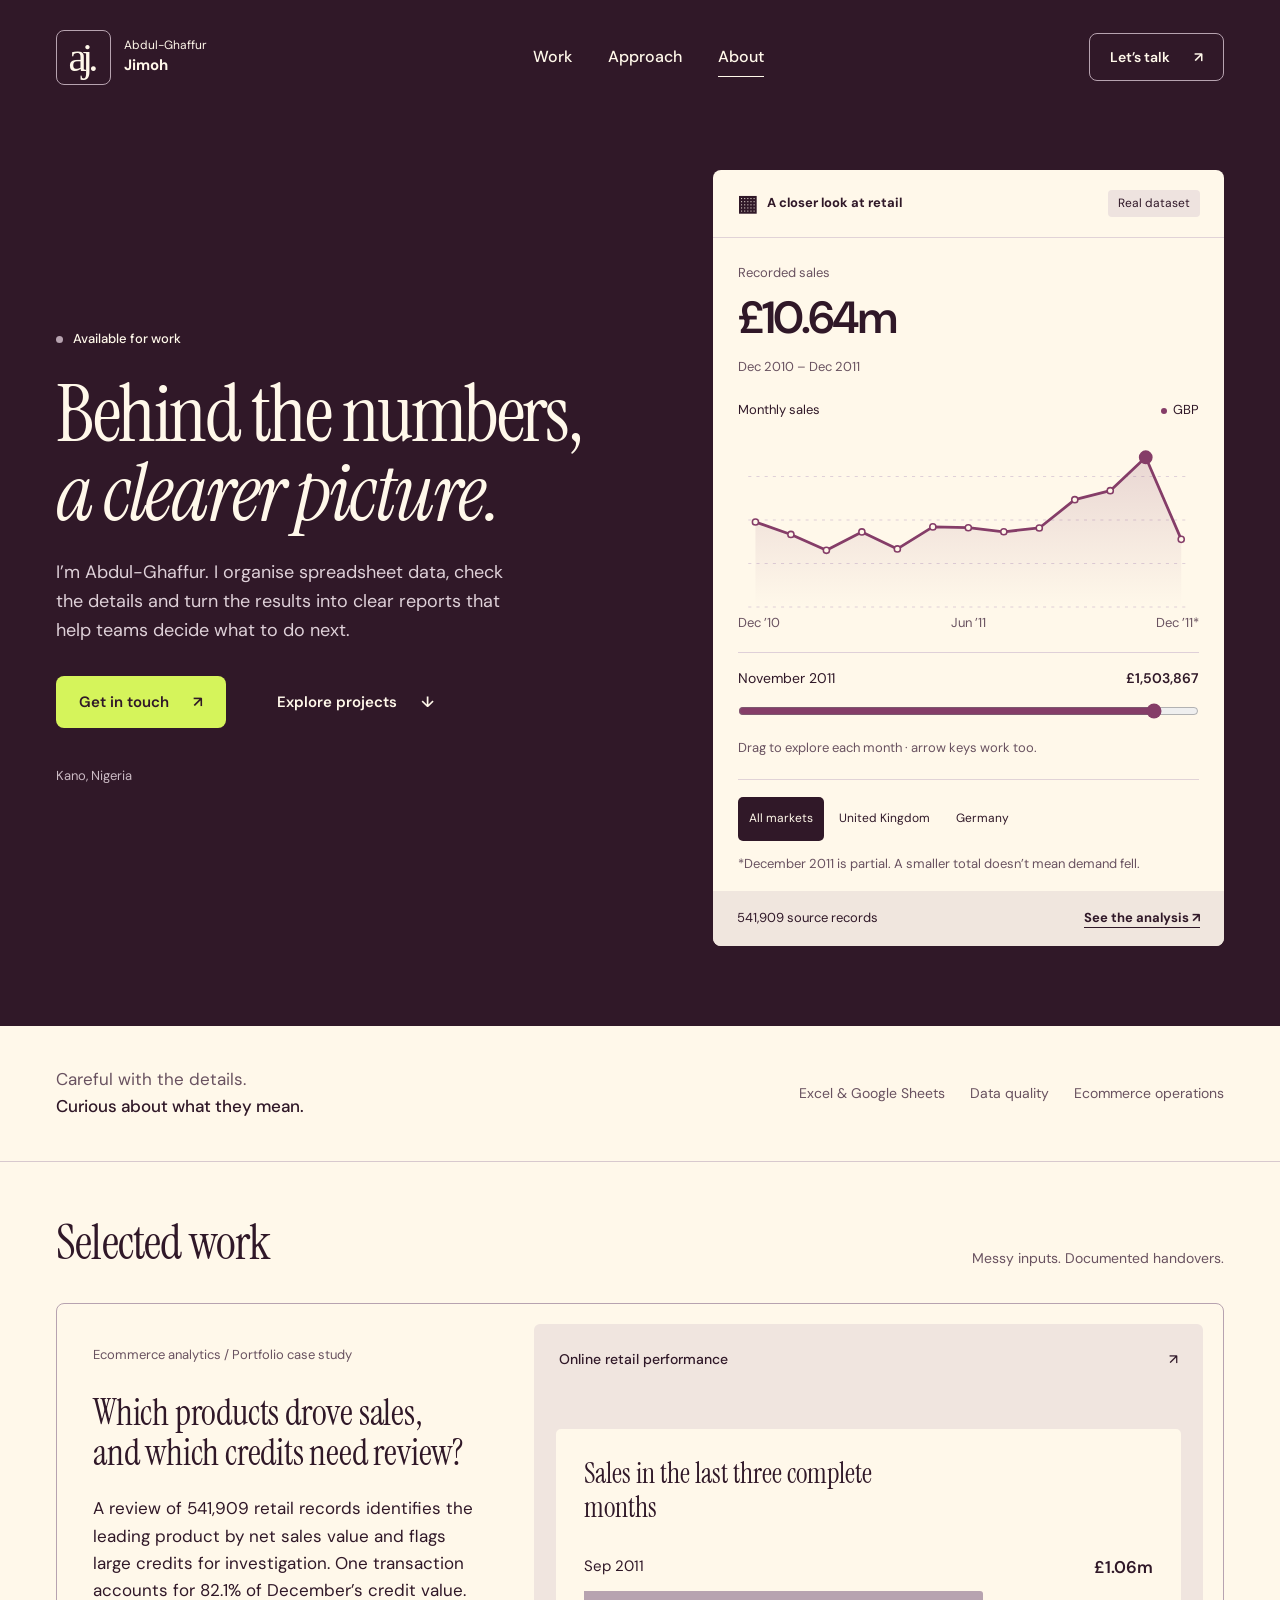
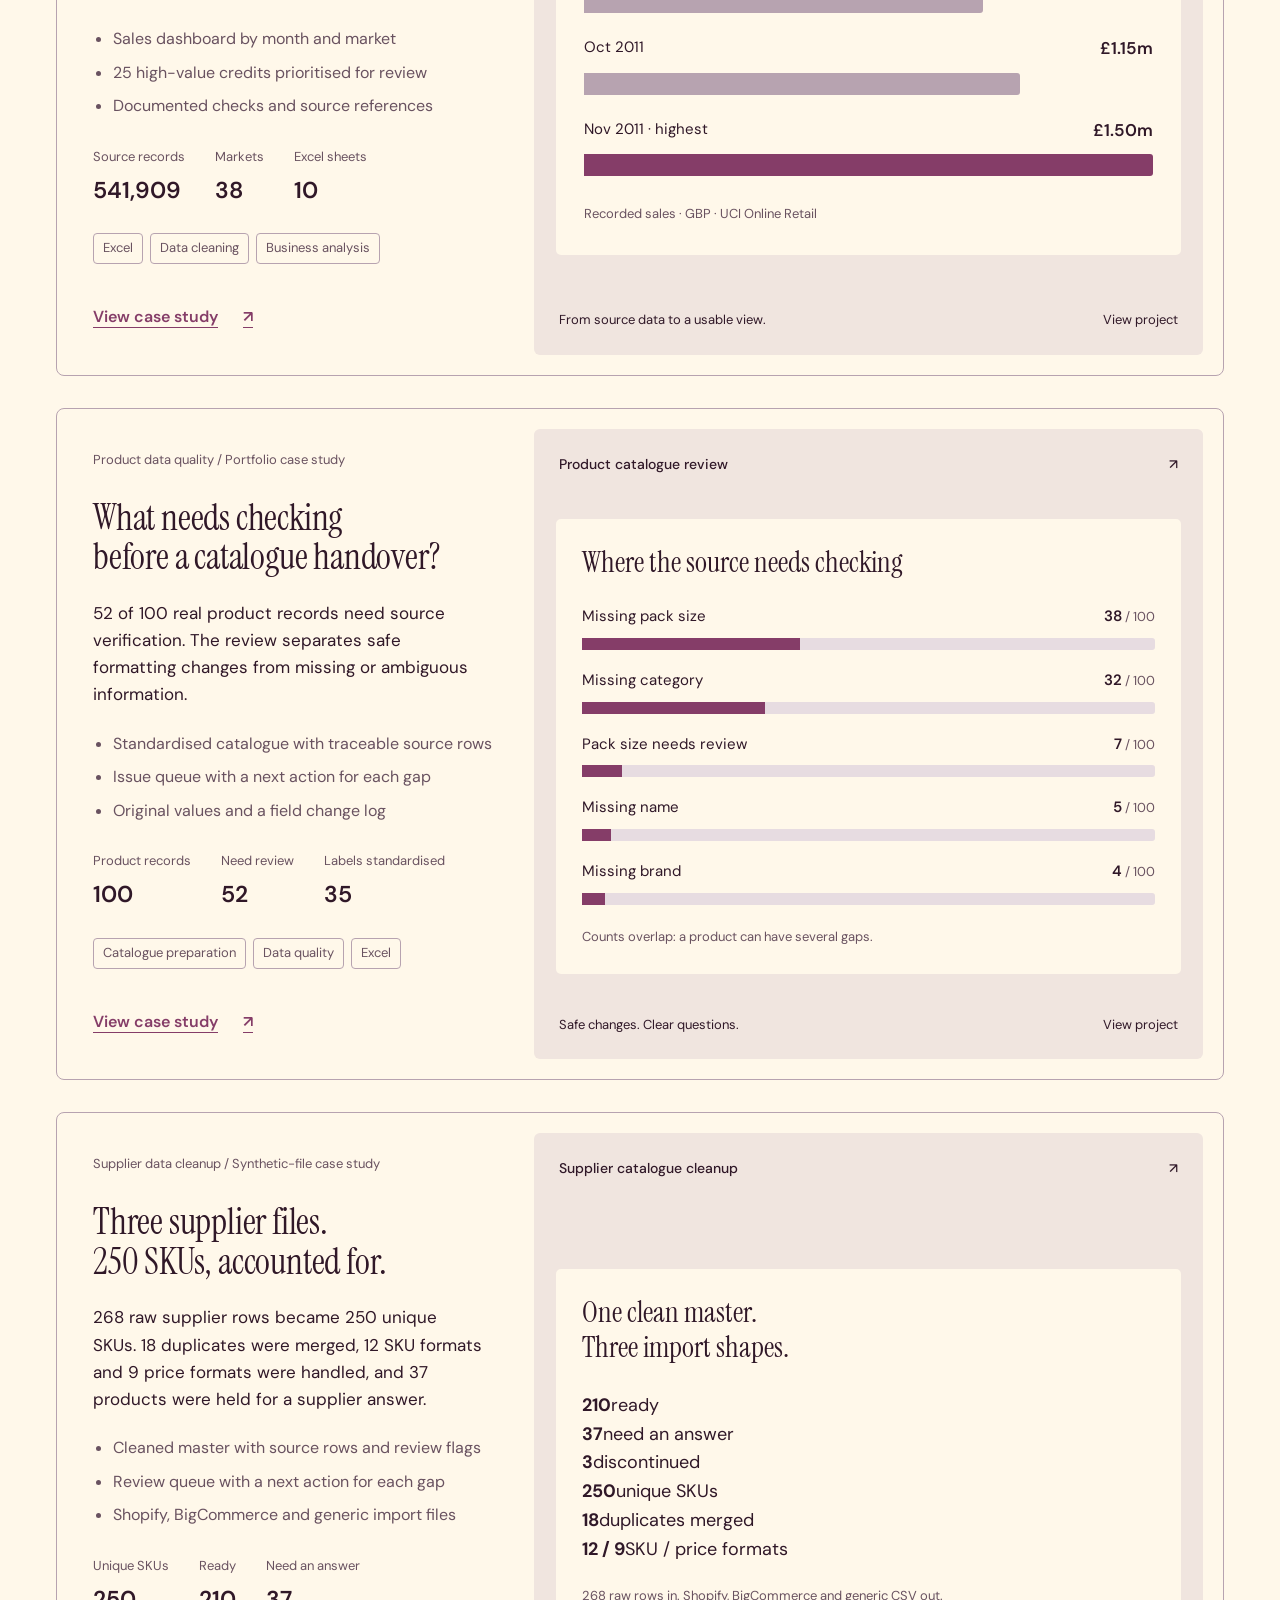
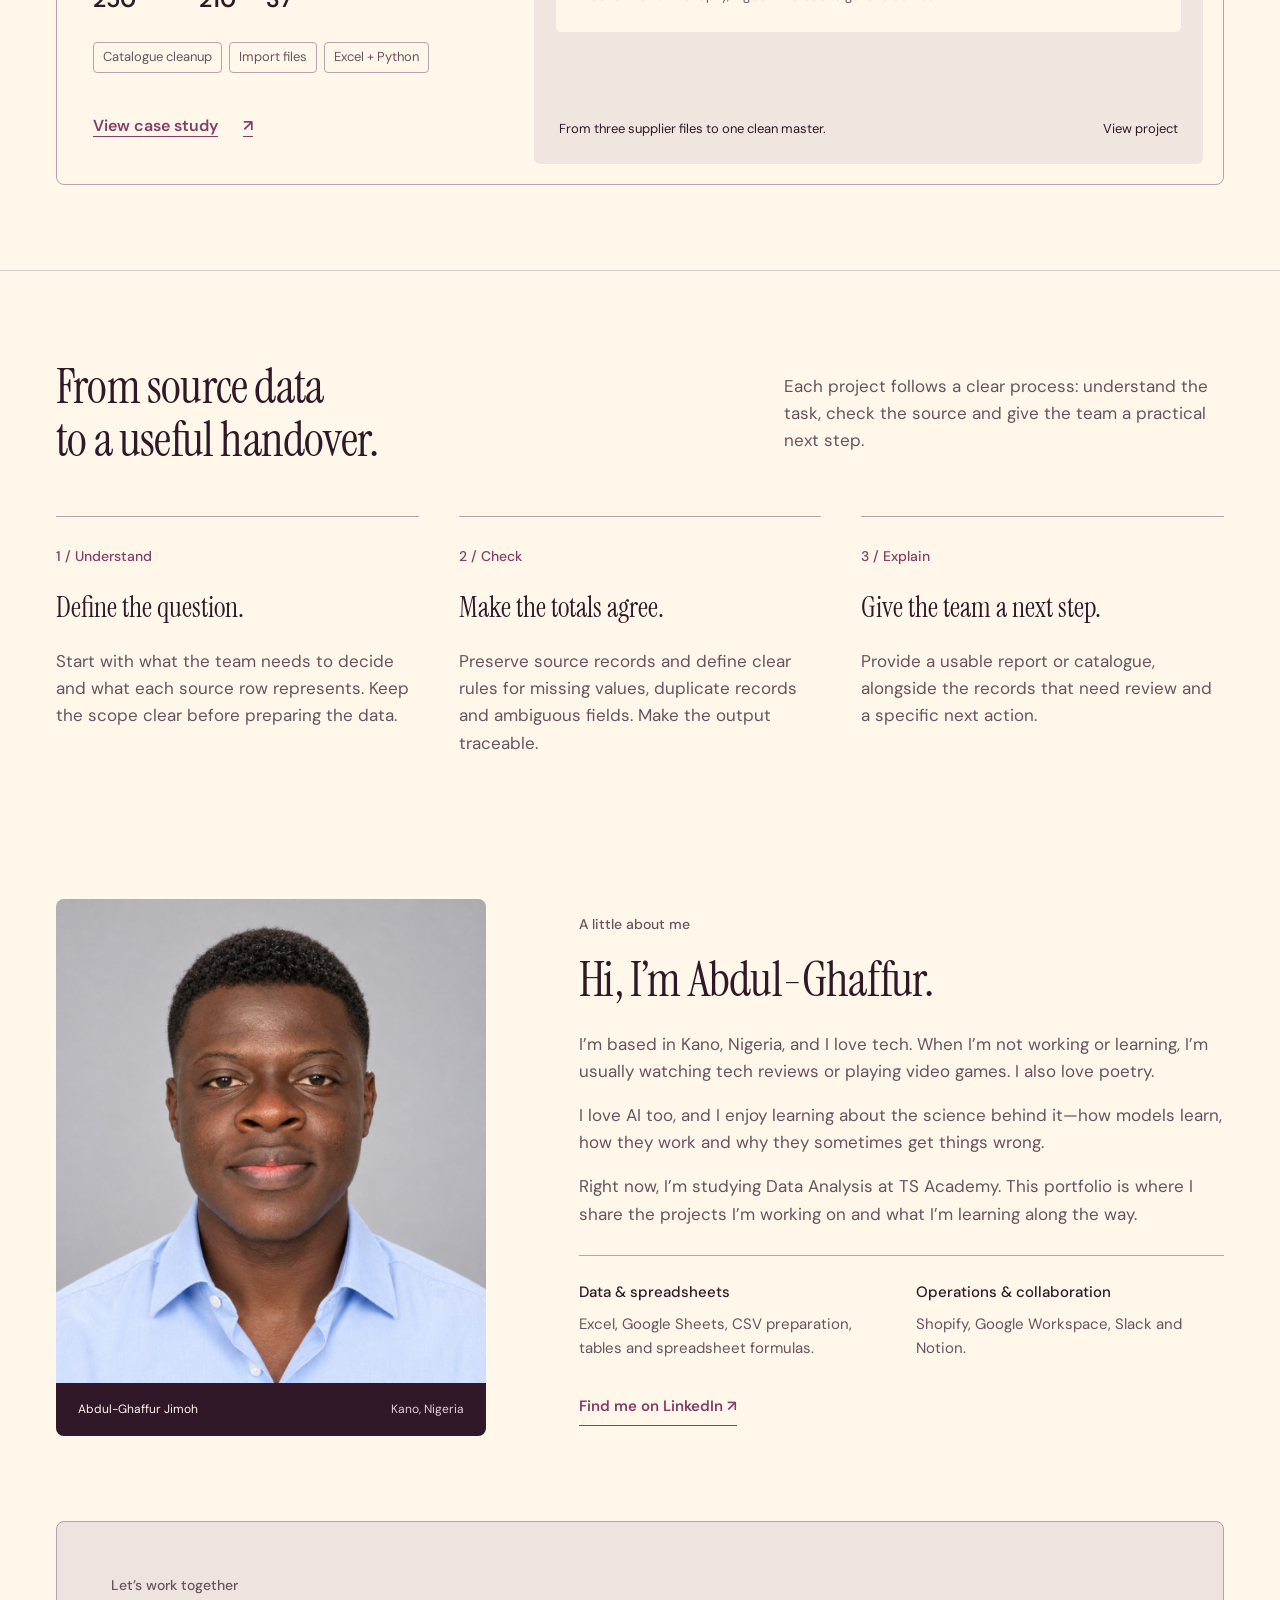
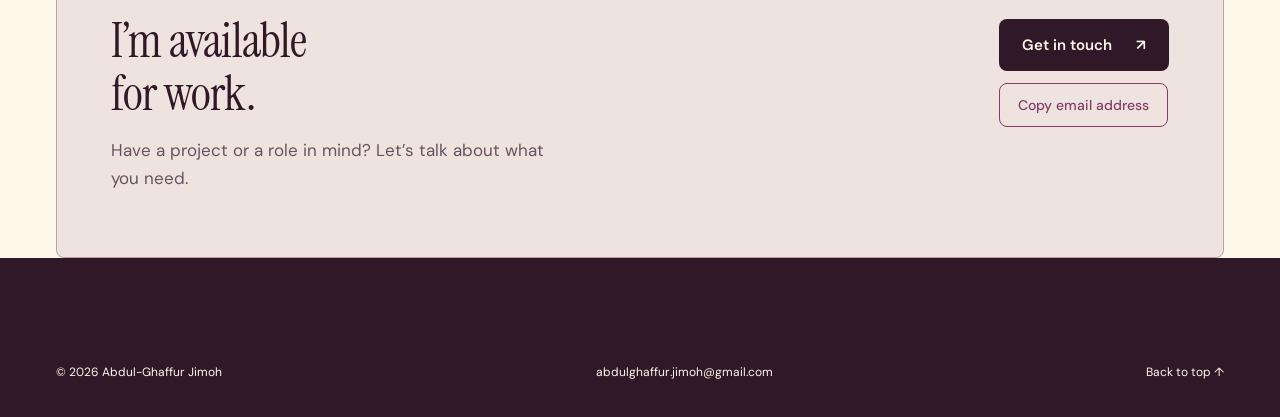
==== commit 7ac1d7e1: "Make contact the primary homepage action" ====
--- a/index.html
+++ b/index.html
@@ -1,11 +1,11 @@
 <!doctype html>
-<html lang="en"><head><meta charset="utf-8"><meta name="viewport" content="width=device-width,initial-scale=1"><meta name="theme-color" content="#301828"><title>Abdul-Ghaffur Jimoh | Data Analyst Portfolio</title><meta name="description" content="Explore practical data analysis by Abdul-Ghaffur Jimoh: clear business questions, useful Excel projects and findings explained in plain English."><link rel="icon" href="portfolio-mark.svg?v=3" type="image/svg+xml"><link rel="preconnect" href="https://fonts.googleapis.com"><link rel="preconnect" href="https://fonts.gstatic.com" crossorigin><link href="https://fonts.googleapis.com/css2?family=Instrument+Serif:ital@0;1&family=DM+Sans:wght@400;500;600&display=swap" rel="stylesheet"><link rel="stylesheet" href="style.css"><link rel="stylesheet" href="editorial.css?v=about-4"><script src="app.js?v=2" defer></script><link rel="canonical" href="https://abdulghaffurjimoh.github.io/"><meta name="author" content="Abdul-Ghaffur Jimoh"><meta property="og:type" content="website"><meta property="og:site_name" content="Abdul-Ghaffur Jimoh"><meta property="og:title" content="Abdul-Ghaffur Jimoh | Data Analyst Portfolio"><meta property="og:description" content="Explore practical data analysis by Abdul-Ghaffur Jimoh: clear business questions, useful Excel projects and findings explained in plain English."><meta property="og:url" content="https://abdulghaffurjimoh.github.io/"><meta property="og:image" content="https://abdulghaffurjimoh.github.io/portfolio-social.jpg"><meta property="og:image:width" content="1200"><meta property="og:image:height" content="630"><meta property="og:image:alt" content="Abdul-Ghaffur Jimoh — Data Analysis Portfolio"><meta name="twitter:card" content="summary_large_image"><meta name="twitter:title" content="Abdul-Ghaffur Jimoh | Data Analyst Portfolio"><meta name="twitter:description" content="Explore practical data analysis by Abdul-Ghaffur Jimoh: clear business questions, useful Excel projects and findings explained in plain English."><meta name="twitter:image" content="https://abdulghaffurjimoh.github.io/portfolio-social.jpg"><link rel="stylesheet" href="interactions.css?v=3"><script src="interactions.js?v=3" defer></script><link rel="stylesheet" href="catalogue.css?v=1"></head>
+<html lang="en"><head><meta charset="utf-8"><meta name="viewport" content="width=device-width,initial-scale=1"><meta name="theme-color" content="#301828"><title>Abdul-Ghaffur Jimoh | Data Analyst Portfolio</title><meta name="description" content="Explore practical data analysis by Abdul-Ghaffur Jimoh: clear business questions, useful Excel projects and findings explained in plain English."><link rel="icon" href="portfolio-mark.svg?v=3" type="image/svg+xml"><link rel="preconnect" href="https://fonts.googleapis.com"><link rel="preconnect" href="https://fonts.gstatic.com" crossorigin><link href="https://fonts.googleapis.com/css2?family=Instrument+Serif:ital@0;1&family=DM+Sans:wght@400;500;600&display=swap" rel="stylesheet"><link rel="stylesheet" href="style.css"><link rel="stylesheet" href="editorial.css?v=about-4"><script src="app.js?v=2" defer></script><link rel="canonical" href="https://abdulghaffurjimoh.github.io/"><meta name="author" content="Abdul-Ghaffur Jimoh"><meta property="og:type" content="website"><meta property="og:site_name" content="Abdul-Ghaffur Jimoh"><meta property="og:title" content="Abdul-Ghaffur Jimoh | Data Analyst Portfolio"><meta property="og:description" content="Explore practical data analysis by Abdul-Ghaffur Jimoh: clear business questions, useful Excel projects and findings explained in plain English."><meta property="og:url" content="https://abdulghaffurjimoh.github.io/"><meta property="og:image" content="https://abdulghaffurjimoh.github.io/portfolio-social.jpg"><meta property="og:image:width" content="1200"><meta property="og:image:height" content="630"><meta property="og:image:alt" content="Abdul-Ghaffur Jimoh — Data Analysis Portfolio"><meta name="twitter:card" content="summary_large_image"><meta name="twitter:title" content="Abdul-Ghaffur Jimoh | Data Analyst Portfolio"><meta name="twitter:description" content="Explore practical data analysis by Abdul-Ghaffur Jimoh: clear business questions, useful Excel projects and findings explained in plain English."><meta name="twitter:image" content="https://abdulghaffurjimoh.github.io/portfolio-social.jpg"><link rel="stylesheet" href="interactions.css?v=4"><script src="interactions.js?v=3" defer></script><link rel="stylesheet" href="catalogue.css?v=1"></head>
 <body class="home-page"><a class="skip" href="#main">Skip to content</a><header class="site-header wrap"><a class="brand" href="index.html" aria-label="Abdul-Ghaffur Jimoh home"><span class="mark">aj<span>.</span></span><span>Abdul-Ghaffur<br><b>Jimoh</b></span></a><button class="menu-toggle" type="button" aria-expanded="false" aria-controls="primary-navigation"><span class="menu-label">Menu</span><span class="menu-icon" aria-hidden="true"></span></button><nav id="primary-navigation" aria-label="Main navigation"><a href="#work">Work</a><a href="#approach">Approach</a><a href="#about">About</a><a class="menu-contact" href="mailto:abdulghaffur.jimoh@gmail.com">Get in touch <span aria-hidden="true">↗</span></a></nav><a class="nav-contact" href="mailto:abdulghaffur.jimoh@gmail.com">Let’s talk <span aria-hidden="true">↗</span></a></header>
-<main id="main"><section class="hero wrap"><div class="hero-copy"><div class="availability"><span></span>Available for work</div><h1>Behind the numbers,<br><em>a clearer picture.</em></h1><p>I’m Abdul-Ghaffur. I organise spreadsheet data, check the details and turn the results into clear reports that help teams decide what to do next.</p><div class="hero-actions"><a class="button primary" href="#work">Explore my projects <span aria-hidden="true">↓</span></a><a class="text-link" href="#about">A little about me</a></div><div class="hero-foot"><span>Kano, Nigeria</span></div></div>
+<main id="main"><section class="hero wrap"><div class="hero-copy"><div class="availability"><span></span>Available for work</div><h1>Behind the numbers,<br><em>a clearer picture.</em></h1><p>I’m Abdul-Ghaffur. I organise spreadsheet data, check the details and turn the results into clear reports that help teams decide what to do next.</p><div class="hero-actions"><a class="button primary" href="mailto:abdulghaffur.jimoh@gmail.com">Get in touch <span aria-hidden="true">↗</span></a><a class="button secondary" href="#work">Explore projects <span aria-hidden="true">↓</span></a></div><div class="hero-foot"><span>Kano, Nigeria</span></div></div>
 <div class="exhibit"><div class="exhibit-top"><span class="exhibit-title"><span class="tiny-grid" aria-hidden="true">▦</span> A closer look at retail</span><span class="live-label">Real dataset</span></div><div class="exhibit-content"><div class="exhibit-number"><span>Recorded sales</span><strong id="sales-value">£10.64m</strong><span class="exhibit-period">Dec 2010 – Dec 2011</span></div><div class="chart-heading"><span>Monthly sales</span><span class="legend-dot">GBP</span></div><div class="chart-container" id="retail-chart" role="img" aria-label="Monthly sales trend: November 2011 was the highest complete month"></div><div class="chart-months"><span>Dec ’10</span><span>Jun ’11</span><span>Dec ’11*</span></div><div class="market-control" role="group" aria-label="Choose market"><button class="active" type="button" data-market="All" aria-pressed="true">All markets</button><button type="button" data-market="United Kingdom" aria-pressed="false">United Kingdom</button><button type="button" data-market="Germany" aria-pressed="false">Germany</button></div><p class="chart-note">*December 2011 is partial. A smaller total doesn’t mean demand fell.</p></div><div class="exhibit-bottom"><span>541,909 source records</span><a href="retail-case-study.html">See the analysis <span aria-hidden="true">↗</span></a></div></div></section>
 <div class="intro-band wrap"><p>Careful with the details.<br><b>Curious about what they mean.</b></p><div><span>Excel & Google Sheets</span><span>Data quality</span><span>Ecommerce operations</span></div></div>
-<section id="work" class="work-section"><div class="wrap"><div class="section-heading"><h2>Selected work</h2><span>Real datasets. Practical business questions.</span></div><article class="featured-project"><div class="project-copy"><span class="project-type">Ecommerce analytics / Portfolio case study</span><h3>Which products drove sales,<br>and which credits need review?</h3><p>A review of 541,909 retail records identifies the leading product by net sales value and flags large credits for investigation. One transaction accounts for 82.1% of December’s credit value.</p><ul class="project-deliverables"><li>Sales dashboard by month and market</li><li>25 high-value credits prioritised for review</li><li>Documented checks and source references</li></ul><dl class="project-facts"><div><dt>Source records</dt><dd>541,909</dd></div><div><dt>Markets</dt><dd>38</dd></div><div><dt>Excel sheets</dt><dd>10</dd></div></dl><div class="project-tags"><span>Excel</span><span>Data cleaning</span><span>Business analysis</span></div><a class="case-link" href="retail-case-study.html">View case study <span aria-hidden="true">↗</span></a></div><a class="project-art" href="retail-case-study.html" aria-label="Explore the ecommerce analysis case study"><div class="project-art-top"><span>Online retail performance</span><span aria-hidden="true">↗</span></div><div class="project-preview"><div class="sales-preview" role="img" aria-label="Sales in the last three complete months: September 2011 £1.06 million; October £1.15 million; November £1.50 million, the highest complete month."><p>Sales in the last three complete months</p><div class="preview-row"><span>Sep 2011</span><strong>£1.06m</strong><i style="--bar:70.2%"></i></div><div class="preview-row"><span>Oct 2011</span><strong>£1.15m</strong><i style="--bar:76.6%"></i></div><div class="preview-row highlight"><span>Nov 2011 · highest</span><strong>£1.50m</strong><i style="--bar:100%"></i></div><small>Recorded sales · GBP · UCI Online Retail</small></div></div><div class="project-art-caption"><span>From source data to a usable view.</span><span>View project</span></div></a></article><article class="featured-project catalogue-feature"><div class="project-copy"><span class="project-type">Product data quality / Portfolio case study</span><h3>What needs checking<br>before a catalogue handover?</h3><p>52 of 100 real product records need source verification. The review separates safe formatting changes from missing or ambiguous information.</p><ul class="project-deliverables"><li>Standardised catalogue with traceable source rows</li><li>Issue queue with a next action for each gap</li><li>Original values and a field change log</li></ul><dl class="project-facts"><div><dt>Product records</dt><dd>100</dd></div><div><dt>Need review</dt><dd>52</dd></div><div><dt>Labels standardised</dt><dd>35</dd></div></dl><div class="project-tags"><span>Catalogue preparation</span><span>Data quality</span><span>Excel</span></div><a class="case-link" href="catalogue-case-study.html">View case study <span aria-hidden="true">↗</span></a></div><a class="project-art" href="catalogue-case-study.html" aria-label="Explore the product catalogue review"><div class="project-art-top"><span>Product catalogue review</span><span aria-hidden="true">↗</span></div><div class="project-preview catalogue-preview"><h4>Where the source needs checking</h4><div class="quality-chart" role="img" aria-label="Products with each issue, out of 100: 38 missing pack size; 32 missing category; 7 pack sizes need review; 5 missing names; 4 missing brands."><div class="quality-bar"><div><span>Missing pack size</span><strong>38<small> / 100</small></strong></div><div class="bar-track"><span style="width:38%"></span></div></div><div class="quality-bar"><div><span>Missing category</span><strong>32<small> / 100</small></strong></div><div class="bar-track"><span style="width:32%"></span></div></div><div class="quality-bar"><div><span>Pack size needs review</span><strong>7<small> / 100</small></strong></div><div class="bar-track"><span style="width:7%"></span></div></div><div class="quality-bar"><div><span>Missing name</span><strong>5<small> / 100</small></strong></div><div class="bar-track"><span style="width:5%"></span></div></div><div class="quality-bar"><div><span>Missing brand</span><strong>4<small> / 100</small></strong></div><div class="bar-track"><span style="width:4%"></span></div></div></div><p>Counts overlap: a product can have several gaps.</p></div><div class="project-art-caption"><span>Safe changes. Clear questions.</span><span>View project</span></div></a></article></div></section>
-<section id="approach" class="approach wrap"><div class="section-heading"><h2>From source data<br>to a useful handover.</h2><p>Both projects follow a clear process: understand the task, check the source and give the team a practical next step.</p></div><div class="approach-grid"><article><span class="step">1 / Understand</span><h3>Define the question.</h3><p>Start with what the team needs to decide and what each source row represents. Keep the scope clear before preparing the data.</p></article><article><span class="step">2 / Check</span><h3>Make the totals agree.</h3><p>Preserve source records and define clear rules for missing values, duplicate records and ambiguous fields. Make the output traceable.</p></article><article><span class="step">3 / Explain</span><h3>Give the team a next step.</h3><p>Provide a usable report or catalogue, alongside the records that need review and a specific next action.</p></article></div></section>
+<section id="work" class="work-section"><div class="wrap"><div class="section-heading"><h2>Selected work</h2><span>Messy inputs. Documented handovers.</span></div><article class="featured-project"><div class="project-copy"><span class="project-type">Ecommerce analytics / Portfolio case study</span><h3>Which products drove sales,<br>and which credits need review?</h3><p>A review of 541,909 retail records identifies the leading product by net sales value and flags large credits for investigation. One transaction accounts for 82.1% of December’s credit value.</p><ul class="project-deliverables"><li>Sales dashboard by month and market</li><li>25 high-value credits prioritised for review</li><li>Documented checks and source references</li></ul><dl class="project-facts"><div><dt>Source records</dt><dd>541,909</dd></div><div><dt>Markets</dt><dd>38</dd></div><div><dt>Excel sheets</dt><dd>10</dd></div></dl><div class="project-tags"><span>Excel</span><span>Data cleaning</span><span>Business analysis</span></div><a class="case-link" href="retail-case-study.html">View case study <span aria-hidden="true">↗</span></a></div><a class="project-art" href="retail-case-study.html" aria-label="Explore the ecommerce analysis case study"><div class="project-art-top"><span>Online retail performance</span><span aria-hidden="true">↗</span></div><div class="project-preview"><div class="sales-preview" role="img" aria-label="Sales in the last three complete months: September 2011 £1.06 million; October £1.15 million; November £1.50 million, the highest complete month."><p>Sales in the last three complete months</p><div class="preview-row"><span>Sep 2011</span><strong>£1.06m</strong><i style="--bar:70.2%"></i></div><div class="preview-row"><span>Oct 2011</span><strong>£1.15m</strong><i style="--bar:76.6%"></i></div><div class="preview-row highlight"><span>Nov 2011 · highest</span><strong>£1.50m</strong><i style="--bar:100%"></i></div><small>Recorded sales · GBP · UCI Online Retail</small></div></div><div class="project-art-caption"><span>From source data to a usable view.</span><span>View project</span></div></a></article><article class="featured-project catalogue-feature"><div class="project-copy"><span class="project-type">Product data quality / Portfolio case study</span><h3>What needs checking<br>before a catalogue handover?</h3><p>52 of 100 real product records need source verification. The review separates safe formatting changes from missing or ambiguous information.</p><ul class="project-deliverables"><li>Standardised catalogue with traceable source rows</li><li>Issue queue with a next action for each gap</li><li>Original values and a field change log</li></ul><dl class="project-facts"><div><dt>Product records</dt><dd>100</dd></div><div><dt>Need review</dt><dd>52</dd></div><div><dt>Labels standardised</dt><dd>35</dd></div></dl><div class="project-tags"><span>Catalogue preparation</span><span>Data quality</span><span>Excel</span></div><a class="case-link" href="catalogue-case-study.html">View case study <span aria-hidden="true">↗</span></a></div><a class="project-art" href="catalogue-case-study.html" aria-label="Explore the product catalogue review"><div class="project-art-top"><span>Product catalogue review</span><span aria-hidden="true">↗</span></div><div class="project-preview catalogue-preview"><h4>Where the source needs checking</h4><div class="quality-chart" role="img" aria-label="Products with each issue, out of 100: 38 missing pack size; 32 missing category; 7 pack sizes need review; 5 missing names; 4 missing brands."><div class="quality-bar"><div><span>Missing pack size</span><strong>38<small> / 100</small></strong></div><div class="bar-track"><span style="width:38%"></span></div></div><div class="quality-bar"><div><span>Missing category</span><strong>32<small> / 100</small></strong></div><div class="bar-track"><span style="width:32%"></span></div></div><div class="quality-bar"><div><span>Pack size needs review</span><strong>7<small> / 100</small></strong></div><div class="bar-track"><span style="width:7%"></span></div></div><div class="quality-bar"><div><span>Missing name</span><strong>5<small> / 100</small></strong></div><div class="bar-track"><span style="width:5%"></span></div></div><div class="quality-bar"><div><span>Missing brand</span><strong>4<small> / 100</small></strong></div><div class="bar-track"><span style="width:4%"></span></div></div></div><p>Counts overlap: a product can have several gaps.</p></div><div class="project-art-caption"><span>Safe changes. Clear questions.</span><span>View project</span></div></a></article><article class="featured-project catalogue-feature supplier-feature" id="supplier-work"><div class="project-copy"><span class="project-type">Supplier data cleanup / Synthetic-file case study</span><h3>Three supplier files.<br>250 SKUs, accounted for.</h3><p>268 raw supplier rows became 250 unique SKUs. 18 duplicates were merged, 12 SKU formats and 9 price formats were handled, and 37 products were held for a supplier answer.</p><ul class="project-deliverables"><li>Cleaned master with source rows and review flags</li><li>Review queue with a next action for each gap</li><li>Shopify, BigCommerce and generic import files</li></ul><dl class="project-facts"><div><dt>Unique SKUs</dt><dd>250</dd></div><div><dt>Ready</dt><dd>210</dd></div><div><dt>Need an answer</dt><dd>37</dd></div></dl><div class="project-tags"><span>Catalogue cleanup</span><span>Import files</span><span>Excel + Python</span></div><a class="case-link" href="supplier-catalogue-case-study.html">View case study <span aria-hidden="true">↗</span></a></div><a class="project-art" href="supplier-catalogue-case-study.html" aria-label="Explore the supplier catalogue cleanup case study"><div class="project-art-top"><span>Supplier catalogue cleanup</span><span aria-hidden="true">↗</span></div><div class="project-preview catalogue-preview supplier-preview"><h4>One clean master.<br>Three import shapes.</h4><div class="supplier-stat-grid" role="img" aria-label="250 SKUs: 210 ready, 37 need a supplier answer, 3 discontinued."><div><strong>210</strong><span>ready</span></div><div><strong>37</strong><span>need an answer</span></div><div><strong>3</strong><span>discontinued</span></div></div><div class="supplier-stat-grid supplier-stat-grid-secondary" role="img" aria-label="250 unique SKUs, 18 duplicate rows merged, 12 SKU formats and 9 price formats handled."><div><strong>250</strong><span>unique SKUs</span></div><div><strong>18</strong><span>duplicates merged</span></div><div><strong>12 / 9</strong><span>SKU / price formats</span></div></div><p>268 raw rows in. Shopify, BigCommerce and generic CSV out.</p></div><div class="project-art-caption"><span>From three supplier files to one clean master.</span><span>View project</span></div></a></article></div></section>
+<section id="approach" class="approach wrap"><div class="section-heading"><h2>From source data<br>to a useful handover.</h2><p>Each project follows a clear process: understand the task, check the source and give the team a practical next step.</p></div><div class="approach-grid"><article><span class="step">1 / Understand</span><h3>Define the question.</h3><p>Start with what the team needs to decide and what each source row represents. Keep the scope clear before preparing the data.</p></article><article><span class="step">2 / Check</span><h3>Make the totals agree.</h3><p>Preserve source records and define clear rules for missing values, duplicate records and ambiguous fields. Make the output traceable.</p></article><article><span class="step">3 / Explain</span><h3>Give the team a next step.</h3><p>Provide a usable report or catalogue, alongside the records that need review and a specific next action.</p></article></div></section>
 <section id="about" class="about-section wrap"><figure class="about-art portrait"><img src="abdul-ghaffur-jimoh.jpg" width="1254" height="1254" alt="Abdul-Ghaffur Jimoh wearing a light blue shirt" loading="lazy"><figcaption>Abdul-Ghaffur Jimoh<span>Kano, Nigeria</span></figcaption></figure><div class="about-copy"><span class="section-label">A little about me</span><h2>Hi, I’m Abdul-Ghaffur.</h2><p>I’m based in Kano, Nigeria, and I love tech. When I’m not working or learning, I’m usually watching tech reviews or playing video games. I also love poetry.</p><p>I love AI too, and I enjoy learning about the science behind it—how models learn, how they work and why they sometimes get things wrong.</p><p>Right now, I’m studying Data Analysis at TS Academy. This portfolio is where I share the projects I’m working on and what I’m learning along the way.</p><div class="tool-list"><div><h3>Data & spreadsheets</h3><p>Excel, Google Sheets, CSV preparation, tables and spreadsheet formulas.</p></div><div><h3>Operations & collaboration</h3><p>Shopify, Google Workspace, Slack and Notion.</p></div></div><a class="text-link" href="https://www.linkedin.com/in/lexceez/" target="_blank" rel="noopener noreferrer">Find me on LinkedIn <span aria-hidden="true">↗</span></a></div></section>
 <section class="contact-section wrap" id="contact"><div><span class="section-label">Let’s work together</span><h2>I’m available<br>for work.</h2><p>Have a project or a role in mind? Let’s talk about what you need.</p></div><a class="button primary" href="mailto:abdulghaffur.jimoh@gmail.com">Get in touch <span aria-hidden="true">↗</span></a></section></main>
 <footer class="site-footer wrap"><span>© <span data-year>2026</span> Abdul-Ghaffur Jimoh</span><a href="mailto:abdulghaffur.jimoh@gmail.com">abdulghaffur.jimoh@gmail.com</a><a href="#main">Back to top ↑</a></footer></body></html>
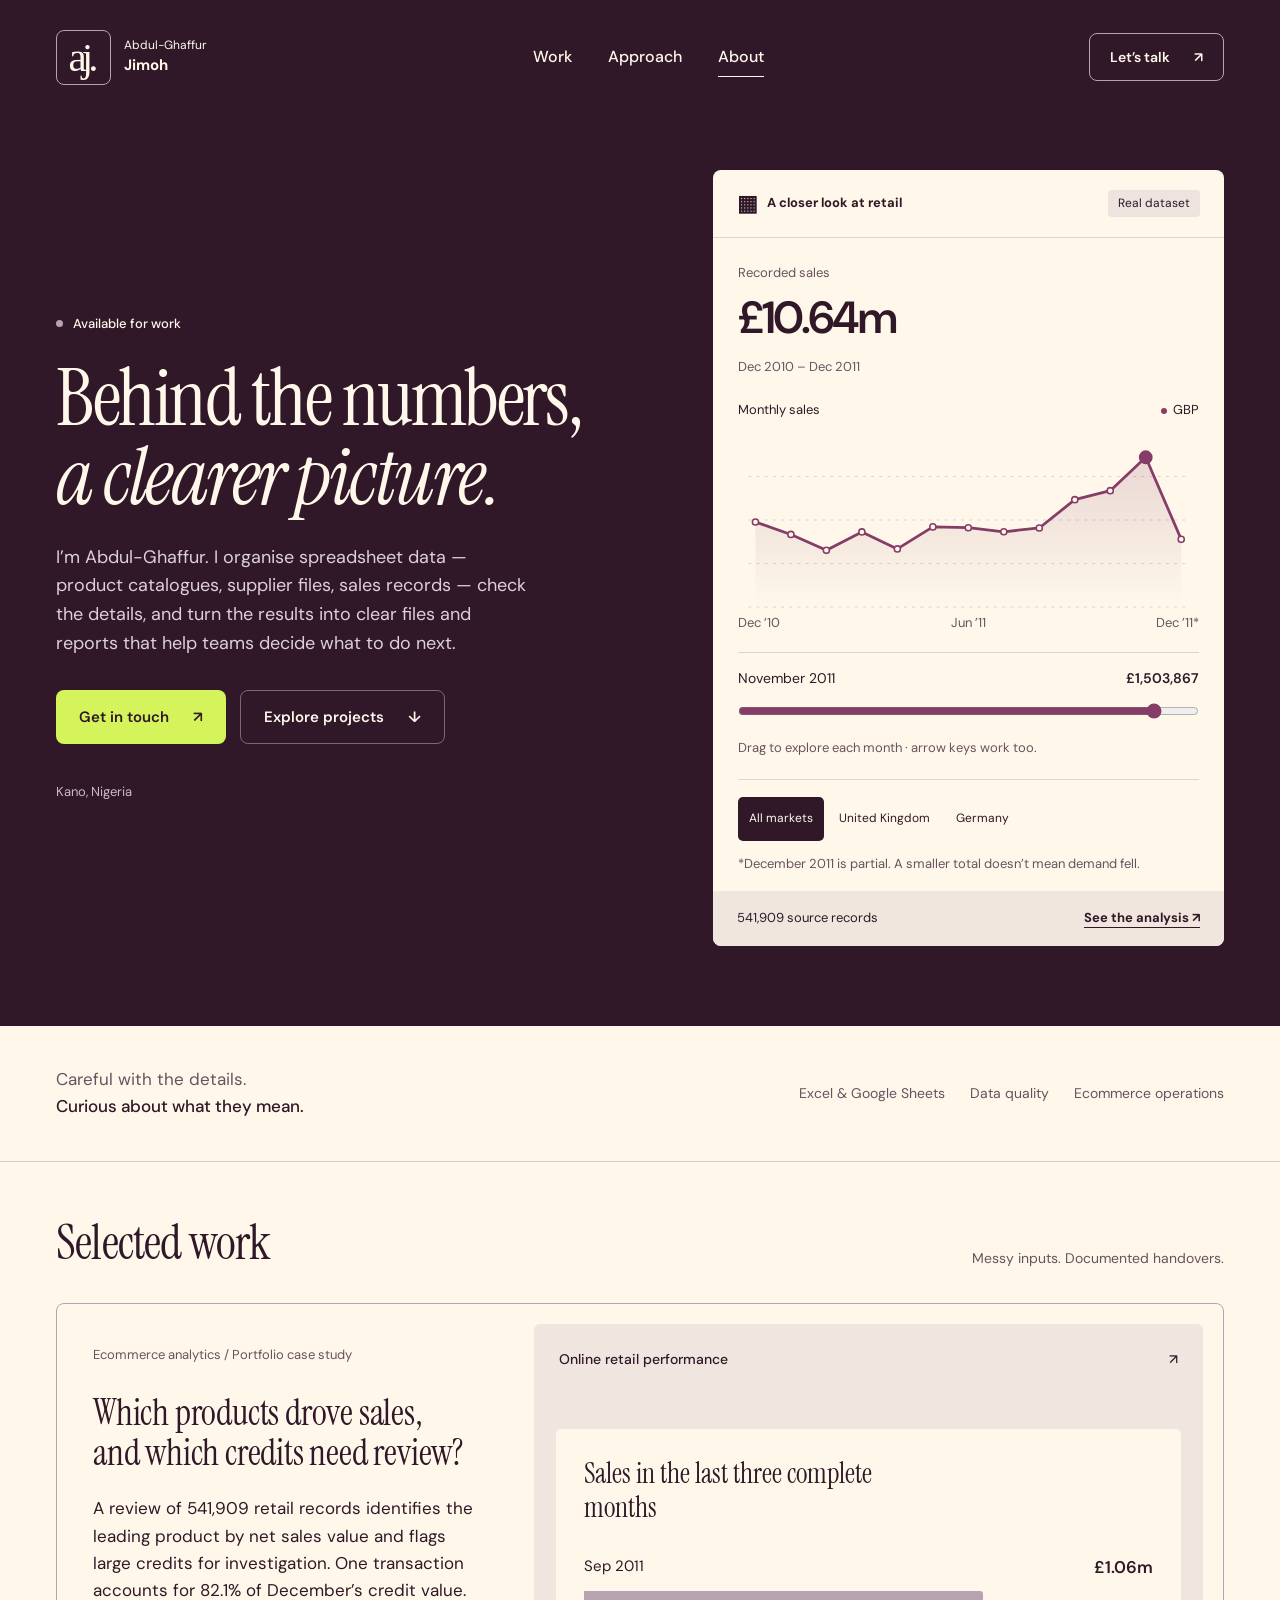
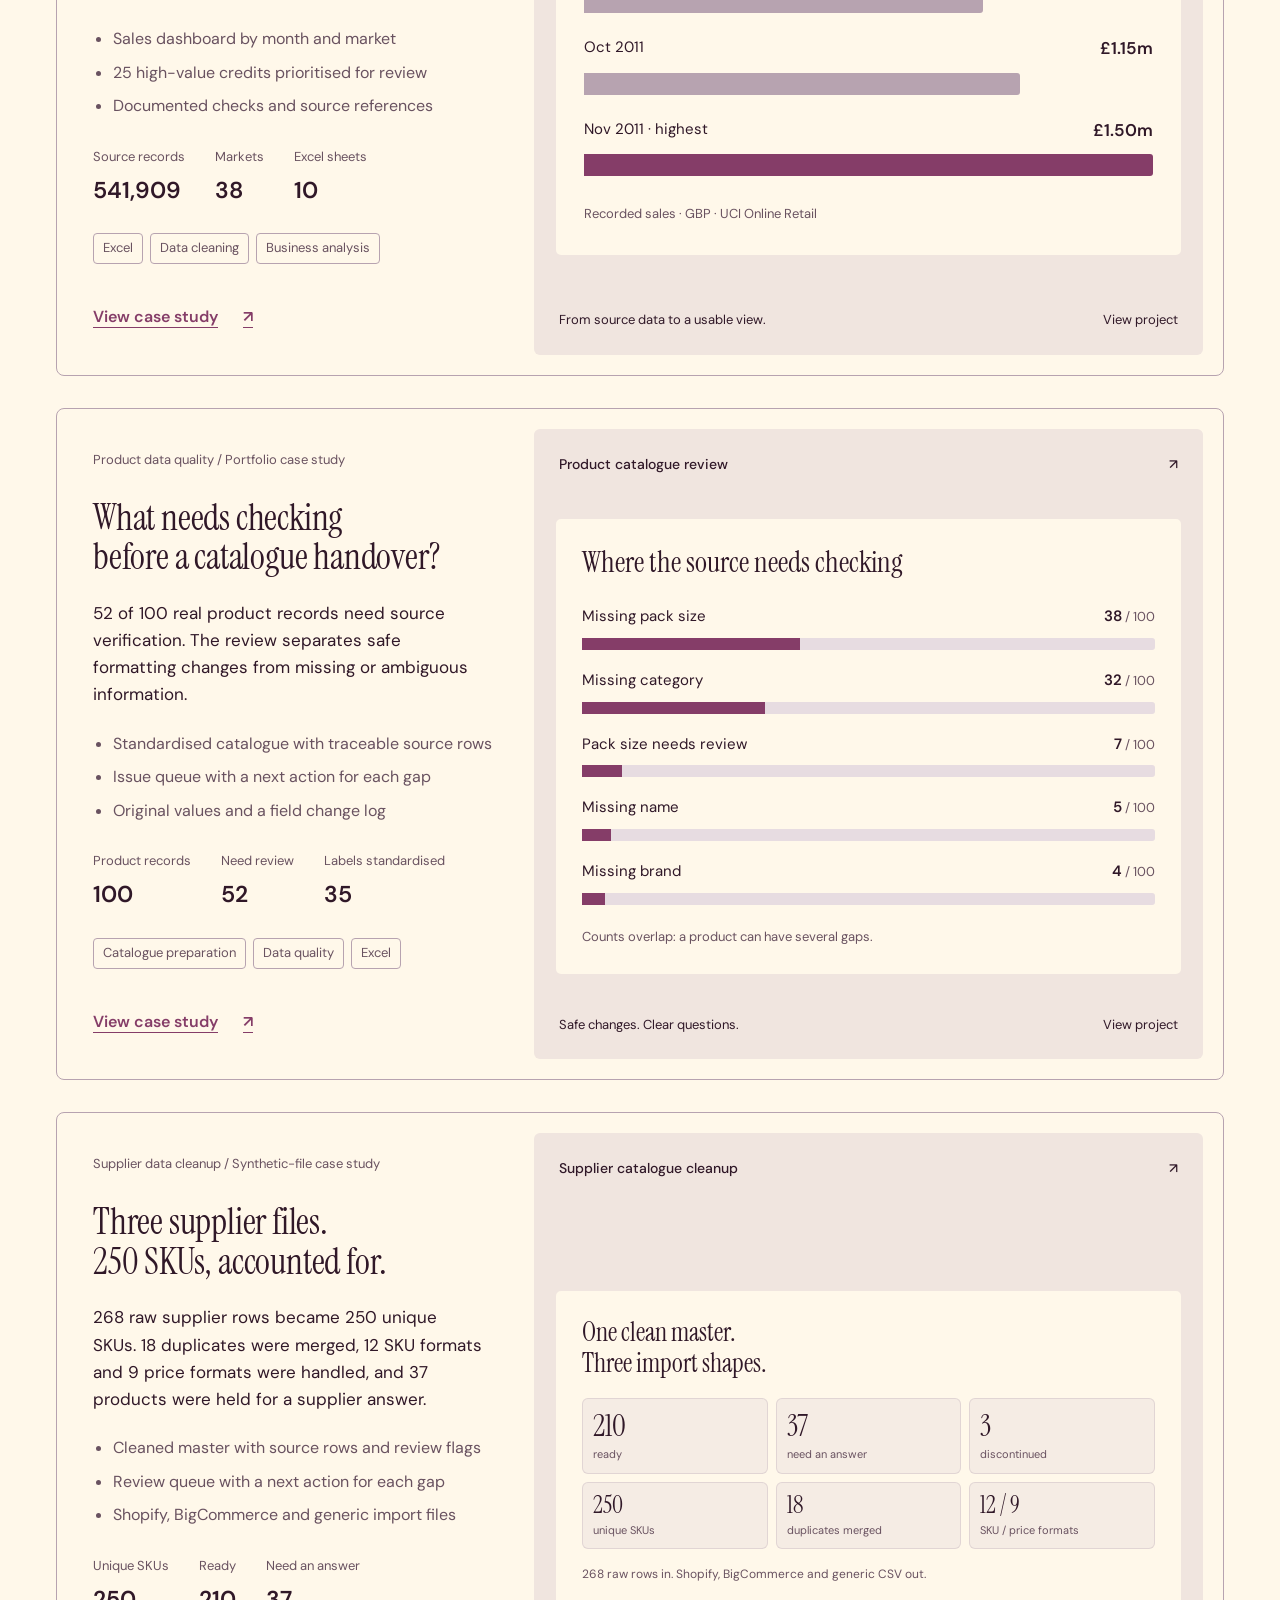
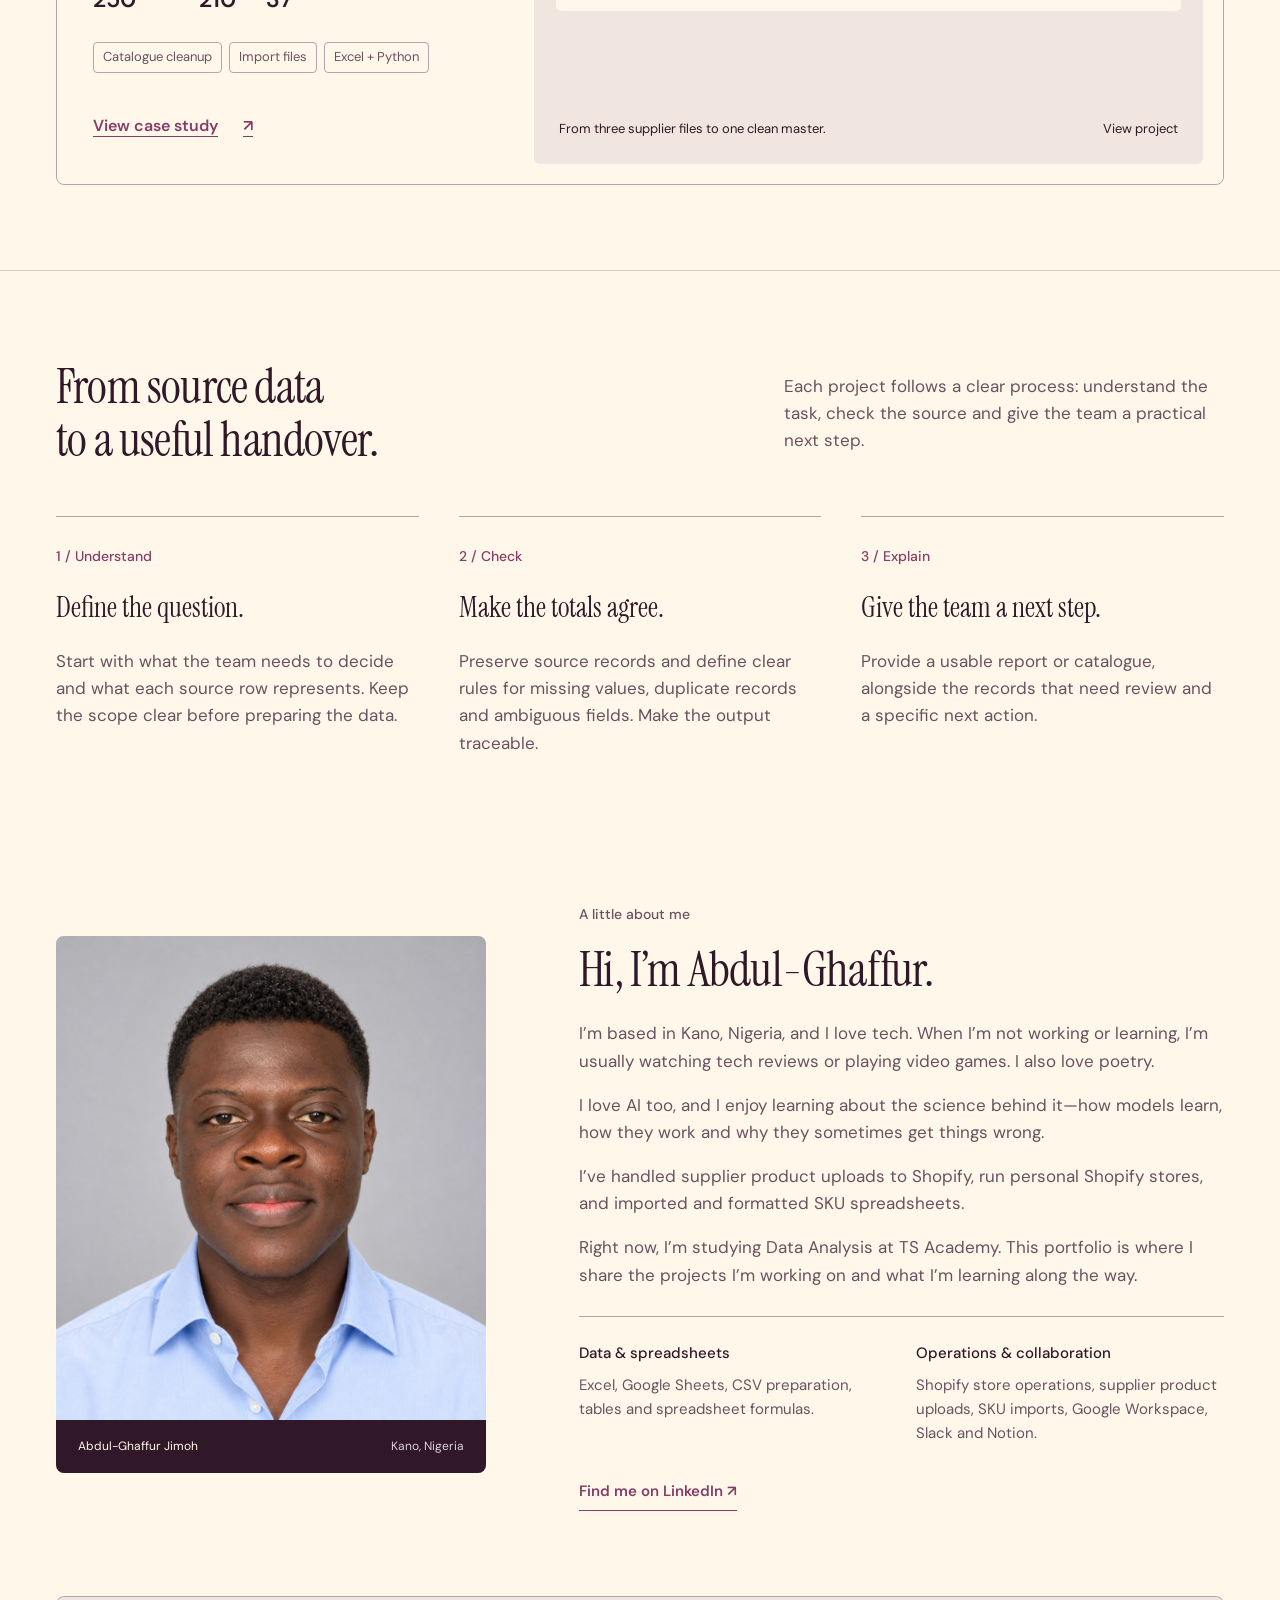
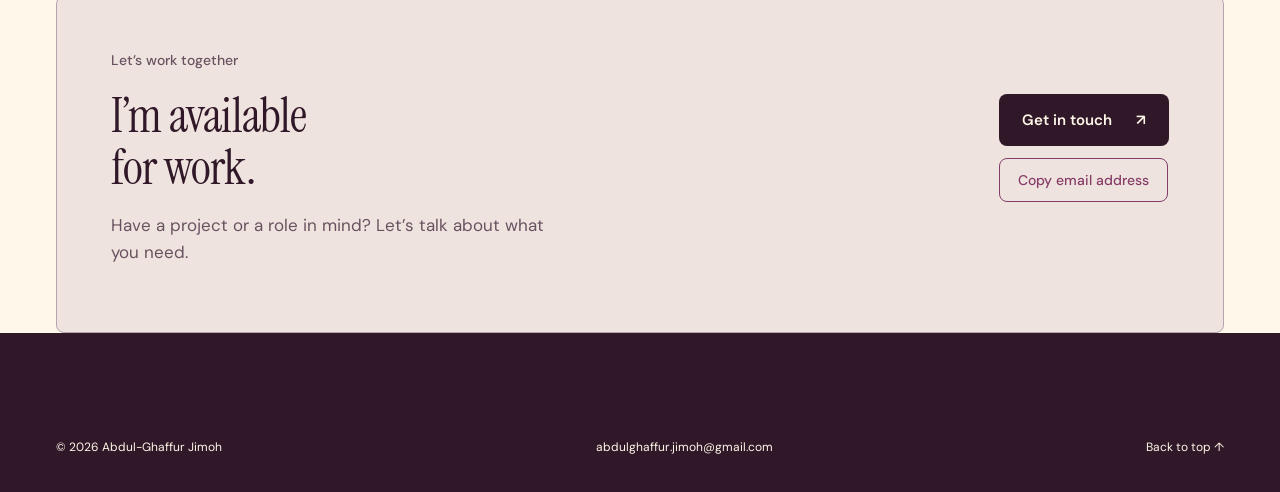
==== commit 5e28f2f0: "Add supplier catalogue case study and update portfolio Adds the 250-SKU synthetic supplier-catalogue" ====
--- a/index.html
+++ b/index.html
@@ -1,12 +1,12 @@
 <!doctype html>
-<html lang="en"><head><meta charset="utf-8"><meta name="viewport" content="width=device-width,initial-scale=1"><meta name="theme-color" content="#301828"><title>Abdul-Ghaffur Jimoh | Data Analyst Portfolio</title><meta name="description" content="Explore practical data analysis by Abdul-Ghaffur Jimoh: clear business questions, useful Excel projects and findings explained in plain English."><link rel="icon" href="portfolio-mark.svg?v=3" type="image/svg+xml"><link rel="preconnect" href="https://fonts.googleapis.com"><link rel="preconnect" href="https://fonts.gstatic.com" crossorigin><link href="https://fonts.googleapis.com/css2?family=Instrument+Serif:ital@0;1&family=DM+Sans:wght@400;500;600&display=swap" rel="stylesheet"><link rel="stylesheet" href="style.css"><link rel="stylesheet" href="editorial.css?v=about-4"><script src="app.js?v=2" defer></script><link rel="canonical" href="https://abdulghaffurjimoh.github.io/"><meta name="author" content="Abdul-Ghaffur Jimoh"><meta property="og:type" content="website"><meta property="og:site_name" content="Abdul-Ghaffur Jimoh"><meta property="og:title" content="Abdul-Ghaffur Jimoh | Data Analyst Portfolio"><meta property="og:description" content="Explore practical data analysis by Abdul-Ghaffur Jimoh: clear business questions, useful Excel projects and findings explained in plain English."><meta property="og:url" content="https://abdulghaffurjimoh.github.io/"><meta property="og:image" content="https://abdulghaffurjimoh.github.io/portfolio-social.jpg"><meta property="og:image:width" content="1200"><meta property="og:image:height" content="630"><meta property="og:image:alt" content="Abdul-Ghaffur Jimoh — Data Analysis Portfolio"><meta name="twitter:card" content="summary_large_image"><meta name="twitter:title" content="Abdul-Ghaffur Jimoh | Data Analyst Portfolio"><meta name="twitter:description" content="Explore practical data analysis by Abdul-Ghaffur Jimoh: clear business questions, useful Excel projects and findings explained in plain English."><meta name="twitter:image" content="https://abdulghaffurjimoh.github.io/portfolio-social.jpg"><link rel="stylesheet" href="interactions.css?v=4"><script src="interactions.js?v=3" defer></script><link rel="stylesheet" href="catalogue.css?v=1"></head>
+<html lang="en"><head><meta charset="utf-8"><meta name="viewport" content="width=device-width,initial-scale=1"><meta name="theme-color" content="#301828"><title>Abdul-Ghaffur Jimoh | Data Analyst Portfolio</title><meta name="description" content="Practical data analysis and product-catalogue cleanup by Abdul-Ghaffur Jimoh: clear business questions, Excel projects and documented, import-ready handovers."><link rel="icon" href="portfolio-mark.svg?v=3" type="image/svg+xml"><link rel="preconnect" href="https://fonts.googleapis.com"><link rel="preconnect" href="https://fonts.gstatic.com" crossorigin><link href="https://fonts.googleapis.com/css2?family=Instrument+Serif:ital@0;1&family=DM+Sans:wght@400;500;600&display=swap" rel="stylesheet"><link rel="stylesheet" href="style.css"><link rel="stylesheet" href="editorial.css?v=about-4"><script src="app.js?v=2" defer></script><link rel="canonical" href="https://abdulghaffurjimoh.github.io/"><meta name="author" content="Abdul-Ghaffur Jimoh"><meta property="og:type" content="website"><meta property="og:site_name" content="Abdul-Ghaffur Jimoh"><meta property="og:title" content="Abdul-Ghaffur Jimoh | Data Analyst Portfolio"><meta property="og:description" content="Practical data analysis and product-catalogue cleanup by Abdul-Ghaffur Jimoh: clear business questions, Excel projects and documented, import-ready handovers."><meta property="og:url" content="https://abdulghaffurjimoh.github.io/"><meta property="og:image" content="https://abdulghaffurjimoh.github.io/portfolio-social.jpg"><meta property="og:image:width" content="1200"><meta property="og:image:height" content="630"><meta property="og:image:alt" content="Abdul-Ghaffur Jimoh — Data Analysis Portfolio"><meta name="twitter:card" content="summary_large_image"><meta name="twitter:title" content="Abdul-Ghaffur Jimoh | Data Analyst Portfolio"><meta name="twitter:description" content="Practical data analysis and product-catalogue cleanup by Abdul-Ghaffur Jimoh: clear business questions, Excel projects and documented, import-ready handovers."><meta name="twitter:image" content="https://abdulghaffurjimoh.github.io/portfolio-social.jpg"><link rel="stylesheet" href="interactions.css?v=4"><script src="interactions.js?v=3" defer></script><link rel="stylesheet" href="catalogue.css?v=3"></head>
 <body class="home-page"><a class="skip" href="#main">Skip to content</a><header class="site-header wrap"><a class="brand" href="index.html" aria-label="Abdul-Ghaffur Jimoh home"><span class="mark">aj<span>.</span></span><span>Abdul-Ghaffur<br><b>Jimoh</b></span></a><button class="menu-toggle" type="button" aria-expanded="false" aria-controls="primary-navigation"><span class="menu-label">Menu</span><span class="menu-icon" aria-hidden="true"></span></button><nav id="primary-navigation" aria-label="Main navigation"><a href="#work">Work</a><a href="#approach">Approach</a><a href="#about">About</a><a class="menu-contact" href="mailto:abdulghaffur.jimoh@gmail.com">Get in touch <span aria-hidden="true">↗</span></a></nav><a class="nav-contact" href="mailto:abdulghaffur.jimoh@gmail.com">Let’s talk <span aria-hidden="true">↗</span></a></header>
-<main id="main"><section class="hero wrap"><div class="hero-copy"><div class="availability"><span></span>Available for work</div><h1>Behind the numbers,<br><em>a clearer picture.</em></h1><p>I’m Abdul-Ghaffur. I organise spreadsheet data, check the details and turn the results into clear reports that help teams decide what to do next.</p><div class="hero-actions"><a class="button primary" href="mailto:abdulghaffur.jimoh@gmail.com">Get in touch <span aria-hidden="true">↗</span></a><a class="button secondary" href="#work">Explore projects <span aria-hidden="true">↓</span></a></div><div class="hero-foot"><span>Kano, Nigeria</span></div></div>
+<main id="main"><section class="hero wrap"><div class="hero-copy"><div class="availability"><span></span>Available for work</div><h1>Behind the numbers,<br><em>a clearer picture.</em></h1><p>I’m Abdul-Ghaffur. I organise spreadsheet data — product catalogues, supplier files, sales records — check the details, and turn the results into clear files and reports that help teams decide what to do next.</p><div class="hero-actions"><a class="button primary" href="mailto:abdulghaffur.jimoh@gmail.com">Get in touch <span aria-hidden="true">↗</span></a><a class="button secondary" href="#work">Explore projects <span aria-hidden="true">↓</span></a></div><div class="hero-foot"><span>Kano, Nigeria</span></div></div>
 <div class="exhibit"><div class="exhibit-top"><span class="exhibit-title"><span class="tiny-grid" aria-hidden="true">▦</span> A closer look at retail</span><span class="live-label">Real dataset</span></div><div class="exhibit-content"><div class="exhibit-number"><span>Recorded sales</span><strong id="sales-value">£10.64m</strong><span class="exhibit-period">Dec 2010 – Dec 2011</span></div><div class="chart-heading"><span>Monthly sales</span><span class="legend-dot">GBP</span></div><div class="chart-container" id="retail-chart" role="img" aria-label="Monthly sales trend: November 2011 was the highest complete month"></div><div class="chart-months"><span>Dec ’10</span><span>Jun ’11</span><span>Dec ’11*</span></div><div class="market-control" role="group" aria-label="Choose market"><button class="active" type="button" data-market="All" aria-pressed="true">All markets</button><button type="button" data-market="United Kingdom" aria-pressed="false">United Kingdom</button><button type="button" data-market="Germany" aria-pressed="false">Germany</button></div><p class="chart-note">*December 2011 is partial. A smaller total doesn’t mean demand fell.</p></div><div class="exhibit-bottom"><span>541,909 source records</span><a href="retail-case-study.html">See the analysis <span aria-hidden="true">↗</span></a></div></div></section>
 <div class="intro-band wrap"><p>Careful with the details.<br><b>Curious about what they mean.</b></p><div><span>Excel & Google Sheets</span><span>Data quality</span><span>Ecommerce operations</span></div></div>
 <section id="work" class="work-section"><div class="wrap"><div class="section-heading"><h2>Selected work</h2><span>Messy inputs. Documented handovers.</span></div><article class="featured-project"><div class="project-copy"><span class="project-type">Ecommerce analytics / Portfolio case study</span><h3>Which products drove sales,<br>and which credits need review?</h3><p>A review of 541,909 retail records identifies the leading product by net sales value and flags large credits for investigation. One transaction accounts for 82.1% of December’s credit value.</p><ul class="project-deliverables"><li>Sales dashboard by month and market</li><li>25 high-value credits prioritised for review</li><li>Documented checks and source references</li></ul><dl class="project-facts"><div><dt>Source records</dt><dd>541,909</dd></div><div><dt>Markets</dt><dd>38</dd></div><div><dt>Excel sheets</dt><dd>10</dd></div></dl><div class="project-tags"><span>Excel</span><span>Data cleaning</span><span>Business analysis</span></div><a class="case-link" href="retail-case-study.html">View case study <span aria-hidden="true">↗</span></a></div><a class="project-art" href="retail-case-study.html" aria-label="Explore the ecommerce analysis case study"><div class="project-art-top"><span>Online retail performance</span><span aria-hidden="true">↗</span></div><div class="project-preview"><div class="sales-preview" role="img" aria-label="Sales in the last three complete months: September 2011 £1.06 million; October £1.15 million; November £1.50 million, the highest complete month."><p>Sales in the last three complete months</p><div class="preview-row"><span>Sep 2011</span><strong>£1.06m</strong><i style="--bar:70.2%"></i></div><div class="preview-row"><span>Oct 2011</span><strong>£1.15m</strong><i style="--bar:76.6%"></i></div><div class="preview-row highlight"><span>Nov 2011 · highest</span><strong>£1.50m</strong><i style="--bar:100%"></i></div><small>Recorded sales · GBP · UCI Online Retail</small></div></div><div class="project-art-caption"><span>From source data to a usable view.</span><span>View project</span></div></a></article><article class="featured-project catalogue-feature"><div class="project-copy"><span class="project-type">Product data quality / Portfolio case study</span><h3>What needs checking<br>before a catalogue handover?</h3><p>52 of 100 real product records need source verification. The review separates safe formatting changes from missing or ambiguous information.</p><ul class="project-deliverables"><li>Standardised catalogue with traceable source rows</li><li>Issue queue with a next action for each gap</li><li>Original values and a field change log</li></ul><dl class="project-facts"><div><dt>Product records</dt><dd>100</dd></div><div><dt>Need review</dt><dd>52</dd></div><div><dt>Labels standardised</dt><dd>35</dd></div></dl><div class="project-tags"><span>Catalogue preparation</span><span>Data quality</span><span>Excel</span></div><a class="case-link" href="catalogue-case-study.html">View case study <span aria-hidden="true">↗</span></a></div><a class="project-art" href="catalogue-case-study.html" aria-label="Explore the product catalogue review"><div class="project-art-top"><span>Product catalogue review</span><span aria-hidden="true">↗</span></div><div class="project-preview catalogue-preview"><h4>Where the source needs checking</h4><div class="quality-chart" role="img" aria-label="Products with each issue, out of 100: 38 missing pack size; 32 missing category; 7 pack sizes need review; 5 missing names; 4 missing brands."><div class="quality-bar"><div><span>Missing pack size</span><strong>38<small> / 100</small></strong></div><div class="bar-track"><span style="width:38%"></span></div></div><div class="quality-bar"><div><span>Missing category</span><strong>32<small> / 100</small></strong></div><div class="bar-track"><span style="width:32%"></span></div></div><div class="quality-bar"><div><span>Pack size needs review</span><strong>7<small> / 100</small></strong></div><div class="bar-track"><span style="width:7%"></span></div></div><div class="quality-bar"><div><span>Missing name</span><strong>5<small> / 100</small></strong></div><div class="bar-track"><span style="width:5%"></span></div></div><div class="quality-bar"><div><span>Missing brand</span><strong>4<small> / 100</small></strong></div><div class="bar-track"><span style="width:4%"></span></div></div></div><p>Counts overlap: a product can have several gaps.</p></div><div class="project-art-caption"><span>Safe changes. Clear questions.</span><span>View project</span></div></a></article><article class="featured-project catalogue-feature supplier-feature" id="supplier-work"><div class="project-copy"><span class="project-type">Supplier data cleanup / Synthetic-file case study</span><h3>Three supplier files.<br>250 SKUs, accounted for.</h3><p>268 raw supplier rows became 250 unique SKUs. 18 duplicates were merged, 12 SKU formats and 9 price formats were handled, and 37 products were held for a supplier answer.</p><ul class="project-deliverables"><li>Cleaned master with source rows and review flags</li><li>Review queue with a next action for each gap</li><li>Shopify, BigCommerce and generic import files</li></ul><dl class="project-facts"><div><dt>Unique SKUs</dt><dd>250</dd></div><div><dt>Ready</dt><dd>210</dd></div><div><dt>Need an answer</dt><dd>37</dd></div></dl><div class="project-tags"><span>Catalogue cleanup</span><span>Import files</span><span>Excel + Python</span></div><a class="case-link" href="supplier-catalogue-case-study.html">View case study <span aria-hidden="true">↗</span></a></div><a class="project-art" href="supplier-catalogue-case-study.html" aria-label="Explore the supplier catalogue cleanup case study"><div class="project-art-top"><span>Supplier catalogue cleanup</span><span aria-hidden="true">↗</span></div><div class="project-preview catalogue-preview supplier-preview"><h4>One clean master.<br>Three import shapes.</h4><div class="supplier-stat-grid" role="img" aria-label="250 SKUs: 210 ready, 37 need a supplier answer, 3 discontinued."><div><strong>210</strong><span>ready</span></div><div><strong>37</strong><span>need an answer</span></div><div><strong>3</strong><span>discontinued</span></div></div><div class="supplier-stat-grid supplier-stat-grid-secondary" role="img" aria-label="250 unique SKUs, 18 duplicate rows merged, 12 SKU formats and 9 price formats handled."><div><strong>250</strong><span>unique SKUs</span></div><div><strong>18</strong><span>duplicates merged</span></div><div><strong>12 / 9</strong><span>SKU / price formats</span></div></div><p>268 raw rows in. Shopify, BigCommerce and generic CSV out.</p></div><div class="project-art-caption"><span>From three supplier files to one clean master.</span><span>View project</span></div></a></article></div></section>
 <section id="approach" class="approach wrap"><div class="section-heading"><h2>From source data<br>to a useful handover.</h2><p>Each project follows a clear process: understand the task, check the source and give the team a practical next step.</p></div><div class="approach-grid"><article><span class="step">1 / Understand</span><h3>Define the question.</h3><p>Start with what the team needs to decide and what each source row represents. Keep the scope clear before preparing the data.</p></article><article><span class="step">2 / Check</span><h3>Make the totals agree.</h3><p>Preserve source records and define clear rules for missing values, duplicate records and ambiguous fields. Make the output traceable.</p></article><article><span class="step">3 / Explain</span><h3>Give the team a next step.</h3><p>Provide a usable report or catalogue, alongside the records that need review and a specific next action.</p></article></div></section>
-<section id="about" class="about-section wrap"><figure class="about-art portrait"><img src="abdul-ghaffur-jimoh.jpg" width="1254" height="1254" alt="Abdul-Ghaffur Jimoh wearing a light blue shirt" loading="lazy"><figcaption>Abdul-Ghaffur Jimoh<span>Kano, Nigeria</span></figcaption></figure><div class="about-copy"><span class="section-label">A little about me</span><h2>Hi, I’m Abdul-Ghaffur.</h2><p>I’m based in Kano, Nigeria, and I love tech. When I’m not working or learning, I’m usually watching tech reviews or playing video games. I also love poetry.</p><p>I love AI too, and I enjoy learning about the science behind it—how models learn, how they work and why they sometimes get things wrong.</p><p>Right now, I’m studying Data Analysis at TS Academy. This portfolio is where I share the projects I’m working on and what I’m learning along the way.</p><div class="tool-list"><div><h3>Data & spreadsheets</h3><p>Excel, Google Sheets, CSV preparation, tables and spreadsheet formulas.</p></div><div><h3>Operations & collaboration</h3><p>Shopify, Google Workspace, Slack and Notion.</p></div></div><a class="text-link" href="https://www.linkedin.com/in/lexceez/" target="_blank" rel="noopener noreferrer">Find me on LinkedIn <span aria-hidden="true">↗</span></a></div></section>
+<section id="about" class="about-section wrap"><figure class="about-art portrait"><img src="abdul-ghaffur-jimoh.jpg" width="1254" height="1254" alt="Abdul-Ghaffur Jimoh wearing a light blue shirt" loading="lazy"><figcaption>Abdul-Ghaffur Jimoh<span>Kano, Nigeria</span></figcaption></figure><div class="about-copy"><span class="section-label">A little about me</span><h2>Hi, I’m Abdul-Ghaffur.</h2><p>I’m based in Kano, Nigeria, and I love tech. When I’m not working or learning, I’m usually watching tech reviews or playing video games. I also love poetry.</p><p>I love AI too, and I enjoy learning about the science behind it—how models learn, how they work and why they sometimes get things wrong.</p><p>I’ve handled supplier product uploads to Shopify, run personal Shopify stores, and imported and formatted SKU spreadsheets.</p><p>Right now, I’m studying Data Analysis at TS Academy. This portfolio is where I share the projects I’m working on and what I’m learning along the way.</p><div class="tool-list"><div><h3>Data & spreadsheets</h3><p>Excel, Google Sheets, CSV preparation, tables and spreadsheet formulas.</p></div><div><h3>Operations & collaboration</h3><p>Shopify store operations, supplier product uploads, SKU imports, Google Workspace, Slack and Notion.</p></div></div><a class="text-link" href="https://www.linkedin.com/in/lexceez/" target="_blank" rel="noopener noreferrer">Find me on LinkedIn <span aria-hidden="true">↗</span></a></div></section>
 <section class="contact-section wrap" id="contact"><div><span class="section-label">Let’s work together</span><h2>I’m available<br>for work.</h2><p>Have a project or a role in mind? Let’s talk about what you need.</p></div><a class="button primary" href="mailto:abdulghaffur.jimoh@gmail.com">Get in touch <span aria-hidden="true">↗</span></a></section></main>
 <footer class="site-footer wrap"><span>© <span data-year>2026</span> Abdul-Ghaffur Jimoh</span><a href="mailto:abdulghaffur.jimoh@gmail.com">abdulghaffur.jimoh@gmail.com</a><a href="#main">Back to top ↑</a></footer></body></html>
 
--- a/interactions.css
+++ b/interactions.css
@@ -33,6 +33,11 @@
 details[open]{border-color:var(--mulberry)}
 /* The navigation stays usable without JavaScript; enhancement adds a disclosure. */
 .menu-toggle,.site-header nav .menu-contact{display:none}
+.hero-actions{flex-wrap:wrap;gap:14px}
+.hero-actions .button{min-height:54px}
+.hero .button.secondary{background:transparent;color:var(--oat);border:1px solid #b7a3b091}
+.hero .button.secondary:hover{background:#fff8ea0b;border-color:var(--oat);box-shadow:none}
+.hero .button.secondary:active{background:#fff8ea16}
 .menu-toggle{align-items:center;justify-content:center;gap:12px;min-width:100px;min-height:46px;padding:10px 14px;background:transparent;color:inherit;border:1px solid var(--mauve);border-radius:8px;font:500 15px var(--font);cursor:pointer}
 .menu-toggle:hover{background:#853d6818}
 .home-page .menu-toggle:hover{background:#452238}
@@ -109,6 +114,6 @@
   .case-nav>a{min-height:44px;display:flex;align-items:center}
   .site-footer{align-items:flex-start;overflow-wrap:anywhere}
 }
-@media(max-width:480px){.site-header .brand>span:last-child{display:none}.site-header .brand{gap:0}.site-header .mark{width:46px;height:46px}.site-header{min-height:86px}}
+@media(max-width:480px){.site-header .brand>span:last-child{display:none}.site-header .brand{gap:0}.site-header .mark{width:46px;height:46px}.site-header{min-height:86px}.hero-actions{display:grid;grid-template-columns:minmax(0,1fr);gap:12px}.hero-actions .button{width:100%;min-height:54px;justify-content:space-between}}
 @keyframes nav-enter{from{opacity:0;transform:translateY(-5px)}to{opacity:1;transform:translateY(0)}}
 @media(prefers-reduced-motion:reduce){*,*:before,*:after{scroll-behavior:auto!important;transition:none!important;animation:none!important}.project-art:hover .project-preview img{transform:none}.button:hover span,.nav-contact:hover span,.case-link:hover span,.text-link:hover span,.project-art:hover .project-art-top>span:last-child{transform:none}}
--- a/catalogue.css
+++ b/catalogue.css
@@ -53,6 +53,7 @@
 .before-after{display:grid;grid-template-columns:1fr 1fr;gap:24px;background:#f0e6e0;border-radius:8px;padding:24px}
 .before-after span{display:block;font-size:13px;color:var(--muted);margin-bottom:12px}
 .before-after strong{font-size:22px;font-weight:500;font-variant-numeric:tabular-nums;overflow-wrap:anywhere}
+@media(max-width:480px){.review-records{grid-template-columns:1fr;gap:18px}}
 .decision-body a{font-size:14px;color:var(--mulberry);text-decoration:underline;text-underline-offset:5px;min-height:44px;display:inline-flex;align-items:center;gap:10px}
 .catalogue-records{padding-block:40px 80px;border-top:1px solid var(--mauve)}
 .record-toolbar{display:flex;justify-content:space-between;align-items:flex-end;gap:30px;padding:24px;background:#f0e6e0;border-radius:8px}
@@ -95,6 +96,20 @@
 .catalogue-downloads .source-credit a{color:var(--mulberry);text-decoration:underline;text-underline-offset:3px}
 .catalogue-next{display:flex;justify-content:space-between;align-items:center;gap:40px;padding-block:75px}
 .catalogue-next h2{margin-top:16px}.catalogue-next p{font-size:17px;color:var(--muted);max-width:55ch;line-height:1.65}
+.next-actions{display:flex;flex-direction:column;gap:10px;align-items:stretch;flex-shrink:0}
+.next-actions .button{white-space:nowrap;text-align:center}
 @media(max-width:1050px){.catalogue-hero{gap:5%;grid-template-columns:1.3fr 1fr}.catalogue-intro h1{font-size:64px}.catalogue-verdict{padding:24px}.record-toolbar{flex-direction:column;align-items:stretch;gap:20px}.record-search{max-width:none}.download-grid{grid-template-columns:1fr}.download-grid a{min-height:0}.catalogue-context{grid-template-columns:1fr 1fr}.catalogue-page .section-heading{flex-direction:column;gap:16px}.catalogue-page .section-heading>p{max-width:65ch}}
-@media(max-width:760px){.catalogue-hero{grid-template-columns:1fr;gap:32px;padding-block:20px 40px}.catalogue-intro h1{font-size:clamp(43px,10.8vw,62px);letter-spacing:-1px}.catalogue-intro>.project-type{font-size:13px;margin-top:20px}.catalogue-deck{font-size:18px}.catalogue-tools{font-size:13px}.catalogue-hero .button{white-space:normal;text-align:left}.catalogue-verdict{padding:26px}.verdict-main{margin-block:28px}.verdict-main>strong{font-size:68px}.catalogue-context{gap:24px 16px;padding-block:24px}.catalogue-context dd{font-size:14px}.catalogue-page h2{font-size:40px}.catalogue-evidence{grid-template-columns:1fr;gap:28px;padding-block:52px}.quality-evidence{padding:24px}.catalogue-decisions{padding-bottom:50px}.decision-example summary{flex-wrap:wrap;gap:10px;font-size:18px;min-height:94px;padding:20px 0}.decision-example summary>span:first-child{flex:1;min-width:75%}.decision-tag{order:4;flex-basis:100%;margin-left:0}.decision-body{padding-right:0}.before-after{gap:20px;padding:20px}.before-after strong{font-size:19px}.decision-body p{font-size:17px}.catalogue-records{padding-block:35px 50px}.record-toolbar{padding:20px}.record-filters{display:grid;grid-template-columns:1fr;gap:8px}.record-filters button{text-align:left;min-height:46px}.catalogue-record{grid-template-columns:1fr;gap:16px;padding-block:24px}.record-action a{font-size:14px}.record-pack>span{display:inline;margin-right:8px}.record-status{font-size:13px}.record-toolbar input{font-size:16px}.catalogue-method{padding-block:40px 50px}.method-grid{grid-template-columns:1fr;gap:28px;margin-top:26px}.catalogue-downloads{padding:28px 22px}.catalogue-downloads>p{font-size:18px}.download-grid a{padding:22px 48px 22px 20px}.catalogue-next{flex-direction:column;align-items:flex-start;padding-block:50px}.catalogue-feature{margin-top:24px}.catalogue-preview{padding:22px 18px}.quality-bar>div:first-child{font-size:14px;gap:12px}.quality-bar strong small{font-size:12px}}
+@media(max-width:760px){.catalogue-hero{grid-template-columns:1fr;gap:32px;padding-block:20px 40px}.catalogue-intro h1{font-size:clamp(43px,10.8vw,62px);letter-spacing:-1px}.catalogue-intro>.project-type{font-size:13px;margin-top:20px}.catalogue-deck{font-size:18px}.catalogue-tools{font-size:13px}.catalogue-hero .button{white-space:normal;text-align:left}.catalogue-verdict{padding:26px}.verdict-main{margin-block:28px}.verdict-main>strong{font-size:68px}.catalogue-context{gap:24px 16px;padding-block:24px}.catalogue-context dd{font-size:14px}.catalogue-page h2{font-size:40px}.catalogue-evidence{grid-template-columns:1fr;gap:28px;padding-block:52px}.quality-evidence{padding:24px}.catalogue-decisions{padding-bottom:50px}.decision-example summary{flex-wrap:wrap;gap:10px;font-size:18px;min-height:94px;padding:20px 0}.decision-example summary>span:first-child{flex:1;min-width:75%}.decision-tag{order:4;flex-basis:100%;margin-left:0}.decision-body{padding-right:0}.before-after{gap:20px;padding:20px}.before-after strong{font-size:19px}.decision-body p{font-size:17px}.catalogue-records{padding-block:35px 50px}.record-toolbar{padding:20px}.record-filters{display:grid;grid-template-columns:1fr;gap:8px}.record-filters button{text-align:left;min-height:46px}.catalogue-record{grid-template-columns:1fr;gap:16px;padding-block:24px}.record-action a{font-size:14px}.record-pack>span{display:inline;margin-right:8px}.record-status{font-size:13px}.record-toolbar input{font-size:16px}.catalogue-method{padding-block:40px 50px}.method-grid{grid-template-columns:1fr;gap:28px;margin-top:26px}.catalogue-downloads{padding:28px 22px}.catalogue-downloads>p{font-size:18px}.download-grid a{padding:22px 48px 22px 20px}.catalogue-next{flex-direction:column;align-items:flex-start;padding-block:50px}.next-actions{width:100%}.next-actions .button{white-space:normal;text-align:left}.catalogue-feature{margin-top:24px}.catalogue-preview{padding:22px 18px}.quality-bar>div:first-child{font-size:14px;gap:12px}.quality-bar strong small{font-size:12px}}
 @media(max-width:360px){.before-after{grid-template-columns:1fr}.catalogue-context{grid-template-columns:1fr}.catalogue-intro h1{font-size:43px}.catalogue-verdict{padding:22px}.split-labels{gap:14px}}
+
+/* Supplier-file card on the homepage. */
+.supplier-preview h4{font-size:26px;margin-bottom:18px}
+.supplier-stat-grid{display:grid;grid-template-columns:repeat(3,minmax(0,1fr));gap:8px}
+.supplier-stat-grid>div{background:#f5ece4;border:1px solid #b7a3b050;border-radius:6px;padding:12px 10px}
+.supplier-stat-grid strong{display:block;font:500 30px/1 'Instrument Serif',Georgia,serif;color:var(--cherry);font-variant-numeric:tabular-nums}
+.supplier-stat-grid span{display:block;font-size:11px;line-height:1.35;color:var(--muted);margin-top:6px}
+.supplier-preview>p{font-size:12px;margin-top:16px}
+.supplier-stat-grid+.supplier-stat-grid{margin-top:8px}
+.supplier-stat-grid-secondary>div{padding:10px}
+.supplier-stat-grid-secondary strong{font-size:24px}
+@media(max-width:760px){.supplier-preview h4{font-size:24px}.supplier-stat-grid strong{font-size:26px}.supplier-stat-grid-secondary strong{font-size:22px}}
